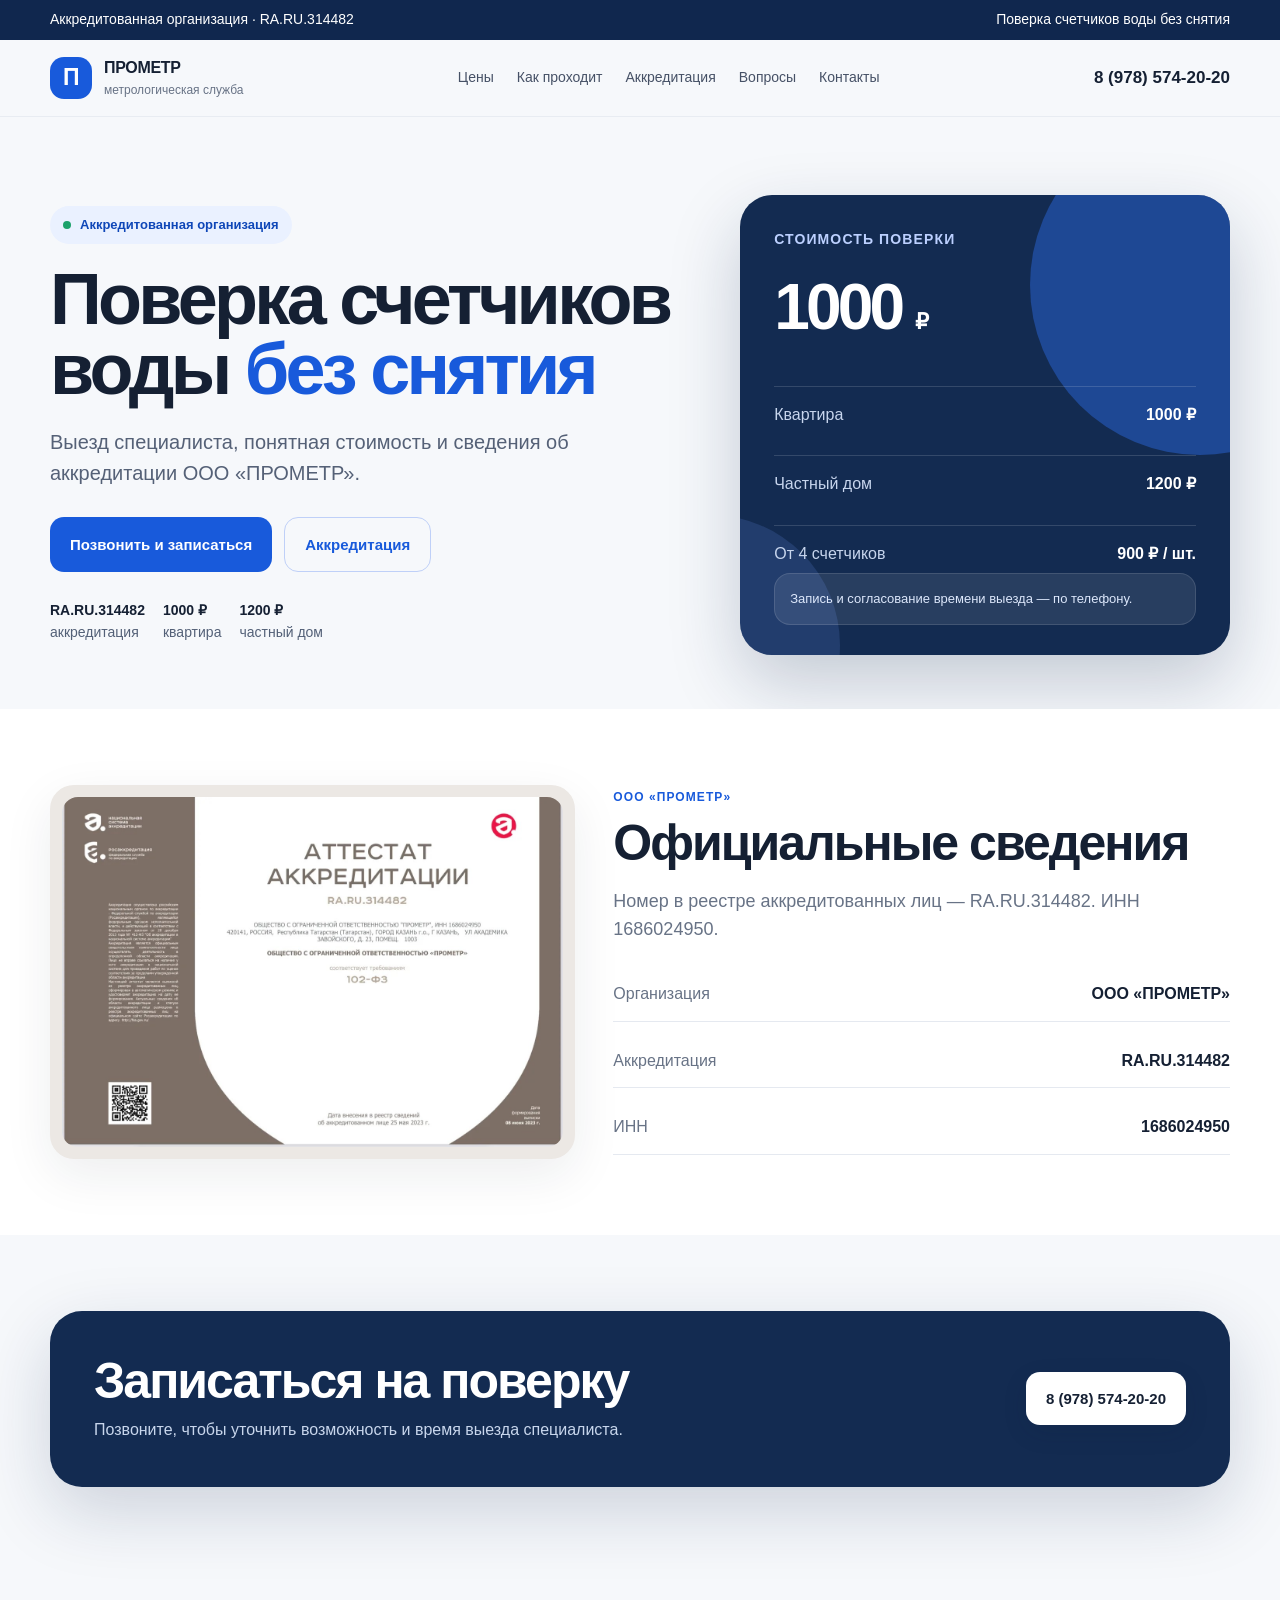
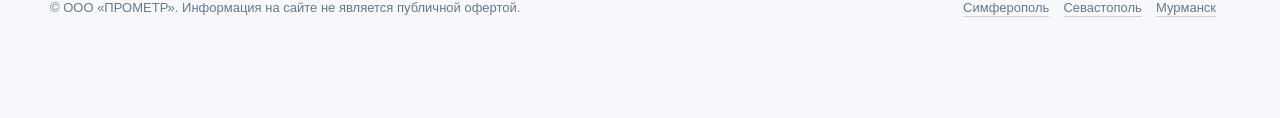
==== index.html @ 664e69ab "Publish Prometr site" ====
<!doctype html><html lang="ru"><head><meta charset="utf-8"><meta name="viewport" content="width=device-width,initial-scale=1"><title>Поверка счетчиков воды без снятия — ООО «ПРОМЕТР»</title><meta name="description" content="Поверка счетчиков воды без снятия. ООО «ПРОМЕТР», аккредитация RA.RU.314482. Стоимость от 1000 ₽."><meta name="robots" content="index,follow"><link rel="stylesheet" href="/assets/style.css"></head><body><div class="top"><div class="wrap"><span>Аккредитованная организация · RA.RU.314482</span><span>Поверка счетчиков воды без снятия</span></div></div>
<header class="header"><div class="wrap header-in"><a class="brand" href="/"><span class="logo">П</span><span>ПРОМЕТР<small>метрологическая служба</small></span></a><nav class="nav"><a href="#prices">Цены</a><a href="#how">Как проходит</a><a href="#accreditation">Аккредитация</a><a href="#faq">Вопросы</a><a href="#contacts">Контакты</a></nav><a class="phone" href="tel:+79785742020">8 (978) 574-20-20</a></div></header><main><section class="hero"><div class="wrap hero-grid"><div><div class="badge"><span class="dot"></span>Аккредитованная организация</div><h1>Поверка счетчиков воды <span>без снятия</span></h1><p class="lead">Выезд специалиста, понятная стоимость и сведения об аккредитации ООО «ПРОМЕТР».</p><div class="actions"><a class="btn" href="tel:+79785742020">Позвонить и записаться</a><a class="btn ghost" href="#accreditation">Аккредитация</a></div><div class="trustline"><span><b>RA.RU.314482</b><br>аккредитация</span><span><b>1000 ₽</b><br>квартира</span><span><b>1200 ₽</b><br>частный дом</span></div></div><aside class="hero-card"><div class="price-kicker">Стоимость поверки</div><div class="bigprice">1000 <small>₽</small></div><div class="price-list"><div class="price-row"><span>Квартира</span><b>1000 ₽</b></div><div class="price-row"><span>Частный дом</span><b>1200 ₽</b></div><div class="price-row"><span>От 4 счетчиков</span><b>900 ₽ / шт.</b></div></div><div class="hero-note">Запись и согласование времени выезда — по телефону.</div></aside></div></section><section class="section white" id="accreditation"><div class="wrap accr"><div class="doc"><img src="/assets/accreditation.jpg" alt="Аттестат аккредитации ООО ПРОМЕТР RA.RU.314482"></div><div><div class="eyebrow">ООО «ПРОМЕТР»</div><h2>Официальные сведения</h2><p class="sub">Номер в реестре аккредитованных лиц — RA.RU.314482. ИНН 1686024950.</p><div class="legal"><div><span>Организация</span><b>ООО «ПРОМЕТР»</b></div><div><span>Аккредитация</span><b>RA.RU.314482</b></div><div><span>ИНН</span><b>1686024950</b></div></div></div></div></section><section class="section"><div class="wrap"><div class="cta"><div><h2>Записаться на поверку</h2><p>Позвоните, чтобы уточнить возможность и время выезда специалиста.</p></div><a class="btn white" href="tel:+79785742020">8 (978) 574-20-20</a></div></div></section></main><footer class="footer"><div class="wrap footer-grid"><div>© ООО «ПРОМЕТР». Информация на сайте не является публичной офертой.</div><div class="cities"><a href="/simferopol/">Симферополь</a><a href="/sevastopol/">Севастополь</a><a href="/murmansk/">Мурманск</a></div></div></footer><div class="mobile-call"><a class="btn" href="tel:+79785742020">Позвонить · 8 (978) 574-20-20</a></div><script src="/assets/main.js"></script></body></html>
---- assets/style.css ----
@font-face{font-family:system-ui;src:local("Arial")}
:root{--bg:#f6f8fb;--card:#fff;--text:#152033;--muted:#687386;--line:#e5e9f0;--blue:#185adb;--blue2:#0f47b8;--soft:#eaf1ff;--green:#137a53;--shadow:0 16px 50px rgba(21,32,51,.08);--radius:26px;--max:1180px}
*{box-sizing:border-box}html{scroll-behavior:smooth}body{margin:0;background:var(--bg);color:var(--text);font-family:Arial,"Helvetica Neue",sans-serif;line-height:1.55;-webkit-font-smoothing:antialiased}a{color:inherit;text-decoration:none}.wrap{width:min(calc(100% - 36px),var(--max));margin:auto}.top{background:#10274e;color:#fff;font-size:14px}.top .wrap{display:flex;justify-content:space-between;gap:20px;padding:9px 0}.header{position:sticky;top:0;z-index:30;background:rgba(246,248,251,.93);backdrop-filter:blur(16px);border-bottom:1px solid rgba(229,233,240,.8)}.header-in{display:flex;align-items:center;justify-content:space-between;gap:24px;min-height:76px}.brand{display:flex;align-items:center;gap:12px;font-weight:800;letter-spacing:-.02em}.logo{width:42px;height:42px;border-radius:14px;background:var(--blue);display:grid;place-items:center;color:#fff;font-size:23px;font-weight:900}.brand small{display:block;color:var(--muted);font-weight:500;font-size:12px;letter-spacing:0}.nav{display:flex;align-items:center;gap:23px;font-size:14px;color:#465166}.nav a:hover{color:var(--blue)}.phone{font-weight:800;font-size:17px;white-space:nowrap}.btn{display:inline-flex;align-items:center;justify-content:center;gap:9px;border:0;border-radius:14px;padding:15px 20px;background:var(--blue);color:#fff;font-weight:800;font-size:15px;cursor:pointer;transition:.2s}.btn:hover{background:var(--blue2);transform:translateY(-1px)}.btn.white{background:#fff;color:var(--text);box-shadow:0 8px 24px rgba(17,33,61,.12)}.btn.ghost{background:transparent;color:var(--blue);border:1px solid #bfd0f8}.hero{padding:78px 0 54px;overflow:hidden}.hero-grid{display:grid;grid-template-columns:1.13fr .87fr;gap:54px;align-items:center}.badge{display:inline-flex;gap:9px;align-items:center;background:var(--soft);color:var(--blue2);font-weight:800;padding:9px 13px;border-radius:999px;font-size:13px}.dot{width:8px;height:8px;border-radius:50%;background:#1ca26b}.hero h1{font-size:clamp(42px,6vw,72px);line-height:.98;letter-spacing:-.052em;margin:20px 0 22px;max-width:820px}.hero h1 span{color:var(--blue)}.lead{font-size:20px;color:#556177;max-width:700px;margin:0 0 28px}.actions{display:flex;gap:12px;flex-wrap:wrap}.trustline{display:flex;gap:18px;flex-wrap:wrap;margin-top:28px;color:#536077;font-size:14px}.trustline b{color:var(--text)}.hero-card{position:relative;background:#132b51;border-radius:32px;padding:34px;color:#fff;min-height:460px;box-shadow:0 28px 70px rgba(16,39,78,.22);overflow:hidden}.hero-card:before{content:"";position:absolute;width:340px;height:340px;border-radius:50%;background:#2e6ae5;right:-140px;top:-80px;opacity:.45}.hero-card:after{content:"";position:absolute;width:260px;height:260px;border-radius:50%;background:#6e9cff;left:-160px;bottom:-120px;opacity:.16}.price-kicker{position:relative;z-index:1;color:#bcd0ff;font-size:14px;font-weight:800;text-transform:uppercase;letter-spacing:.08em}.bigprice{position:relative;z-index:1;font-size:64px;font-weight:900;letter-spacing:-.06em;margin:8px 0 0}.bigprice small{font-size:22px;letter-spacing:0}.price-list{position:relative;z-index:1;margin-top:28px;display:grid;gap:12px}.price-row{display:flex;justify-content:space-between;gap:15px;padding:16px 0;border-top:1px solid rgba(255,255,255,.14)}.price-row span{color:#c7d5ed}.price-row b{white-space:nowrap}.hero-note{position:absolute;z-index:1;left:34px;right:34px;bottom:30px;background:rgba(255,255,255,.09);border:1px solid rgba(255,255,255,.12);padding:15px;border-radius:16px;font-size:13px;color:#dce7fb}.section{padding:76px 0}.section.white{background:#fff}.eyebrow{color:var(--blue);font-weight:900;text-transform:uppercase;letter-spacing:.09em;font-size:12px}.section h2{font-size:clamp(32px,4vw,50px);line-height:1.06;letter-spacing:-.04em;margin:10px 0 16px}.sub{color:var(--muted);font-size:18px;max-width:760px}.cards{display:grid;grid-template-columns:repeat(3,1fr);gap:18px;margin-top:34px}.card{background:var(--card);border:1px solid var(--line);border-radius:var(--radius);padding:26px;box-shadow:0 8px 30px rgba(20,32,51,.04)}.white .card{background:var(--bg)}.ico{width:46px;height:46px;border-radius:15px;background:var(--soft);display:grid;place-items:center;color:var(--blue);font-size:20px;font-weight:900}.card h3{margin:20px 0 8px;font-size:20px;letter-spacing:-.02em}.card p{margin:0;color:var(--muted)}.steps{counter-reset:s;display:grid;grid-template-columns:repeat(3,1fr);gap:18px;margin-top:34px}.step{background:#fff;border-radius:var(--radius);padding:28px;border:1px solid var(--line)}.step:before{counter-increment:s;content:counter(s);display:grid;place-items:center;width:38px;height:38px;border-radius:12px;background:var(--blue);color:#fff;font-weight:900}.step h3{margin:18px 0 8px}.step p{margin:0;color:var(--muted)}.accr{display:grid;grid-template-columns:.92fr 1.08fr;gap:38px;align-items:center}.doc{background:#ece8e4;border-radius:24px;padding:12px;box-shadow:var(--shadow)}.doc img{display:block;width:100%;border-radius:16px}.legal{display:grid;gap:13px;margin-top:24px}.legal div{padding:14px 0;border-bottom:1px solid var(--line);display:flex;justify-content:space-between;gap:20px}.legal span{color:var(--muted)}.legal b{text-align:right}.faq{display:grid;gap:12px;margin-top:32px}.faq details{background:#fff;border:1px solid var(--line);border-radius:18px;padding:0 20px}.faq summary{cursor:pointer;font-weight:800;padding:20px 0;list-style:none}.faq summary::-webkit-details-marker{display:none}.faq p{color:var(--muted);margin:0 0 20px}.seo{columns:2;column-gap:38px;color:#5b6779;font-size:15px}.cta{background:#132b51;color:#fff;border-radius:32px;padding:44px;display:grid;grid-template-columns:1fr auto;align-items:center;gap:30px;box-shadow:0 24px 70px rgba(16,39,78,.18)}.cta h2{margin:0 0 10px}.cta p{margin:0;color:#c8d6ec}.contacts{display:grid;grid-template-columns:1fr 1fr;gap:22px;margin-top:30px}.contact-card{background:#fff;border:1px solid var(--line);border-radius:22px;padding:25px}.contact-card a{display:block;font-size:21px;font-weight:900;margin:8px 0}.contact-card span{color:var(--muted);font-size:13px}.footer{padding:35px 0 100px;color:#6c7788;font-size:13px}.footer-grid{display:flex;justify-content:space-between;gap:25px;flex-wrap:wrap}.cities a{margin-right:14px;text-decoration:underline;text-decoration-color:#ccd4e0;text-underline-offset:4px}.mobile-call{display:none;position:fixed;z-index:50;left:14px;right:14px;bottom:14px}.mobile-call .btn{width:100%;box-shadow:0 18px 50px rgba(24,90,219,.35)}
@media(max-width:900px){.nav{display:none}.hero{padding-top:44px}.hero-grid,.accr{grid-template-columns:1fr}.hero-card{min-height:400px}.cards,.steps{grid-template-columns:1fr}.cta{grid-template-columns:1fr}.seo{columns:1}.contacts{grid-template-columns:1fr}.top .wrap{justify-content:center}.top .wrap span:last-child{display:none}.mobile-call{display:block}.footer{padding-bottom:120px}}
@media(max-width:560px){.wrap{width:min(calc(100% - 24px),var(--max))}.header-in{min-height:68px}.phone{font-size:14px}.brand small{display:none}.hero h1{font-size:43px}.lead{font-size:17px}.hero-card{padding:26px;min-height:390px}.bigprice{font-size:54px}.hero-note{left:26px;right:26px}.section{padding:58px 0}.cta{padding:30px}.legal div{display:block}.legal b{display:block;text-align:left;margin-top:5px}.top{font-size:12px}}
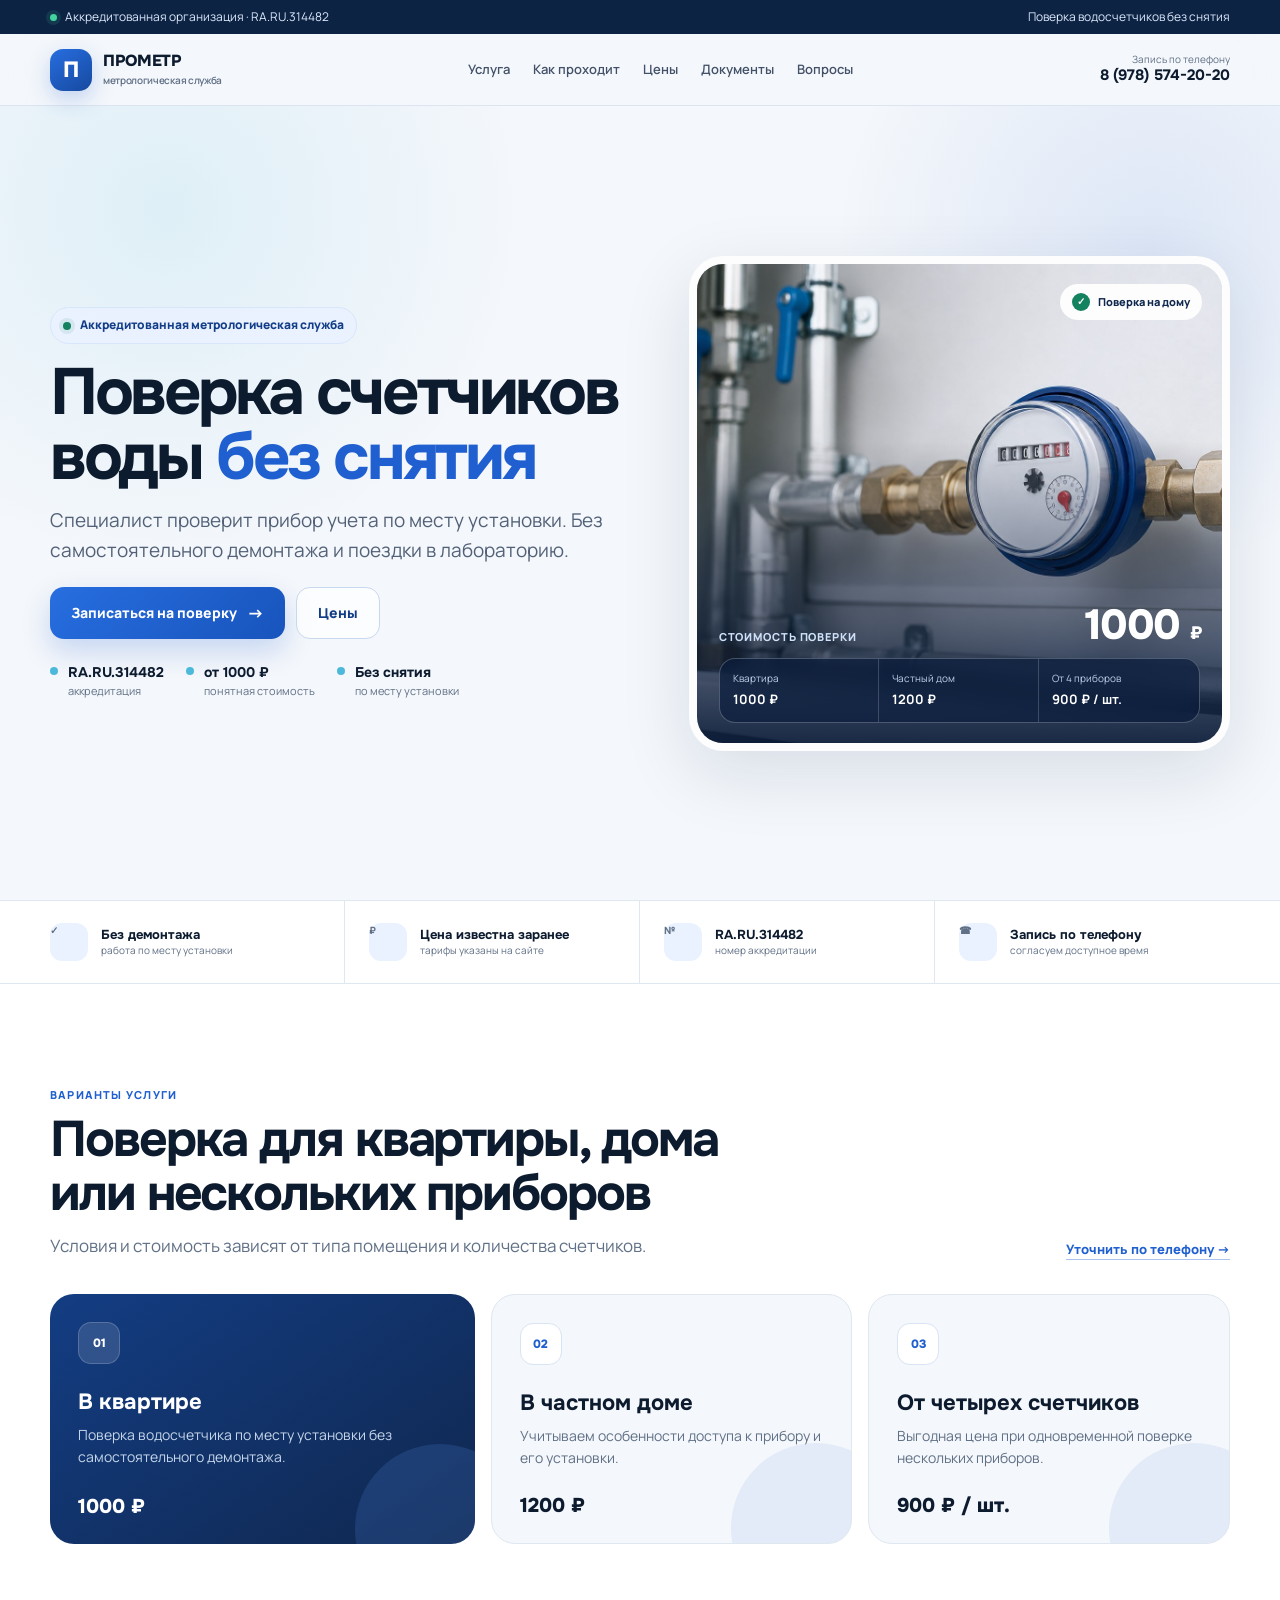
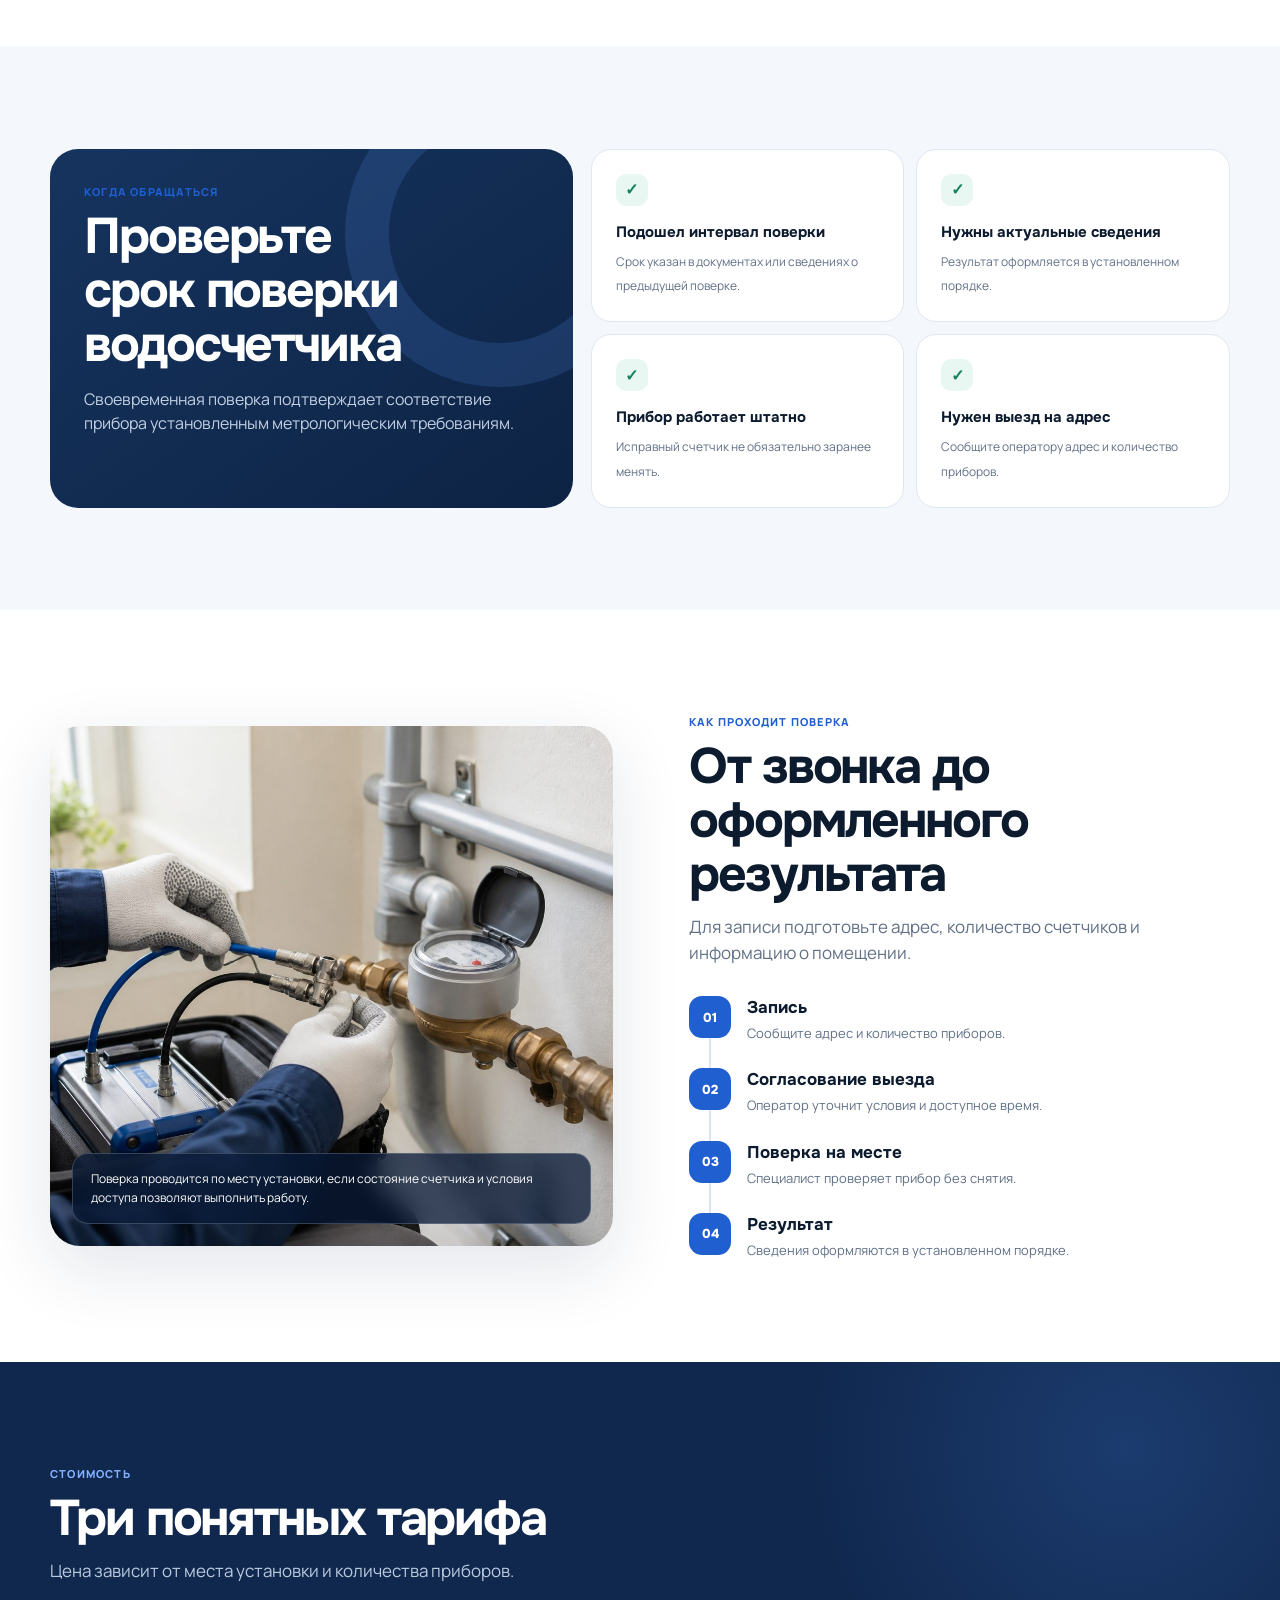
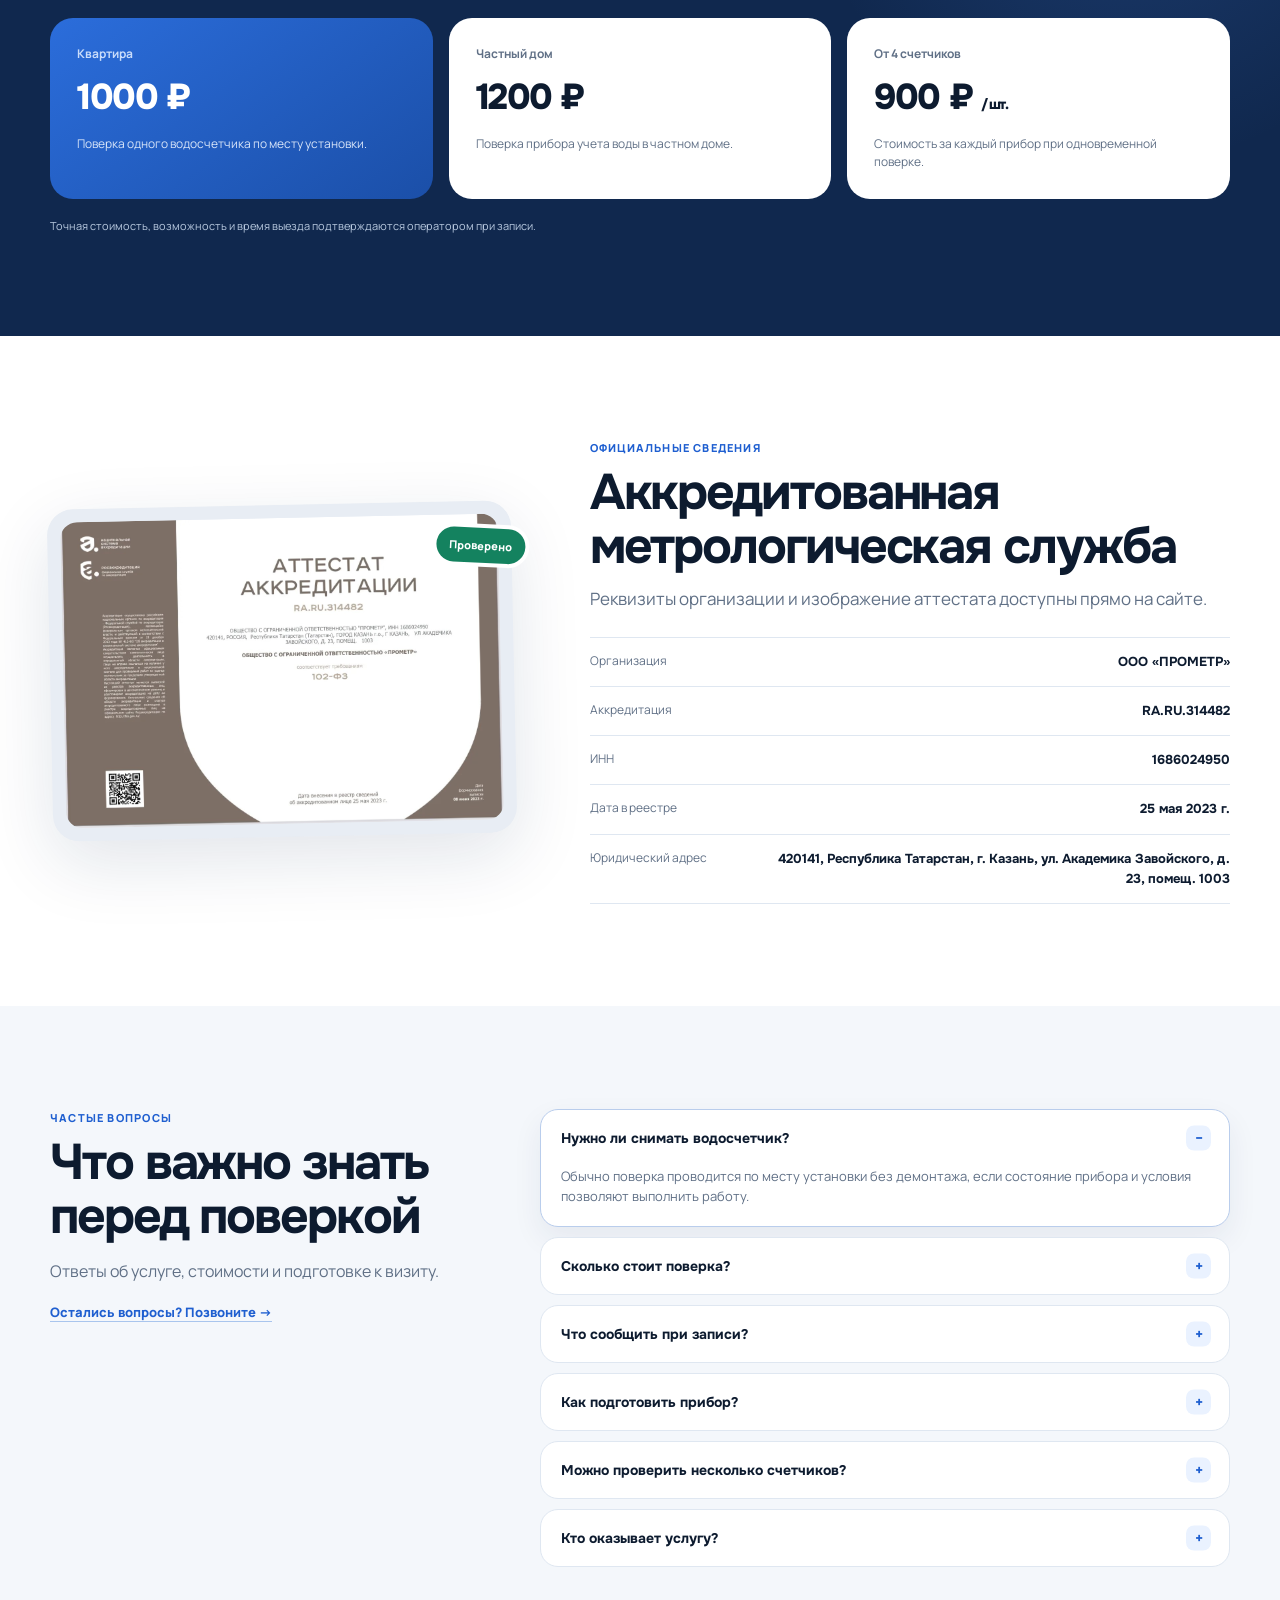
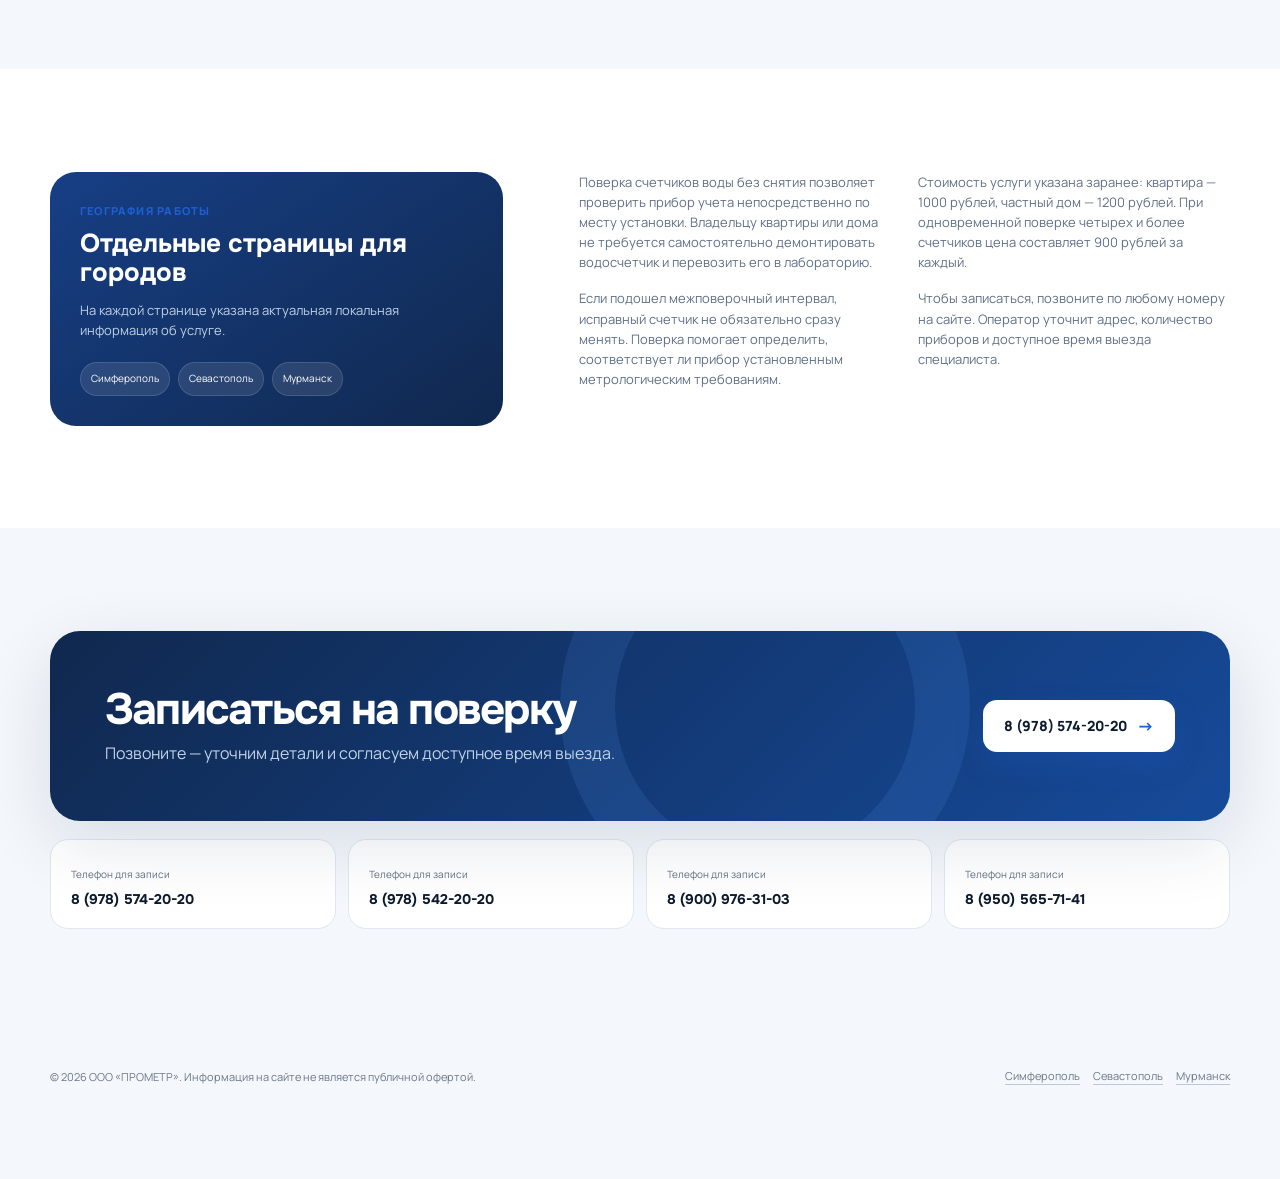
==== commit 7e0cbe14: "Redesign SEO pages and mobile experience" ====
--- a/index.html
+++ b/index.html
@@ -1,2 +1,39 @@
-<!doctype html><html lang="ru"><head><meta charset="utf-8"><meta name="viewport" content="width=device-width,initial-scale=1"><title>Поверка счетчиков воды без снятия — ООО «ПРОМЕТР»</title><meta name="description" content="Поверка счетчиков воды без снятия. ООО «ПРОМЕТР», аккредитация RA.RU.314482. Стоимость от 1000 ₽."><meta name="robots" content="index,follow"><link rel="stylesheet" href="/assets/style.css"></head><body><div class="top"><div class="wrap"><span>Аккредитованная организация · RA.RU.314482</span><span>Поверка счетчиков воды без снятия</span></div></div>
-<header class="header"><div class="wrap header-in"><a class="brand" href="/"><span class="logo">П</span><span>ПРОМЕТР<small>метрологическая служба</small></span></a><nav class="nav"><a href="#prices">Цены</a><a href="#how">Как проходит</a><a href="#accreditation">Аккредитация</a><a href="#faq">Вопросы</a><a href="#contacts">Контакты</a></nav><a class="phone" href="tel:+79785742020">8 (978) 574-20-20</a></div></header><main><section class="hero"><div class="wrap hero-grid"><div><div class="badge"><span class="dot"></span>Аккредитованная организация</div><h1>Поверка счетчиков воды <span>без снятия</span></h1><p class="lead">Выезд специалиста, понятная стоимость и сведения об аккредитации ООО «ПРОМЕТР».</p><div class="actions"><a class="btn" href="tel:+79785742020">Позвонить и записаться</a><a class="btn ghost" href="#accreditation">Аккредитация</a></div><div class="trustline"><span><b>RA.RU.314482</b><br>аккредитация</span><span><b>1000 ₽</b><br>квартира</span><span><b>1200 ₽</b><br>частный дом</span></div></div><aside class="hero-card"><div class="price-kicker">Стоимость поверки</div><div class="bigprice">1000 <small>₽</small></div><div class="price-list"><div class="price-row"><span>Квартира</span><b>1000 ₽</b></div><div class="price-row"><span>Частный дом</span><b>1200 ₽</b></div><div class="price-row"><span>От 4 счетчиков</span><b>900 ₽ / шт.</b></div></div><div class="hero-note">Запись и согласование времени выезда — по телефону.</div></aside></div></section><section class="section white" id="accreditation"><div class="wrap accr"><div class="doc"><img src="/assets/accreditation.jpg" alt="Аттестат аккредитации ООО ПРОМЕТР RA.RU.314482"></div><div><div class="eyebrow">ООО «ПРОМЕТР»</div><h2>Официальные сведения</h2><p class="sub">Номер в реестре аккредитованных лиц — RA.RU.314482. ИНН 1686024950.</p><div class="legal"><div><span>Организация</span><b>ООО «ПРОМЕТР»</b></div><div><span>Аккредитация</span><b>RA.RU.314482</b></div><div><span>ИНН</span><b>1686024950</b></div></div></div></div></section><section class="section"><div class="wrap"><div class="cta"><div><h2>Записаться на поверку</h2><p>Позвоните, чтобы уточнить возможность и время выезда специалиста.</p></div><a class="btn white" href="tel:+79785742020">8 (978) 574-20-20</a></div></div></section></main><footer class="footer"><div class="wrap footer-grid"><div>© ООО «ПРОМЕТР». Информация на сайте не является публичной офертой.</div><div class="cities"><a href="/simferopol/">Симферополь</a><a href="/sevastopol/">Севастополь</a><a href="/murmansk/">Мурманск</a></div></div></footer><div class="mobile-call"><a class="btn" href="tel:+79785742020">Позвонить · 8 (978) 574-20-20</a></div><script src="/assets/main.js"></script></body></html>+<!doctype html>
+<html lang="ru">
+<head>
+  <meta charset="utf-8">
+  <meta name="viewport" content="width=device-width,initial-scale=1,viewport-fit=cover">
+  <title>Поверка счетчиков воды без снятия — ООО «ПРОМЕТР»</title>
+  <meta name="description" content="Поверка счетчиков воды без снятия с выездом специалиста. Квартира — 1000 ₽, частный дом — 1200 ₽, от 4 счетчиков — 900 ₽/шт. ООО «ПРОМЕТР», RA.RU.314482.">
+  <meta name="robots" content="index,follow"><meta name="theme-color" content="#10284e"><link rel="icon" href="assets/favicon.svg" type="image/svg+xml">
+  <meta property="og:title" content="Поверка счетчиков воды без снятия — ООО «ПРОМЕТР»"><meta property="og:description" content="Выезд специалиста и понятная стоимость от 1000 ₽."><meta property="og:type" content="website">
+  <link rel="preload" href="assets/water-meter-hero.jpg" as="image"><link rel="stylesheet" href="assets/style-v2.css">
+  <script type="application/ld+json">{"@context":"https://schema.org","@graph":[{"@type":"Organization","name":"ООО ПРОМЕТР","taxID":"1686024950","telephone":"+7 978 574-20-20"},{"@type":"Service","name":"Поверка счетчиков воды без снятия","provider":{"@type":"Organization","name":"ООО ПРОМЕТР"},"offers":[{"@type":"Offer","price":"1000","priceCurrency":"RUB","description":"Поверка счетчика в квартире"},{"@type":"Offer","price":"1200","priceCurrency":"RUB","description":"Поверка счетчика в частном доме"}]},{"@type":"FAQPage","mainEntity":[{"@type":"Question","name":"Нужно ли снимать счетчик?","acceptedAnswer":{"@type":"Answer","text":"Поверка обычно проводится по месту установки без демонтажа прибора, если состояние счетчика и условия позволяют выполнить работу."}},{"@type":"Question","name":"Сколько стоит поверка?","acceptedAnswer":{"@type":"Answer","text":"В квартире — 1000 рублей, в частном доме — 1200 рублей, от четырех счетчиков — 900 рублей за каждый."}}]}]}</script>
+</head>
+<body>
+  <div class="top"><div class="wrap"><span class="top-status">Аккредитованная организация · RA.RU.314482</span><span>Поверка водосчетчиков без снятия</span></div></div>
+  <header class="header"><div class="wrap header-in"><a class="brand" href="./" aria-label="ПРОМЕТР — на главную"><span class="logo">П</span><span class="brand-name">ПРОМЕТР<small>метрологическая служба</small></span></a><nav class="nav" aria-label="Основная навигация"><a href="#services">Услуга</a><a href="#how">Как проходит</a><a href="#prices">Цены</a><a href="#accreditation">Документы</a><a href="#faq">Вопросы</a></nav><div class="header-contact"><a class="header-phone" href="tel:+79785742020"><span>Запись по телефону</span><b>8 (978) 574-20-20</b></a><button class="menu-btn" type="button" aria-label="Открыть меню" aria-expanded="false"><i></i></button></div></div></header>
+  <main>
+    <section class="hero"><div class="wrap hero-grid"><div class="hero-copy"><div class="badge"><span class="dot"></span>Аккредитованная метрологическая служба</div><h1>Поверка счетчиков воды <span>без снятия</span></h1><p class="lead">Специалист проверит прибор учета по месту установки. Без самостоятельного демонтажа и поездки в лабораторию.</p><div class="actions"><a class="btn" href="tel:+79785742020">Записаться на поверку</a><a class="btn ghost" href="#prices">Цены</a></div><div class="hero-facts"><div class="hero-fact"><b>RA.RU.314482</b>аккредитация</div><div class="hero-fact"><b>от 1000 ₽</b>понятная стоимость</div><div class="hero-fact"><b>Без снятия</b>по месту установки</div></div></div><div class="hero-visual"><div class="visual-card"><img src="assets/water-meter-hero.jpg" width="1536" height="1024" alt="Водосчетчик, установленный в квартире" fetchpriority="high"><div class="visual-chip">Поверка на дому</div><div class="price-panel"><div class="price-head"><span>Стоимость поверки</span><strong>1000 <small>₽</small></strong></div><div class="price-grid"><div class="price-item"><span>Квартира</span><b>1000 ₽</b></div><div class="price-item"><span>Частный дом</span><b>1200 ₽</b></div><div class="price-item"><span>От 4 приборов</span><b>900 ₽ / шт.</b></div></div></div></div></div></div></section>
+
+    <section class="trust-strip"><div class="wrap trust-grid"><div class="trust-item"><span class="trust-icon">✓</span><div><b>Без демонтажа</b><span>работа по месту установки</span></div></div><div class="trust-item"><span class="trust-icon">₽</span><div><b>Цена известна заранее</b><span>тарифы указаны на сайте</span></div></div><div class="trust-item"><span class="trust-icon">№</span><div><b>RA.RU.314482</b><span>номер аккредитации</span></div></div><div class="trust-item"><span class="trust-icon">☎</span><div><b>Запись по телефону</b><span>согласуем доступное время</span></div></div></div></section>
+
+    <section class="section white" id="services"><div class="wrap"><div class="section-head"><div class="section-copy"><div class="eyebrow">Варианты услуги</div><h2>Поверка для квартиры, дома или нескольких приборов</h2><p class="sub">Условия и стоимость зависят от типа помещения и количества счетчиков.</p></div><a class="text-link" href="tel:+79785742020">Уточнить по телефону →</a></div><div class="service-grid"><article class="service-card primary"><span class="card-num">01</span><h3>В квартире</h3><p>Поверка водосчетчика по месту установки без самостоятельного демонтажа.</p><div class="service-price">1000 ₽</div></article><article class="service-card"><span class="card-num">02</span><h3>В частном доме</h3><p>Учитываем особенности доступа к прибору и его установки.</p><div class="service-price">1200 ₽</div></article><article class="service-card"><span class="card-num">03</span><h3>От четырех счетчиков</h3><p>Выгодная цена при одновременной поверке нескольких приборов.</p><div class="service-price">900 ₽ / шт.</div></article></div></div></section>
+
+    <section class="section"><div class="wrap need-grid"><div class="need-intro"><div class="eyebrow">Когда обращаться</div><h2>Проверьте срок поверки водосчетчика</h2><p>Своевременная поверка подтверждает соответствие прибора установленным метрологическим требованиям.</p></div><div class="check-list"><div class="check-item"><i>✓</i><b>Подошел интервал поверки</b><span>Срок указан в документах или сведениях о предыдущей поверке.</span></div><div class="check-item"><i>✓</i><b>Нужны актуальные сведения</b><span>Результат оформляется в установленном порядке.</span></div><div class="check-item"><i>✓</i><b>Прибор работает штатно</b><span>Исправный счетчик не обязательно заранее менять.</span></div><div class="check-item"><i>✓</i><b>Нужен выезд на адрес</b><span>Сообщите оператору адрес и количество приборов.</span></div></div></div></section>
+
+    <section class="section white" id="how"><div class="wrap process-grid"><div class="process-photo"><img src="assets/meter-verification.jpg" width="1536" height="1024" alt="Специалист проводит поверку водосчетчика" loading="lazy"><div class="photo-caption">Поверка проводится по месту установки, если состояние счетчика и условия доступа позволяют выполнить работу.</div></div><div><div class="eyebrow">Как проходит поверка</div><h2>От звонка до оформленного результата</h2><p class="sub">Для записи подготовьте адрес, количество счетчиков и информацию о помещении.</p><div class="timeline"><div class="timeline-item"><span class="timeline-num">01</span><div><h3>Запись</h3><p>Сообщите адрес и количество приборов.</p></div></div><div class="timeline-item"><span class="timeline-num">02</span><div><h3>Согласование выезда</h3><p>Оператор уточнит условия и доступное время.</p></div></div><div class="timeline-item"><span class="timeline-num">03</span><div><h3>Поверка на месте</h3><p>Специалист проверяет прибор без снятия.</p></div></div><div class="timeline-item"><span class="timeline-num">04</span><div><h3>Результат</h3><p>Сведения оформляются в установленном порядке.</p></div></div></div></div></div></section>
+
+    <section class="section night price-section" id="prices"><div class="wrap"><div class="eyebrow">Стоимость</div><h2>Три понятных тарифа</h2><p class="sub">Цена зависит от места установки и количества приборов.</p><div class="tariffs"><article class="tariff featured"><div class="tariff-label">Квартира</div><div class="tariff-price">1000 ₽</div><p>Поверка одного водосчетчика по месту установки.</p></article><article class="tariff"><div class="tariff-label">Частный дом</div><div class="tariff-price">1200 ₽</div><p>Поверка прибора учета воды в частном доме.</p></article><article class="tariff"><div class="tariff-label">От 4 счетчиков</div><div class="tariff-price">900 ₽ <small>/ шт.</small></div><p>Стоимость за каждый прибор при одновременной поверке.</p></article></div><p class="price-note">Точная стоимость, возможность и время выезда подтверждаются оператором при записи.</p></div></section>
+
+    <section class="section white" id="accreditation"><div class="wrap accr-grid"><div class="doc-shell"><img src="assets/accreditation.jpg" alt="Аттестат аккредитации ООО ПРОМЕТР RA.RU.314482" loading="lazy"></div><div><div class="eyebrow">Официальные сведения</div><h2>Аккредитованная метрологическая служба</h2><p class="sub">Реквизиты организации и изображение аттестата доступны прямо на сайте.</p><div class="legal"><div class="legal-row"><span>Организация</span><b>ООО «ПРОМЕТР»</b></div><div class="legal-row"><span>Аккредитация</span><b>RA.RU.314482</b></div><div class="legal-row"><span>ИНН</span><b>1686024950</b></div><div class="legal-row"><span>Дата в реестре</span><b>25 мая 2023 г.</b></div><div class="legal-row"><span>Юридический адрес</span><b>420141, Республика Татарстан, г. Казань, ул. Академика Завойского, д. 23, помещ. 1003</b></div></div></div></div></section>
+
+    <section class="section" id="faq"><div class="wrap faq-layout"><div class="faq-note"><div class="eyebrow">Частые вопросы</div><h2>Что важно знать перед поверкой</h2><p>Ответы об услуге, стоимости и подготовке к визиту.</p><a class="text-link" href="tel:+79785742020">Остались вопросы? Позвоните →</a></div><div class="faq"><details open><summary>Нужно ли снимать водосчетчик?</summary><p>Обычно поверка проводится по месту установки без демонтажа, если состояние прибора и условия позволяют выполнить работу.</p></details><details><summary>Сколько стоит поверка?</summary><p>Квартира — 1000 ₽, частный дом — 1200 ₽, от четырех счетчиков — 900 ₽ за каждый.</p></details><details><summary>Что сообщить при записи?</summary><p>Адрес, тип помещения, количество счетчиков и удобный период для визита.</p></details><details><summary>Как подготовить прибор?</summary><p>Обеспечьте свободный доступ к счетчику и соединениям.</p></details><details><summary>Можно проверить несколько счетчиков?</summary><p>Да. Для четырех и более приборов действует специальная стоимость.</p></details><details><summary>Кто оказывает услугу?</summary><p>ООО «ПРОМЕТР», ИНН 1686024950, номер аккредитации RA.RU.314482.</p></details></div></div></section>
+
+    <section class="section white"><div class="wrap local-grid"><div class="local-panel"><div class="eyebrow">География работы</div><h3>Отдельные страницы для городов</h3><p>На каждой странице указана актуальная локальная информация об услуге.</p><div class="local-tags"><span>Симферополь</span><span>Севастополь</span><span>Мурманск</span></div></div><div class="seo-copy"><p>Поверка счетчиков воды без снятия позволяет проверить прибор учета непосредственно по месту установки. Владельцу квартиры или дома не требуется самостоятельно демонтировать водосчетчик и перевозить его в лабораторию.</p><p>Если подошел межповерочный интервал, исправный счетчик не обязательно сразу менять. Поверка помогает определить, соответствует ли прибор установленным метрологическим требованиям.</p><p>Стоимость услуги указана заранее: квартира — 1000 рублей, частный дом — 1200 рублей. При одновременной поверке четырех и более счетчиков цена составляет 900 рублей за каждый.</p><p>Чтобы записаться, позвоните по любому номеру на сайте. Оператор уточнит адрес, количество приборов и доступное время выезда специалиста.</p></div></div></section>
+
+    <section class="section" id="contacts"><div class="wrap"><div class="cta"><div><h2>Записаться на поверку</h2><p>Позвоните — уточним детали и согласуем доступное время выезда.</p></div><a class="btn white" href="tel:+79785742020">8 (978) 574-20-20</a></div><div class="contact-grid"><div class="contact-card"><span>Телефон для записи</span><a href="tel:+79785742020">8 (978) 574-20-20</a></div><div class="contact-card"><span>Телефон для записи</span><a href="tel:+79785422020">8 (978) 542-20-20</a></div><div class="contact-card"><span>Телефон для записи</span><a href="tel:+79009763103">8 (900) 976-31-03</a></div><div class="contact-card"><span>Телефон для записи</span><a href="tel:+79505657141">8 (950) 565-71-41</a></div></div></div></section>
+  </main>
+  <footer class="footer"><div class="wrap footer-grid"><div>© <span data-year></span> ООО «ПРОМЕТР». Информация на сайте не является публичной офертой.</div><div class="cities"><a href="simferopol/">Симферополь</a><a href="sevastopol/">Севастополь</a><a href="murmansk/">Мурманск</a></div></div></footer><div class="mobile-call"><a class="btn" href="tel:+79785742020">Позвонить · 8 (978) 574-20-20</a></div><script src="assets/main-v2.js"></script>
+</body>
+</html>
--- a/assets/style-v2.css
+++ b/assets/style-v2.css
@@ -0,0 +1,28 @@
+@import url('https://fonts.googleapis.com/css2?family=Manrope:wght@400;500;600;700;800&family=Onest:wght@500;600;700;800&display=swap');
+
+:root{--ink:#0d1b2f;--muted:#607086;--blue:#1f5fd0;--blue2:#123d87;--soft:#eaf2ff;--green:#14825f;--paper:#f4f7fb;--white:#fff;--line:#dfe7f1;--night:#10284e;--shadow:0 22px 70px rgba(20,44,82,.12);--max:1180px;--top:34px;--head:72px}
+*{box-sizing:border-box}html{scroll-behavior:smooth;scroll-padding-top:90px;overflow-x:hidden}body{margin:0;overflow-x:hidden;color:var(--ink);background:var(--paper);font-family:"Manrope",Arial,sans-serif;line-height:1.55;-webkit-font-smoothing:antialiased}body.nav-open{overflow:hidden}a{color:inherit;text-decoration:none}img{display:block;max-width:100%}button{font:inherit}.wrap{width:min(calc(100% - 40px),var(--max));margin:auto}.sr-only{position:absolute;width:1px;height:1px;overflow:hidden;clip:rect(0,0,0,0)}
+.top{height:var(--top);color:#dce8fb;background:#0d2344;font-size:12px}.top .wrap{height:100%;display:flex;align-items:center;justify-content:space-between}.top-status{display:flex;align-items:center;gap:8px}.top-status:before{content:"";width:7px;height:7px;border-radius:50%;background:#42d69e;box-shadow:0 0 0 4px rgba(66,214,158,.12)}
+.header{position:sticky;top:0;z-index:50;height:var(--head);background:rgba(244,247,251,.92);border-bottom:1px solid rgba(214,224,237,.8);backdrop-filter:blur(18px);transition:.2s}.header.is-scrolled{background:rgba(255,255,255,.97);box-shadow:0 12px 32px rgba(17,38,72,.08)}.header-in{height:100%;display:flex;align-items:center;justify-content:space-between;gap:24px}.brand{display:flex;align-items:center;gap:11px}.logo{width:42px;height:42px;display:grid;place-items:center;color:#fff;background:linear-gradient(145deg,#276ee0,#16499f);border-radius:13px;box-shadow:0 8px 22px rgba(31,95,208,.25);font:800 22px "Onest"}.brand-name{font:800 16px/1.08 "Onest";letter-spacing:-.02em}.brand-name small{display:block;margin-top:3px;color:var(--muted);font:600 10px "Manrope"}.nav{display:flex;align-items:center;gap:23px;color:#425168;font-size:13px;font-weight:600}.nav a{padding:10px 0}.nav a:hover{color:var(--blue)}.header-contact{display:flex;align-items:center;gap:12px}.header-phone{display:flex;flex-direction:column;align-items:flex-end;line-height:1.18}.header-phone span{color:var(--muted);font-size:10px}.header-phone b{font:700 15px "Onest"}.menu-btn{display:none;width:42px;height:42px;border:1px solid var(--line);border-radius:12px;background:#fff}.menu-btn i,.menu-btn i:before,.menu-btn i:after{display:block;width:18px;height:2px;margin:auto;background:var(--ink);border-radius:4px;transition:.2s}.menu-btn i{position:relative}.menu-btn i:before,.menu-btn i:after{content:"";position:absolute;left:0}.menu-btn i:before{top:-6px}.menu-btn i:after{top:6px}.nav-open .menu-btn i{background:transparent}.nav-open .menu-btn i:before{top:0;transform:rotate(45deg)}.nav-open .menu-btn i:after{top:0;transform:rotate(-45deg)}
+.btn{min-height:50px;display:inline-flex;align-items:center;justify-content:center;gap:10px;padding:13px 21px;color:#fff;background:linear-gradient(135deg,#276ee0,#1854bc);border:0;border-radius:14px;box-shadow:0 12px 28px rgba(31,95,208,.22);font-size:14px;font-weight:800;transition:.2s}.btn:after{content:"→";font-size:17px}.btn:hover{transform:translateY(-2px);box-shadow:0 16px 34px rgba(31,95,208,.3)}.btn.ghost{color:var(--blue2);background:rgba(255,255,255,.72);border:1px solid #c8d8ef;box-shadow:none}.btn.ghost:after{display:none}.btn.white{color:var(--ink);background:#fff}.btn.white:after{color:var(--blue)}
+.hero{min-height:calc(100svh - var(--top) - var(--head));display:flex;align-items:center;padding:clamp(24px,4vh,44px) 0;overflow:clip;background:radial-gradient(circle at 13% 13%,rgba(77,185,218,.13),transparent 27%),radial-gradient(circle at 90% 18%,rgba(31,95,208,.11),transparent 24%)}.hero-grid{display:grid;grid-template-columns:minmax(0,1.03fr) minmax(420px,.97fr);align-items:center;gap:clamp(32px,5vw,68px)}.badge{display:inline-flex;align-items:center;gap:9px;padding:8px 12px;color:var(--blue2);background:rgba(234,242,255,.94);border:1px solid #d8e6fb;border-radius:999px;font-size:12px;font-weight:800}.dot{width:8px;height:8px;border-radius:50%;background:var(--green);box-shadow:0 0 0 4px rgba(20,130,95,.1)}.hero h1{max-width:720px;margin:17px 0 16px;font:700 clamp(42px,5.1vw,66px)/.99 "Onest";letter-spacing:-.052em;text-wrap:balance}.hero h1 span{color:var(--blue)}.lead{max-width:670px;margin:0 0 22px;color:#526177;font-size:clamp(16px,1.55vw,19px)}.actions{display:flex;flex-wrap:wrap;gap:11px}.hero-facts{display:flex;flex-wrap:wrap;gap:22px;margin-top:24px}.hero-fact{position:relative;padding-left:18px;color:var(--muted);font-size:11px;line-height:1.3}.hero-fact:before{content:"";position:absolute;left:0;top:4px;width:8px;height:8px;border-radius:50%;background:#4db9da}.hero-fact b{display:block;margin-bottom:3px;color:var(--ink);font:700 14px "Onest"}
+.hero-visual{min-width:0}.visual-card{position:relative;height:clamp(390px,55vh,500px);min-height:390px;overflow:hidden;border:8px solid rgba(255,255,255,.94);border-radius:34px;background:#dbe6f2;box-shadow:var(--shadow)}.visual-card>img{width:100%;height:100%;object-fit:cover;object-position:58% center}.visual-card:after{content:"";position:absolute;inset:0;background:linear-gradient(to top,rgba(7,24,53,.92),rgba(7,24,53,.46) 35%,transparent 63%)}.visual-chip{position:absolute;z-index:3;top:20px;right:20px;display:flex;align-items:center;gap:8px;padding:9px 12px;color:var(--night);background:rgba(255,255,255,.91);border-radius:999px;font-size:11px;font-weight:800;backdrop-filter:blur(10px)}.visual-chip:before{content:"✓";display:grid;place-items:center;width:18px;height:18px;color:#fff;background:var(--green);border-radius:50%;font-size:10px}.price-panel{position:absolute;z-index:2;left:22px;right:22px;bottom:20px;color:#fff}.price-head{display:flex;align-items:end;justify-content:space-between;gap:16px;margin-bottom:13px}.price-head span{color:#cfe0f8;font-size:11px;font-weight:800;letter-spacing:.08em;text-transform:uppercase}.price-head strong{font:800 42px/.9 "Onest";letter-spacing:-.04em;white-space:nowrap}.price-head small{font-size:18px}.price-grid{display:grid;grid-template-columns:repeat(3,1fr);overflow:hidden;border:1px solid rgba(255,255,255,.24);border-radius:16px;background:rgba(7,26,58,.64);backdrop-filter:blur(13px)}.price-item{min-width:0;padding:12px 13px;border-right:1px solid rgba(255,255,255,.18)}.price-item:last-child{border:0}.price-item span{display:block;overflow:hidden;color:#bcd0e9;font-size:10px;white-space:nowrap;text-overflow:ellipsis}.price-item b{display:block;margin-top:3px;font-size:13px;white-space:nowrap}
+.trust-strip{background:#fff;border-block:1px solid var(--line)}.trust-grid{display:grid;grid-template-columns:repeat(4,1fr)}.trust-item{display:flex;align-items:center;gap:13px;padding:22px 24px;border-right:1px solid var(--line)}.trust-item:first-child{padding-left:0}.trust-item:last-child{border:0;padding-right:0}.trust-icon{width:38px;height:38px;flex:none;display:grid;place-items:center;color:var(--blue);background:var(--soft);border-radius:12px;font-weight:900}.trust-item b{display:block;font:700 13px "Onest"}.trust-item span{display:block;color:var(--muted);font-size:10px}
+.section{padding:clamp(66px,8vw,104px) 0}.section.white{background:#fff}.section.night{color:#fff;background:var(--night)}.section-head{display:flex;align-items:end;justify-content:space-between;gap:30px;margin-bottom:34px}.section-copy{max-width:730px}.eyebrow{color:var(--blue);font-size:11px;font-weight:800;letter-spacing:.11em;text-transform:uppercase}.night .eyebrow{color:#82b2ff}.section h2{max-width:780px;margin:9px 0 13px;font:700 clamp(31px,4vw,50px)/1.08 "Onest";letter-spacing:-.042em;text-wrap:balance}.sub{max-width:730px;margin:0;color:var(--muted);font-size:17px}.night .sub{color:#b9cae0}.text-link{color:var(--blue);border-bottom:1px solid #a9c5ed;font-size:13px;font-weight:800;white-space:nowrap}
+.service-grid{display:grid;grid-template-columns:1.08fr .92fr .92fr;gap:16px}.service-card{min-height:250px;position:relative;overflow:hidden;padding:28px;background:var(--paper);border:1px solid var(--line);border-radius:24px}.service-card.primary{color:#fff;background:linear-gradient(145deg,#133d83,#10274e);border:0}.service-card:after{content:"";position:absolute;right:-50px;bottom:-70px;width:170px;height:170px;border-radius:50%;background:rgba(31,95,208,.08)}.service-card.primary:after{background:rgba(92,155,255,.16)}.card-num{display:grid;place-items:center;width:42px;height:42px;color:var(--blue);background:#fff;border:1px solid #d8e4f3;border-radius:13px;font:800 12px "Onest"}.primary .card-num{color:#fff;background:rgba(255,255,255,.13);border-color:rgba(255,255,255,.18)}.service-card h3{position:relative;z-index:1;margin:26px 0 9px;font:700 22px/1.15 "Onest"}.service-card p{position:relative;z-index:1;margin:0;color:var(--muted);font-size:14px}.service-card.primary p{color:#c6d6ea}.service-price{position:absolute;z-index:1;left:28px;bottom:25px;font:800 20px "Onest"}
+.need-grid{display:grid;grid-template-columns:.9fr 1.1fr;gap:18px}.need-intro{position:relative;overflow:hidden;padding:34px;color:#fff;background:linear-gradient(145deg,#16345f,#0d2344);border-radius:28px}.need-intro:after{content:"";position:absolute;right:-80px;top:-70px;width:220px;height:220px;border:44px solid rgba(93,151,244,.16);border-radius:50%}.need-intro h2,.need-intro p{position:relative;z-index:1}.need-intro p{color:#c1d0e3}.check-list{display:grid;grid-template-columns:1fr 1fr;gap:12px}.check-item{padding:24px;background:#fff;border:1px solid var(--line);border-radius:20px}.check-item i{display:grid;place-items:center;width:32px;height:32px;margin-bottom:16px;color:var(--green);background:#e8f7f1;border-radius:10px;font-style:normal;font-weight:900}.check-item b{display:block;margin-bottom:6px;font:700 15px "Onest"}.check-item span{color:var(--muted);font-size:12px}
+.process-grid{display:grid;grid-template-columns:1.02fr .98fr;align-items:center;gap:clamp(34px,6vw,76px)}.process-photo{position:relative;overflow:hidden;min-height:520px;border-radius:30px;box-shadow:var(--shadow)}.process-photo img{position:absolute;inset:0;width:100%;height:100%;object-fit:cover;object-position:60% center}.photo-caption{position:absolute;left:22px;right:22px;bottom:22px;padding:16px 18px;color:#fff;background:rgba(7,25,54,.74);border:1px solid rgba(255,255,255,.18);border-radius:16px;backdrop-filter:blur(12px);font-size:12px}.timeline{margin-top:30px}.timeline-item{display:grid;grid-template-columns:42px 1fr;gap:16px;padding:0 0 25px}.timeline-item:last-child{padding:0}.timeline-num{position:relative;z-index:1;width:42px;height:42px;display:grid;place-items:center;color:#fff;background:var(--blue);border-radius:13px;font:800 13px "Onest"}.timeline-num:after{content:"";position:absolute;z-index:-1;left:20px;top:42px;width:2px;height:calc(100% + 25px);background:#dce6f3}.timeline-item:last-child .timeline-num:after{display:none}.timeline-item h3{margin:1px 0 5px;font:700 17px "Onest"}.timeline-item p{margin:0;color:var(--muted);font-size:13px}
+.price-section{position:relative;overflow:hidden}.price-section:before{content:"";position:absolute;inset:0;background:radial-gradient(circle at 88% 15%,rgba(65,121,214,.24),transparent 26%)}.tariffs{position:relative;display:grid;grid-template-columns:repeat(3,1fr);gap:16px;margin-top:34px}.tariff{padding:27px;color:var(--ink);background:#fff;border-radius:23px}.tariff.featured{color:#fff;background:linear-gradient(145deg,#2b6ddb,#1b4fa8)}.tariff-label{color:var(--muted);font-size:12px;font-weight:700}.featured .tariff-label{color:#c9dcfa}.tariff-price{margin:10px 0 15px;font:800 36px "Onest";letter-spacing:-.04em}.tariff-price small{font-size:14px}.tariff p{margin:0;color:var(--muted);font-size:12px}.featured p{color:#d7e4f8}.price-note{position:relative;margin:18px 0 0;color:#b9cae0;font-size:11px}
+.accr-grid{display:grid;grid-template-columns:.84fr 1.16fr;align-items:center;gap:clamp(36px,6vw,76px)}.doc-shell{position:relative;padding:13px;background:#e8edf4;border-radius:26px;box-shadow:var(--shadow);transform:rotate(-1.2deg)}.doc-shell:before{content:"Проверено";position:absolute;z-index:2;top:23px;right:-18px;padding:9px 13px;color:#fff;background:var(--green);border:4px solid #fff;border-radius:999px;font-size:11px;font-weight:800;transform:rotate(4deg)}.doc-shell img{width:100%;border-radius:17px}.legal{display:grid;margin-top:25px;border-top:1px solid var(--line)}.legal-row{display:grid;grid-template-columns:150px 1fr;gap:22px;padding:14px 0;border-bottom:1px solid var(--line)}.legal-row span{color:var(--muted);font-size:12px}.legal-row b{font-size:13px;text-align:right;overflow-wrap:anywhere}
+.faq-layout{display:grid;grid-template-columns:.75fr 1.25fr;gap:clamp(34px,6vw,80px)}.faq-note{align-self:start;position:sticky;top:104px}.faq-note p{color:var(--muted)}.faq{display:grid;gap:10px}.faq details{overflow:hidden;background:#fff;border:1px solid var(--line);border-radius:18px}.faq details[open]{border-color:#b9cdec;box-shadow:0 12px 30px rgba(22,49,90,.07)}.faq summary{position:relative;padding:19px 52px 19px 20px;list-style:none;cursor:pointer;font:700 14px "Onest"}.faq summary::-webkit-details-marker{display:none}.faq summary:after{content:"+";position:absolute;top:50%;right:18px;width:25px;height:25px;display:grid;place-items:center;color:var(--blue);background:var(--soft);border-radius:8px;transform:translateY(-50%)}.faq details[open] summary:after{content:"−"}.faq details p{margin:0;padding:0 20px 20px;color:var(--muted);font-size:13px}
+.local-grid{display:grid;grid-template-columns:.82fr 1.18fr;gap:clamp(36px,6vw,76px)}.local-panel{align-self:start;padding:30px;color:#fff;background:linear-gradient(145deg,#173f85,#10284e);border-radius:26px}.local-panel h3{margin:10px 0 12px;font:700 26px/1.14 "Onest"}.local-panel p{margin:0;color:#bfd0e5;font-size:13px}.local-tags{display:flex;flex-wrap:wrap;gap:8px;margin-top:22px}.local-tags span{padding:8px 10px;background:rgba(255,255,255,.1);border:1px solid rgba(255,255,255,.13);border-radius:999px;font-size:10px}.seo-copy{columns:2;column-gap:28px;color:var(--muted);font-size:13px}.seo-copy p{margin:0 0 16px;break-inside:avoid}
+.cta{position:relative;overflow:hidden;display:grid;grid-template-columns:1fr auto;align-items:center;gap:34px;padding:clamp(32px,5vw,55px);color:#fff;background:linear-gradient(135deg,#10284e,#164a9a);border-radius:30px;box-shadow:var(--shadow)}.cta:after{content:"";position:absolute;right:22%;top:-130px;width:300px;height:300px;border:55px solid rgba(89,151,248,.13);border-radius:50%}.cta>*{position:relative;z-index:1}.cta h2{margin:0 0 9px;font:700 clamp(28px,4vw,44px)/1.06 "Onest";letter-spacing:-.04em}.cta p{margin:0;color:#c2d3e8}.contact-grid{display:grid;grid-template-columns:repeat(4,1fr);gap:12px;margin-top:18px}.contact-card{padding:20px;background:#fff;border:1px solid var(--line);border-radius:18px}.contact-card span{color:var(--muted);font-size:10px}.contact-card a{display:block;margin-top:5px;font:700 14px "Onest"}
+.footer{padding:36px 0 94px;color:#6b788b;font-size:11px}.footer-grid{display:flex;align-items:center;justify-content:space-between;flex-wrap:wrap;gap:22px}.cities{display:flex;flex-wrap:wrap;gap:13px}.cities a{border-bottom:1px solid #bdc8d6}.mobile-call{display:none;position:fixed;z-index:60;left:12px;right:12px;bottom:max(12px,env(safe-area-inset-bottom))}.mobile-call .btn{width:100%;min-height:52px}
+@media(max-width:1040px){.nav{gap:14px}.header-phone span{display:none}.hero-grid{grid-template-columns:1fr 430px;gap:30px}.hero h1{font-size:clamp(40px,5vw,54px)}.contact-grid{grid-template-columns:1fr 1fr}}
+@media(max-width:860px){:root{--head:66px}.nav{position:fixed;inset:var(--head) 0 auto;display:grid;gap:0;padding:15px 20px 22px;background:rgba(255,255,255,.98);border-bottom:1px solid var(--line);box-shadow:0 20px 38px rgba(19,43,79,.13);opacity:0;visibility:hidden;transform:translateY(-10px);transition:.2s}.nav a{padding:13px 0;border-bottom:1px solid var(--line)}.nav-open .nav{opacity:1;visibility:visible;transform:none}.menu-btn{display:block}.hero{min-height:auto;padding:36px 0 44px}.hero-grid{grid-template-columns:1fr}.hero-copy,.hero-visual{max-width:720px}.visual-card{height:420px}.trust-grid{grid-template-columns:1fr 1fr}.trust-item:nth-child(2){border-right:0}.trust-item:nth-child(-n+2){border-bottom:1px solid var(--line)}.trust-item:nth-child(3){padding-left:0}.service-grid{grid-template-columns:1fr 1fr}.service-card.primary{grid-row:span 2;min-height:516px}.need-grid,.process-grid,.accr-grid,.faq-layout,.local-grid{grid-template-columns:1fr}.process-photo{min-height:440px}.tariffs{grid-template-columns:1fr}.faq-note{position:static}.cta{grid-template-columns:1fr}.cta .btn{justify-self:start}}
+@media(max-width:620px){:root{--top:0px;--head:62px}.wrap{width:min(calc(100% - 24px),var(--max))}.top{display:none}.brand-name small,.header-phone{display:none}.logo{width:38px;height:38px}.menu-btn{width:40px;height:40px}.hero{min-height:calc(100svh - var(--head));padding:17px 0 20px;align-items:flex-start}.hero-grid{gap:14px}.badge{padding:6px 9px;font-size:10px}.hero h1{margin:10px 0;font-size:clamp(32px,10.4vw,41px);line-height:1.01}.lead{display:-webkit-box;overflow:hidden;margin-bottom:13px;font-size:14px;line-height:1.42;-webkit-box-orient:vertical;-webkit-line-clamp:2}.actions{display:grid;grid-template-columns:1.25fr .75fr;gap:8px}.btn{min-height:44px;padding:10px 12px;border-radius:12px;font-size:12px}.hero-facts{display:none}.visual-card{height:clamp(190px,31vh,245px);min-height:190px;border-width:5px;border-radius:23px}.visual-card>img{object-position:62% center}.visual-chip{top:11px;right:11px;padding:6px 8px;font-size:9px}.visual-chip:before{width:15px;height:15px}.price-panel{left:11px;right:11px;bottom:10px}.price-head{margin-bottom:7px}.price-head span{font-size:8px}.price-head strong{font-size:28px}.price-head small{font-size:12px}.price-grid{border-radius:11px}.price-item{padding:7px 8px}.price-item span{font-size:7px}.price-item b{font-size:10px}.trust-strip{display:none}.section{padding:58px 0}.section-head{display:block;margin-bottom:24px}.section h2{font-size:30px}.sub{font-size:14px}.text-link{display:inline-block;margin-top:14px}.service-grid{grid-template-columns:1fr}.service-card,.service-card.primary{min-height:210px;grid-row:auto;padding:23px}.service-price{left:23px;bottom:21px}.need-intro{padding:25px}.check-list{grid-template-columns:1fr}.check-item{padding:20px}.process-photo{min-height:330px}.photo-caption{left:13px;right:13px;bottom:13px}.tariff{padding:23px}.doc-shell{margin:0 8px}.legal-row{grid-template-columns:1fr;gap:4px}.legal-row b{text-align:left}.faq-layout{gap:24px}.local-panel{padding:25px}.seo-copy{columns:1}.cta{padding:27px 23px;border-radius:23px}.cta .btn{width:100%}.contact-grid{grid-template-columns:1fr 1fr;gap:8px}.contact-card{padding:15px 12px}.contact-card a{font-size:11px}.mobile-call{display:block}.footer{padding-bottom:94px}}
+@media(max-width:380px),(max-width:620px) and (max-height:700px){.hero{padding-top:12px}.badge{display:none}.hero h1{margin-top:0;font-size:32px}.lead{font-size:12px}.visual-card{height:190px}}
+@media(prefers-reduced-motion:reduce){html{scroll-behavior:auto}*,*:before,*:after{transition-duration:.01ms!important}}
+
+/* Stable local fallbacks when external webfonts are unavailable. */
+.logo,.brand-name,.header-phone b,.hero h1,.hero-fact b,.price-head strong,.card-num,.service-card h3,.service-price,.check-item b,.timeline-num,.timeline-item h3,.tariff-price,.legal-row b,.faq summary,.local-panel h3,.cta h2,.contact-card a,.section h2,.trust-item b{font-family:"Onest","Manrope",Arial,sans-serif}
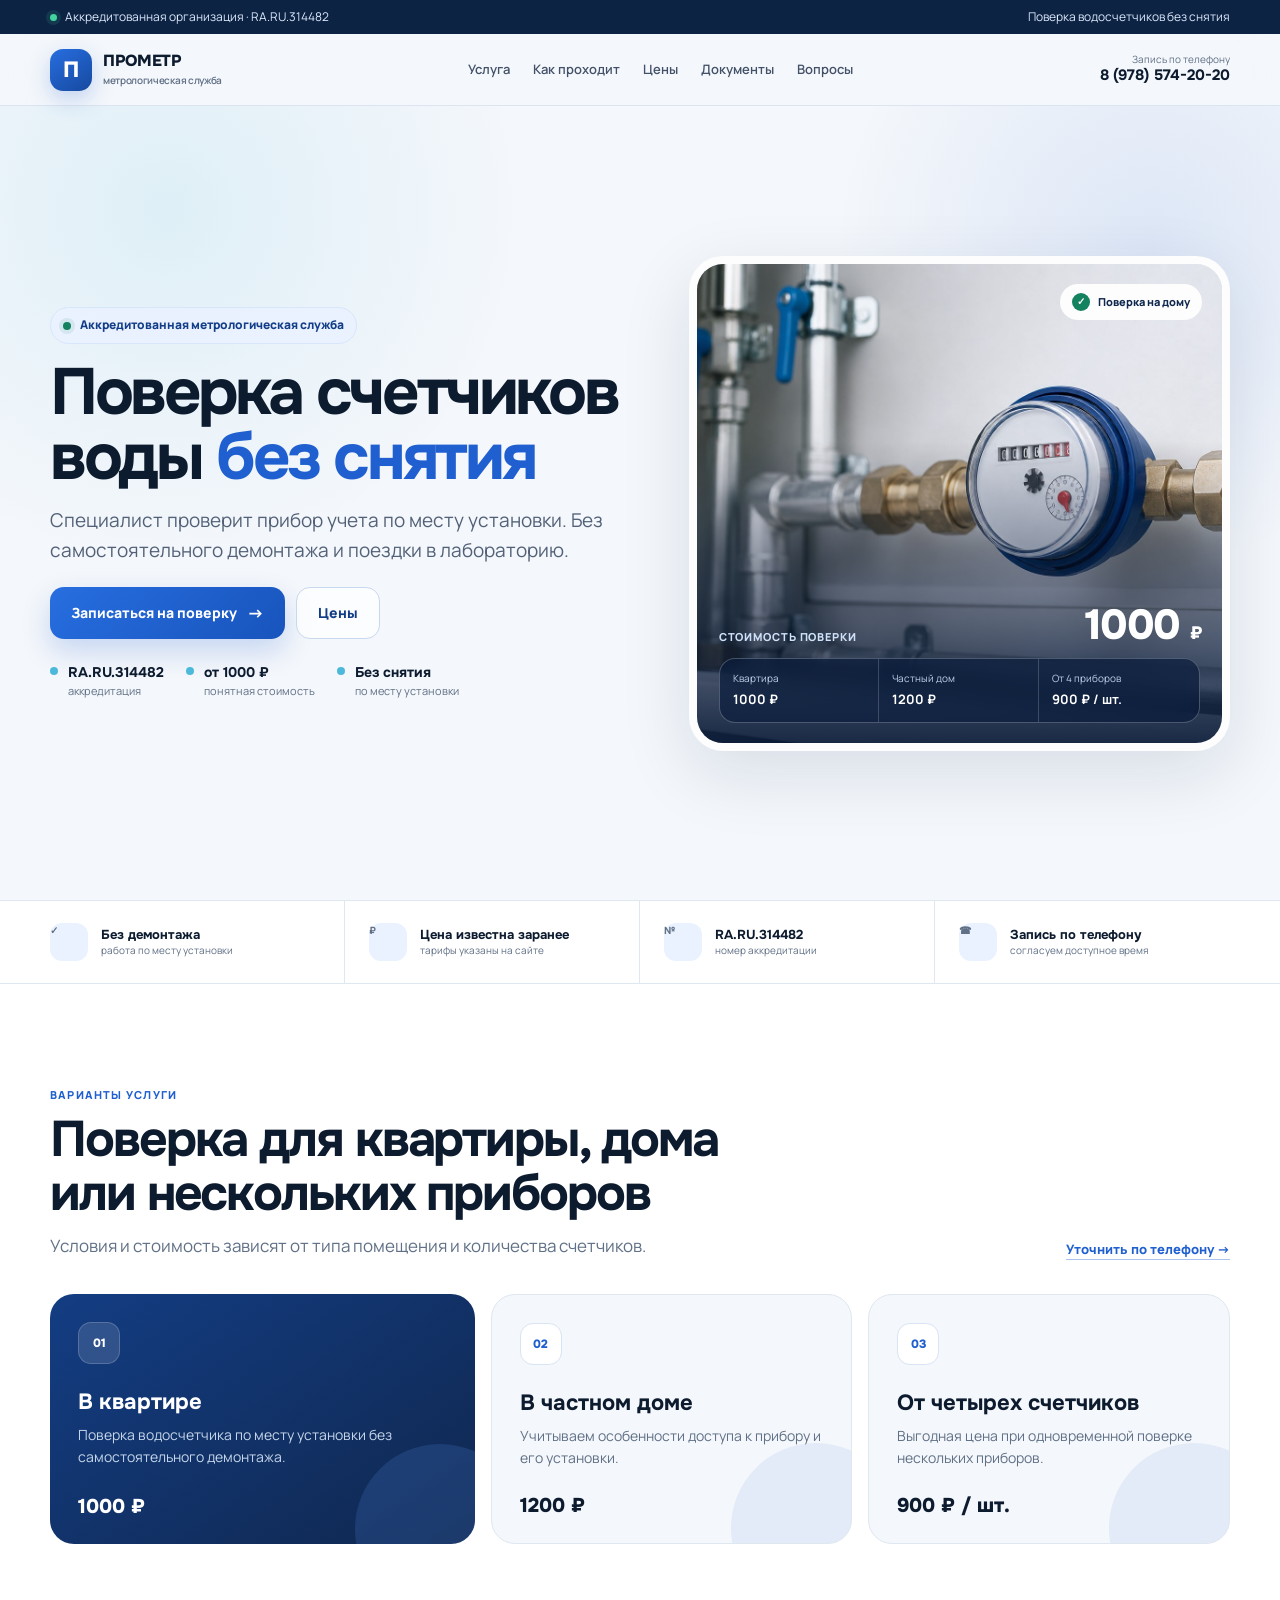
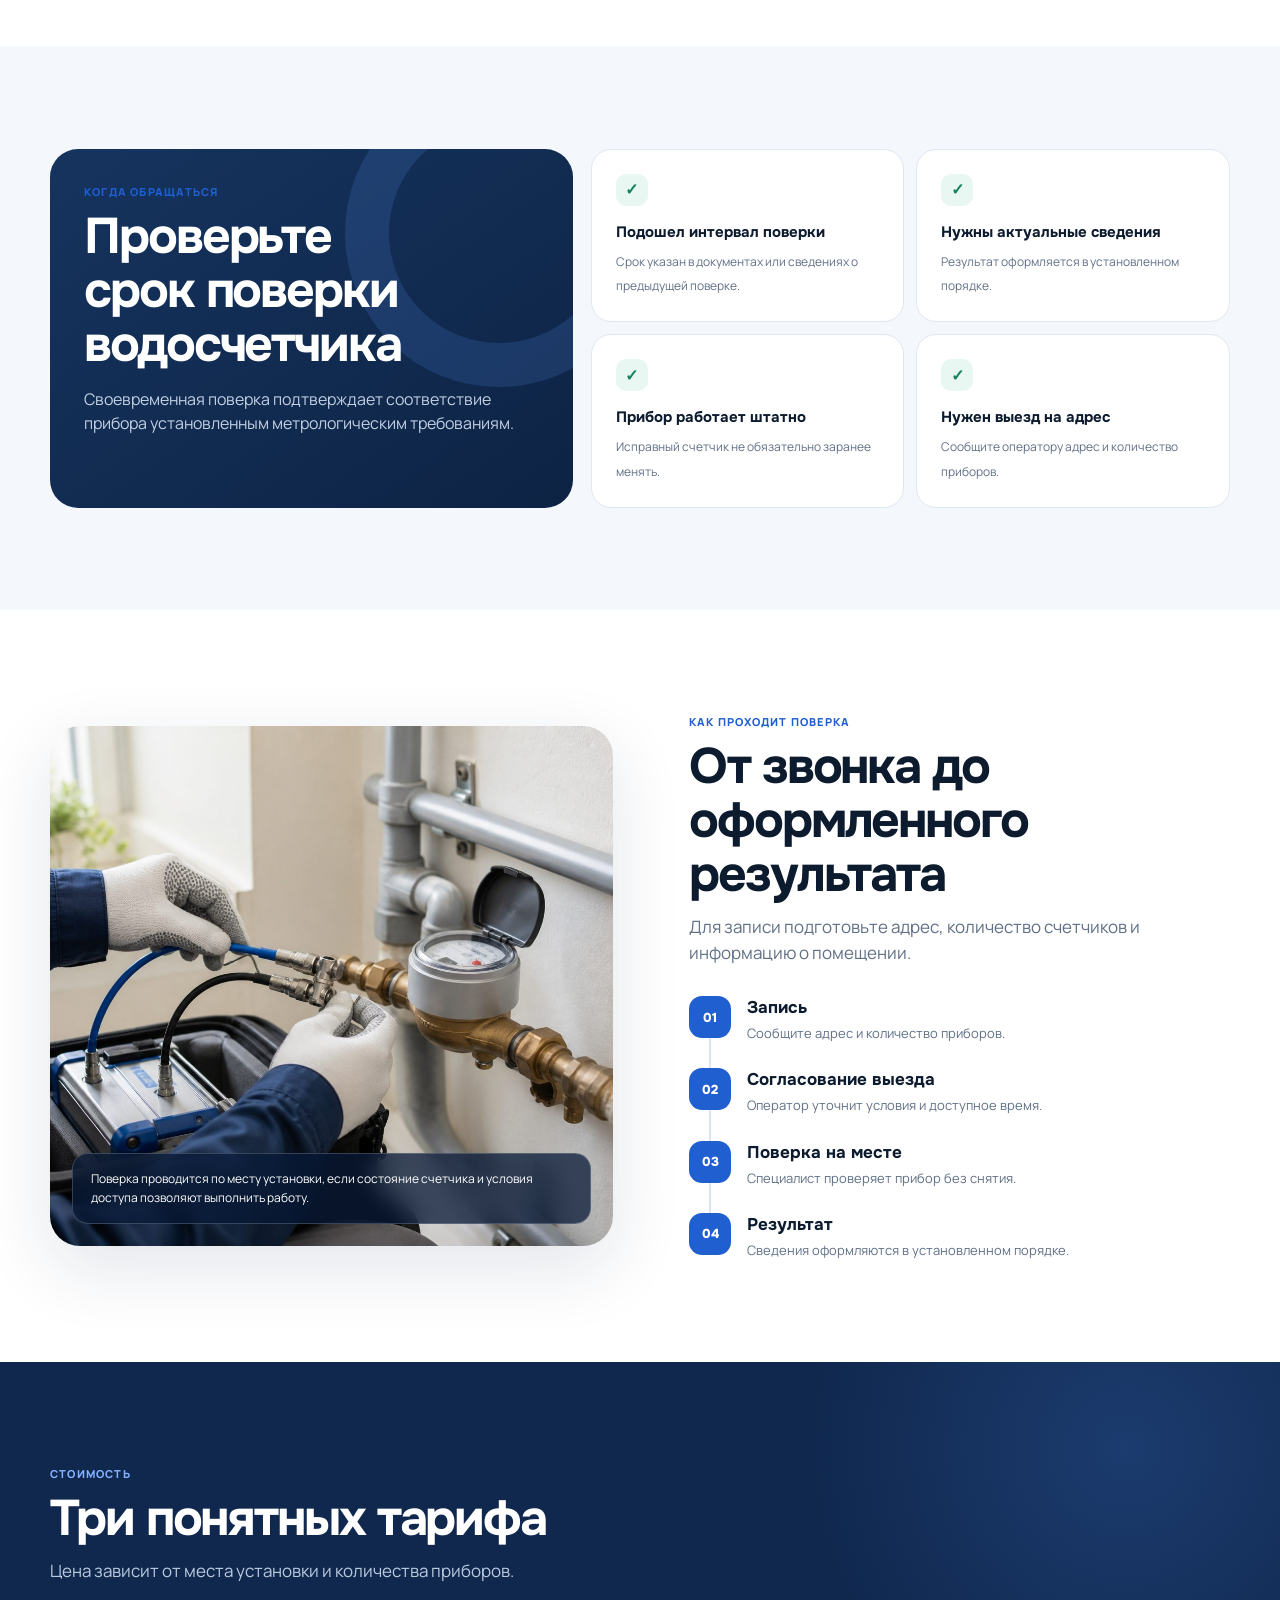
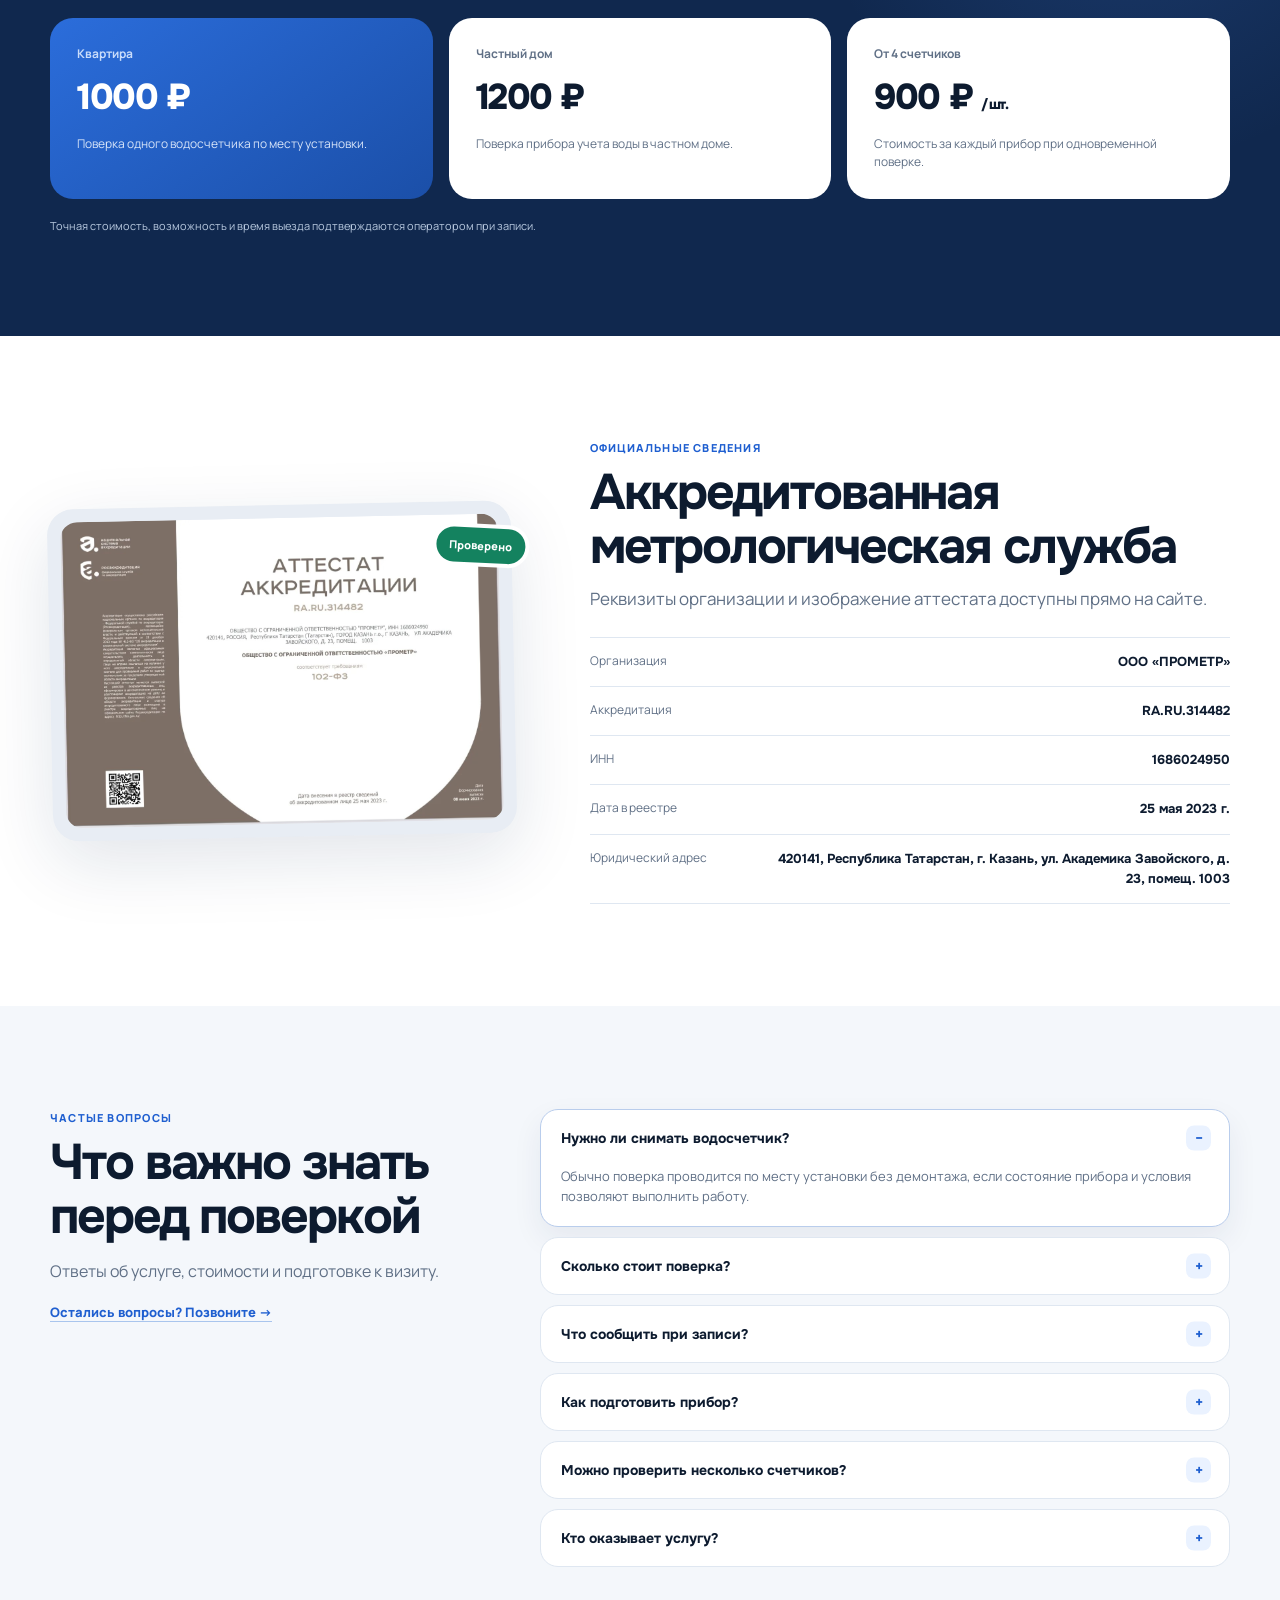
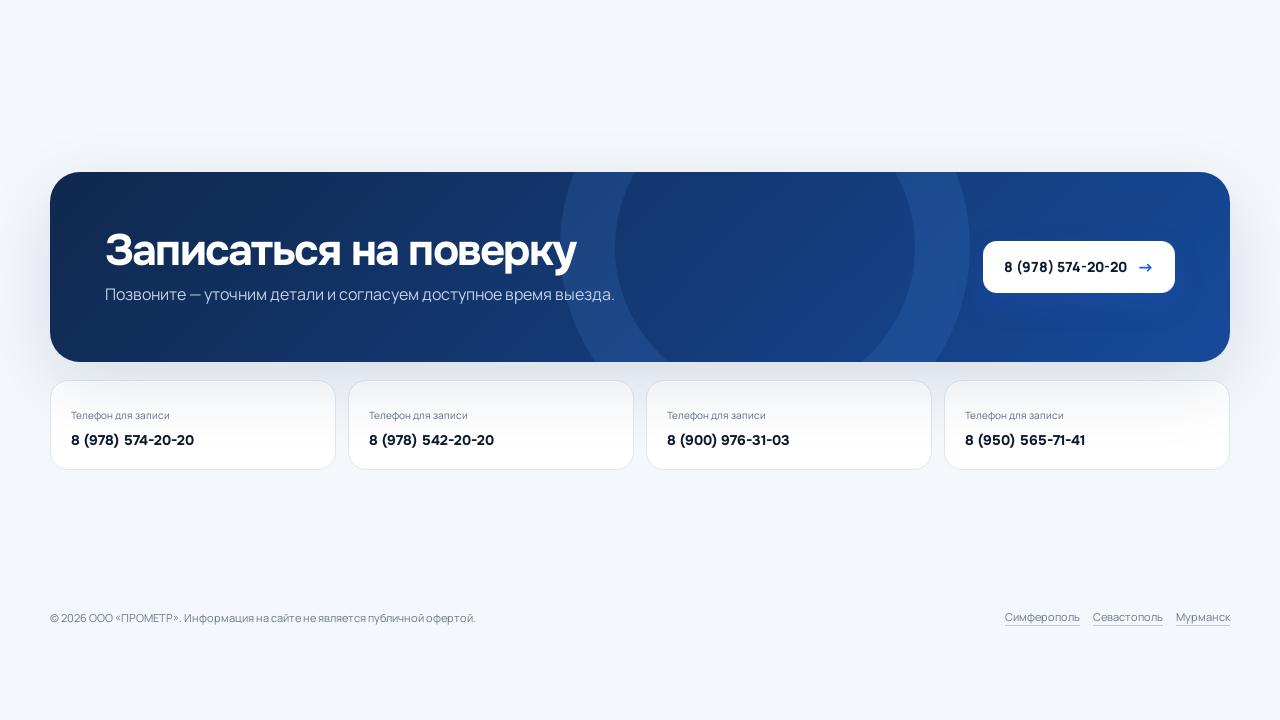
==== commit 3cdb5d00: "Fix mobile pricing layout" ====
--- a/index.html
+++ b/index.html
@@ -7,7 +7,7 @@
   <meta name="description" content="Поверка счетчиков воды без снятия с выездом специалиста. Квартира — 1000 ₽, частный дом — 1200 ₽, от 4 счетчиков — 900 ₽/шт. ООО «ПРОМЕТР», RA.RU.314482.">
   <meta name="robots" content="index,follow"><meta name="theme-color" content="#10284e"><link rel="icon" href="assets/favicon.svg" type="image/svg+xml">
   <meta property="og:title" content="Поверка счетчиков воды без снятия — ООО «ПРОМЕТР»"><meta property="og:description" content="Выезд специалиста и понятная стоимость от 1000 ₽."><meta property="og:type" content="website">
-  <link rel="preload" href="assets/water-meter-hero.jpg" as="image"><link rel="stylesheet" href="assets/style-v2.css">
+  <link rel="preload" href="assets/water-meter-hero.jpg" as="image"><link rel="stylesheet" href="assets/style-v2.css?v=2">
   <script type="application/ld+json">{"@context":"https://schema.org","@graph":[{"@type":"Organization","name":"ООО ПРОМЕТР","taxID":"1686024950","telephone":"+7 978 574-20-20"},{"@type":"Service","name":"Поверка счетчиков воды без снятия","provider":{"@type":"Organization","name":"ООО ПРОМЕТР"},"offers":[{"@type":"Offer","price":"1000","priceCurrency":"RUB","description":"Поверка счетчика в квартире"},{"@type":"Offer","price":"1200","priceCurrency":"RUB","description":"Поверка счетчика в частном доме"}]},{"@type":"FAQPage","mainEntity":[{"@type":"Question","name":"Нужно ли снимать счетчик?","acceptedAnswer":{"@type":"Answer","text":"Поверка обычно проводится по месту установки без демонтажа прибора, если состояние счетчика и условия позволяют выполнить работу."}},{"@type":"Question","name":"Сколько стоит поверка?","acceptedAnswer":{"@type":"Answer","text":"В квартире — 1000 рублей, в частном доме — 1200 рублей, от четырех счетчиков — 900 рублей за каждый."}}]}]}</script>
 </head>
 <body>
@@ -30,10 +30,8 @@
 
     <section class="section" id="faq"><div class="wrap faq-layout"><div class="faq-note"><div class="eyebrow">Частые вопросы</div><h2>Что важно знать перед поверкой</h2><p>Ответы об услуге, стоимости и подготовке к визиту.</p><a class="text-link" href="tel:+79785742020">Остались вопросы? Позвоните →</a></div><div class="faq"><details open><summary>Нужно ли снимать водосчетчик?</summary><p>Обычно поверка проводится по месту установки без демонтажа, если состояние прибора и условия позволяют выполнить работу.</p></details><details><summary>Сколько стоит поверка?</summary><p>Квартира — 1000 ₽, частный дом — 1200 ₽, от четырех счетчиков — 900 ₽ за каждый.</p></details><details><summary>Что сообщить при записи?</summary><p>Адрес, тип помещения, количество счетчиков и удобный период для визита.</p></details><details><summary>Как подготовить прибор?</summary><p>Обеспечьте свободный доступ к счетчику и соединениям.</p></details><details><summary>Можно проверить несколько счетчиков?</summary><p>Да. Для четырех и более приборов действует специальная стоимость.</p></details><details><summary>Кто оказывает услугу?</summary><p>ООО «ПРОМЕТР», ИНН 1686024950, номер аккредитации RA.RU.314482.</p></details></div></div></section>
 
-    <section class="section white"><div class="wrap local-grid"><div class="local-panel"><div class="eyebrow">География работы</div><h3>Отдельные страницы для городов</h3><p>На каждой странице указана актуальная локальная информация об услуге.</p><div class="local-tags"><span>Симферополь</span><span>Севастополь</span><span>Мурманск</span></div></div><div class="seo-copy"><p>Поверка счетчиков воды без снятия позволяет проверить прибор учета непосредственно по месту установки. Владельцу квартиры или дома не требуется самостоятельно демонтировать водосчетчик и перевозить его в лабораторию.</p><p>Если подошел межповерочный интервал, исправный счетчик не обязательно сразу менять. Поверка помогает определить, соответствует ли прибор установленным метрологическим требованиям.</p><p>Стоимость услуги указана заранее: квартира — 1000 рублей, частный дом — 1200 рублей. При одновременной поверке четырех и более счетчиков цена составляет 900 рублей за каждый.</p><p>Чтобы записаться, позвоните по любому номеру на сайте. Оператор уточнит адрес, количество приборов и доступное время выезда специалиста.</p></div></div></section>
-
     <section class="section" id="contacts"><div class="wrap"><div class="cta"><div><h2>Записаться на поверку</h2><p>Позвоните — уточним детали и согласуем доступное время выезда.</p></div><a class="btn white" href="tel:+79785742020">8 (978) 574-20-20</a></div><div class="contact-grid"><div class="contact-card"><span>Телефон для записи</span><a href="tel:+79785742020">8 (978) 574-20-20</a></div><div class="contact-card"><span>Телефон для записи</span><a href="tel:+79785422020">8 (978) 542-20-20</a></div><div class="contact-card"><span>Телефон для записи</span><a href="tel:+79009763103">8 (900) 976-31-03</a></div><div class="contact-card"><span>Телефон для записи</span><a href="tel:+79505657141">8 (950) 565-71-41</a></div></div></div></section>
   </main>
-  <footer class="footer"><div class="wrap footer-grid"><div>© <span data-year></span> ООО «ПРОМЕТР». Информация на сайте не является публичной офертой.</div><div class="cities"><a href="simferopol/">Симферополь</a><a href="sevastopol/">Севастополь</a><a href="murmansk/">Мурманск</a></div></div></footer><div class="mobile-call"><a class="btn" href="tel:+79785742020">Позвонить · 8 (978) 574-20-20</a></div><script src="assets/main-v2.js"></script>
+  <footer class="footer"><div class="wrap footer-grid"><div>© <span data-year></span> ООО «ПРОМЕТР». Информация на сайте не является публичной офертой.</div><div class="cities"><a href="simferopol/">Симферополь</a><a href="sevastopol/">Севастополь</a><a href="murmansk/">Мурманск</a></div></div></footer><div class="mobile-call"><a class="btn" href="tel:+79785742020">Позвонить · 8 (978) 574-20-20</a></div><script src="assets/main-v2.js?v=2"></script>
 </body>
 </html>
--- a/assets/style-v2.css
+++ b/assets/style-v2.css
@@ -17,11 +17,11 @@
 .faq-layout{display:grid;grid-template-columns:.75fr 1.25fr;gap:clamp(34px,6vw,80px)}.faq-note{align-self:start;position:sticky;top:104px}.faq-note p{color:var(--muted)}.faq{display:grid;gap:10px}.faq details{overflow:hidden;background:#fff;border:1px solid var(--line);border-radius:18px}.faq details[open]{border-color:#b9cdec;box-shadow:0 12px 30px rgba(22,49,90,.07)}.faq summary{position:relative;padding:19px 52px 19px 20px;list-style:none;cursor:pointer;font:700 14px "Onest"}.faq summary::-webkit-details-marker{display:none}.faq summary:after{content:"+";position:absolute;top:50%;right:18px;width:25px;height:25px;display:grid;place-items:center;color:var(--blue);background:var(--soft);border-radius:8px;transform:translateY(-50%)}.faq details[open] summary:after{content:"−"}.faq details p{margin:0;padding:0 20px 20px;color:var(--muted);font-size:13px}
 .local-grid{display:grid;grid-template-columns:.82fr 1.18fr;gap:clamp(36px,6vw,76px)}.local-panel{align-self:start;padding:30px;color:#fff;background:linear-gradient(145deg,#173f85,#10284e);border-radius:26px}.local-panel h3{margin:10px 0 12px;font:700 26px/1.14 "Onest"}.local-panel p{margin:0;color:#bfd0e5;font-size:13px}.local-tags{display:flex;flex-wrap:wrap;gap:8px;margin-top:22px}.local-tags span{padding:8px 10px;background:rgba(255,255,255,.1);border:1px solid rgba(255,255,255,.13);border-radius:999px;font-size:10px}.seo-copy{columns:2;column-gap:28px;color:var(--muted);font-size:13px}.seo-copy p{margin:0 0 16px;break-inside:avoid}
 .cta{position:relative;overflow:hidden;display:grid;grid-template-columns:1fr auto;align-items:center;gap:34px;padding:clamp(32px,5vw,55px);color:#fff;background:linear-gradient(135deg,#10284e,#164a9a);border-radius:30px;box-shadow:var(--shadow)}.cta:after{content:"";position:absolute;right:22%;top:-130px;width:300px;height:300px;border:55px solid rgba(89,151,248,.13);border-radius:50%}.cta>*{position:relative;z-index:1}.cta h2{margin:0 0 9px;font:700 clamp(28px,4vw,44px)/1.06 "Onest";letter-spacing:-.04em}.cta p{margin:0;color:#c2d3e8}.contact-grid{display:grid;grid-template-columns:repeat(4,1fr);gap:12px;margin-top:18px}.contact-card{padding:20px;background:#fff;border:1px solid var(--line);border-radius:18px}.contact-card span{color:var(--muted);font-size:10px}.contact-card a{display:block;margin-top:5px;font:700 14px "Onest"}
-.footer{padding:36px 0 94px;color:#6b788b;font-size:11px}.footer-grid{display:flex;align-items:center;justify-content:space-between;flex-wrap:wrap;gap:22px}.cities{display:flex;flex-wrap:wrap;gap:13px}.cities a{border-bottom:1px solid #bdc8d6}.mobile-call{display:none;position:fixed;z-index:60;left:12px;right:12px;bottom:max(12px,env(safe-area-inset-bottom))}.mobile-call .btn{width:100%;min-height:52px}
+.footer{padding:36px 0 94px;color:#6b788b;font-size:11px}.footer-grid{display:flex;align-items:center;justify-content:space-between;flex-wrap:wrap;gap:22px}.cities{display:flex;flex-wrap:wrap;gap:13px}.cities a{border-bottom:1px solid #bdc8d6}.mobile-call{display:none;position:fixed;z-index:60;left:12px;right:12px;bottom:max(12px,env(safe-area-inset-bottom));opacity:0;pointer-events:none;transform:translateY(18px);transition:opacity .2s ease,transform .2s ease}.show-mobile-call .mobile-call{opacity:1;pointer-events:auto;transform:none}.mobile-call .btn{width:100%;min-height:52px}
 @media(max-width:1040px){.nav{gap:14px}.header-phone span{display:none}.hero-grid{grid-template-columns:1fr 430px;gap:30px}.hero h1{font-size:clamp(40px,5vw,54px)}.contact-grid{grid-template-columns:1fr 1fr}}
 @media(max-width:860px){:root{--head:66px}.nav{position:fixed;inset:var(--head) 0 auto;display:grid;gap:0;padding:15px 20px 22px;background:rgba(255,255,255,.98);border-bottom:1px solid var(--line);box-shadow:0 20px 38px rgba(19,43,79,.13);opacity:0;visibility:hidden;transform:translateY(-10px);transition:.2s}.nav a{padding:13px 0;border-bottom:1px solid var(--line)}.nav-open .nav{opacity:1;visibility:visible;transform:none}.menu-btn{display:block}.hero{min-height:auto;padding:36px 0 44px}.hero-grid{grid-template-columns:1fr}.hero-copy,.hero-visual{max-width:720px}.visual-card{height:420px}.trust-grid{grid-template-columns:1fr 1fr}.trust-item:nth-child(2){border-right:0}.trust-item:nth-child(-n+2){border-bottom:1px solid var(--line)}.trust-item:nth-child(3){padding-left:0}.service-grid{grid-template-columns:1fr 1fr}.service-card.primary{grid-row:span 2;min-height:516px}.need-grid,.process-grid,.accr-grid,.faq-layout,.local-grid{grid-template-columns:1fr}.process-photo{min-height:440px}.tariffs{grid-template-columns:1fr}.faq-note{position:static}.cta{grid-template-columns:1fr}.cta .btn{justify-self:start}}
-@media(max-width:620px){:root{--top:0px;--head:62px}.wrap{width:min(calc(100% - 24px),var(--max))}.top{display:none}.brand-name small,.header-phone{display:none}.logo{width:38px;height:38px}.menu-btn{width:40px;height:40px}.hero{min-height:calc(100svh - var(--head));padding:17px 0 20px;align-items:flex-start}.hero-grid{gap:14px}.badge{padding:6px 9px;font-size:10px}.hero h1{margin:10px 0;font-size:clamp(32px,10.4vw,41px);line-height:1.01}.lead{display:-webkit-box;overflow:hidden;margin-bottom:13px;font-size:14px;line-height:1.42;-webkit-box-orient:vertical;-webkit-line-clamp:2}.actions{display:grid;grid-template-columns:1.25fr .75fr;gap:8px}.btn{min-height:44px;padding:10px 12px;border-radius:12px;font-size:12px}.hero-facts{display:none}.visual-card{height:clamp(190px,31vh,245px);min-height:190px;border-width:5px;border-radius:23px}.visual-card>img{object-position:62% center}.visual-chip{top:11px;right:11px;padding:6px 8px;font-size:9px}.visual-chip:before{width:15px;height:15px}.price-panel{left:11px;right:11px;bottom:10px}.price-head{margin-bottom:7px}.price-head span{font-size:8px}.price-head strong{font-size:28px}.price-head small{font-size:12px}.price-grid{border-radius:11px}.price-item{padding:7px 8px}.price-item span{font-size:7px}.price-item b{font-size:10px}.trust-strip{display:none}.section{padding:58px 0}.section-head{display:block;margin-bottom:24px}.section h2{font-size:30px}.sub{font-size:14px}.text-link{display:inline-block;margin-top:14px}.service-grid{grid-template-columns:1fr}.service-card,.service-card.primary{min-height:210px;grid-row:auto;padding:23px}.service-price{left:23px;bottom:21px}.need-intro{padding:25px}.check-list{grid-template-columns:1fr}.check-item{padding:20px}.process-photo{min-height:330px}.photo-caption{left:13px;right:13px;bottom:13px}.tariff{padding:23px}.doc-shell{margin:0 8px}.legal-row{grid-template-columns:1fr;gap:4px}.legal-row b{text-align:left}.faq-layout{gap:24px}.local-panel{padding:25px}.seo-copy{columns:1}.cta{padding:27px 23px;border-radius:23px}.cta .btn{width:100%}.contact-grid{grid-template-columns:1fr 1fr;gap:8px}.contact-card{padding:15px 12px}.contact-card a{font-size:11px}.mobile-call{display:block}.footer{padding-bottom:94px}}
-@media(max-width:380px),(max-width:620px) and (max-height:700px){.hero{padding-top:12px}.badge{display:none}.hero h1{margin-top:0;font-size:32px}.lead{font-size:12px}.visual-card{height:190px}}
+@media(max-width:620px){:root{--top:0px;--head:62px}.wrap{width:min(calc(100% - 24px),var(--max))}.top{display:none}.brand-name small,.header-phone{display:none}.logo{width:38px;height:38px}.menu-btn{width:40px;height:40px}.hero{min-height:calc(100svh - var(--head));padding:17px 0 20px;align-items:flex-start}.hero-grid{gap:14px}.badge{padding:6px 9px;font-size:10px}.hero h1{margin:10px 0;font-size:clamp(32px,10.4vw,41px);line-height:1.01}.lead{display:-webkit-box;overflow:hidden;margin-bottom:13px;font-size:14px;line-height:1.42;-webkit-box-orient:vertical;-webkit-line-clamp:2}.actions{display:grid;grid-template-columns:1.25fr .75fr;gap:8px}.btn{min-height:44px;padding:10px 12px;border-radius:12px;font-size:12px}.hero-facts{display:none}.visual-card{height:clamp(230px,34vh,275px);min-height:230px;border-width:5px;border-radius:23px}.visual-card>img{object-position:62% center}.visual-chip{top:11px;right:11px;padding:6px 8px;font-size:9px}.visual-chip:before{width:15px;height:15px}.price-panel{left:11px;right:11px;bottom:10px}.price-head{align-items:center;margin-bottom:6px}.price-head span{font-size:8px}.price-head strong{font-size:25px}.price-head small{font-size:11px}.price-grid{grid-template-columns:1fr;border-radius:11px}.price-item{display:flex;align-items:center;justify-content:space-between;gap:12px;padding:5px 9px;border-right:0;border-bottom:1px solid rgba(255,255,255,.16)}.price-item:last-child{border-bottom:0}.price-item span{flex:1;overflow:visible;font-size:8px;line-height:1.2;white-space:nowrap;text-overflow:clip}.price-item b{flex:none;margin-top:0;font-size:10px;line-height:1.2;text-align:right;white-space:nowrap}.trust-strip{display:none}.section{padding:58px 0}.section-head{display:block;margin-bottom:24px}.section h2{font-size:30px}.sub{font-size:14px}.text-link{display:inline-block;margin-top:14px}.service-grid{grid-template-columns:1fr}.service-card,.service-card.primary{min-height:210px;grid-row:auto;padding:23px}.service-price{left:23px;bottom:21px}.need-intro{padding:25px}.check-list{grid-template-columns:1fr}.check-item{padding:20px}.process-photo{min-height:330px}.photo-caption{left:13px;right:13px;bottom:13px}.tariff{padding:23px}.doc-shell{margin:0 8px}.legal-row{grid-template-columns:1fr;gap:4px}.legal-row b{text-align:left}.faq-layout{gap:24px}.local-panel{padding:25px}.seo-copy{columns:1}.cta{padding:27px 23px;border-radius:23px}.cta .btn{width:100%}.contact-grid{grid-template-columns:1fr 1fr;gap:8px}.contact-card{padding:15px 12px}.contact-card a{font-size:11px}.mobile-call{display:block}.footer{padding-bottom:94px}}
+@media(max-width:380px),(max-width:620px) and (max-height:700px){.hero{padding-top:12px}.badge{display:none}.hero h1{margin-top:0;font-size:32px}.lead{font-size:12px}.visual-card{height:230px}}
 @media(prefers-reduced-motion:reduce){html{scroll-behavior:auto}*,*:before,*:after{transition-duration:.01ms!important}}
 
 /* Stable local fallbacks when external webfonts are unavailable. */
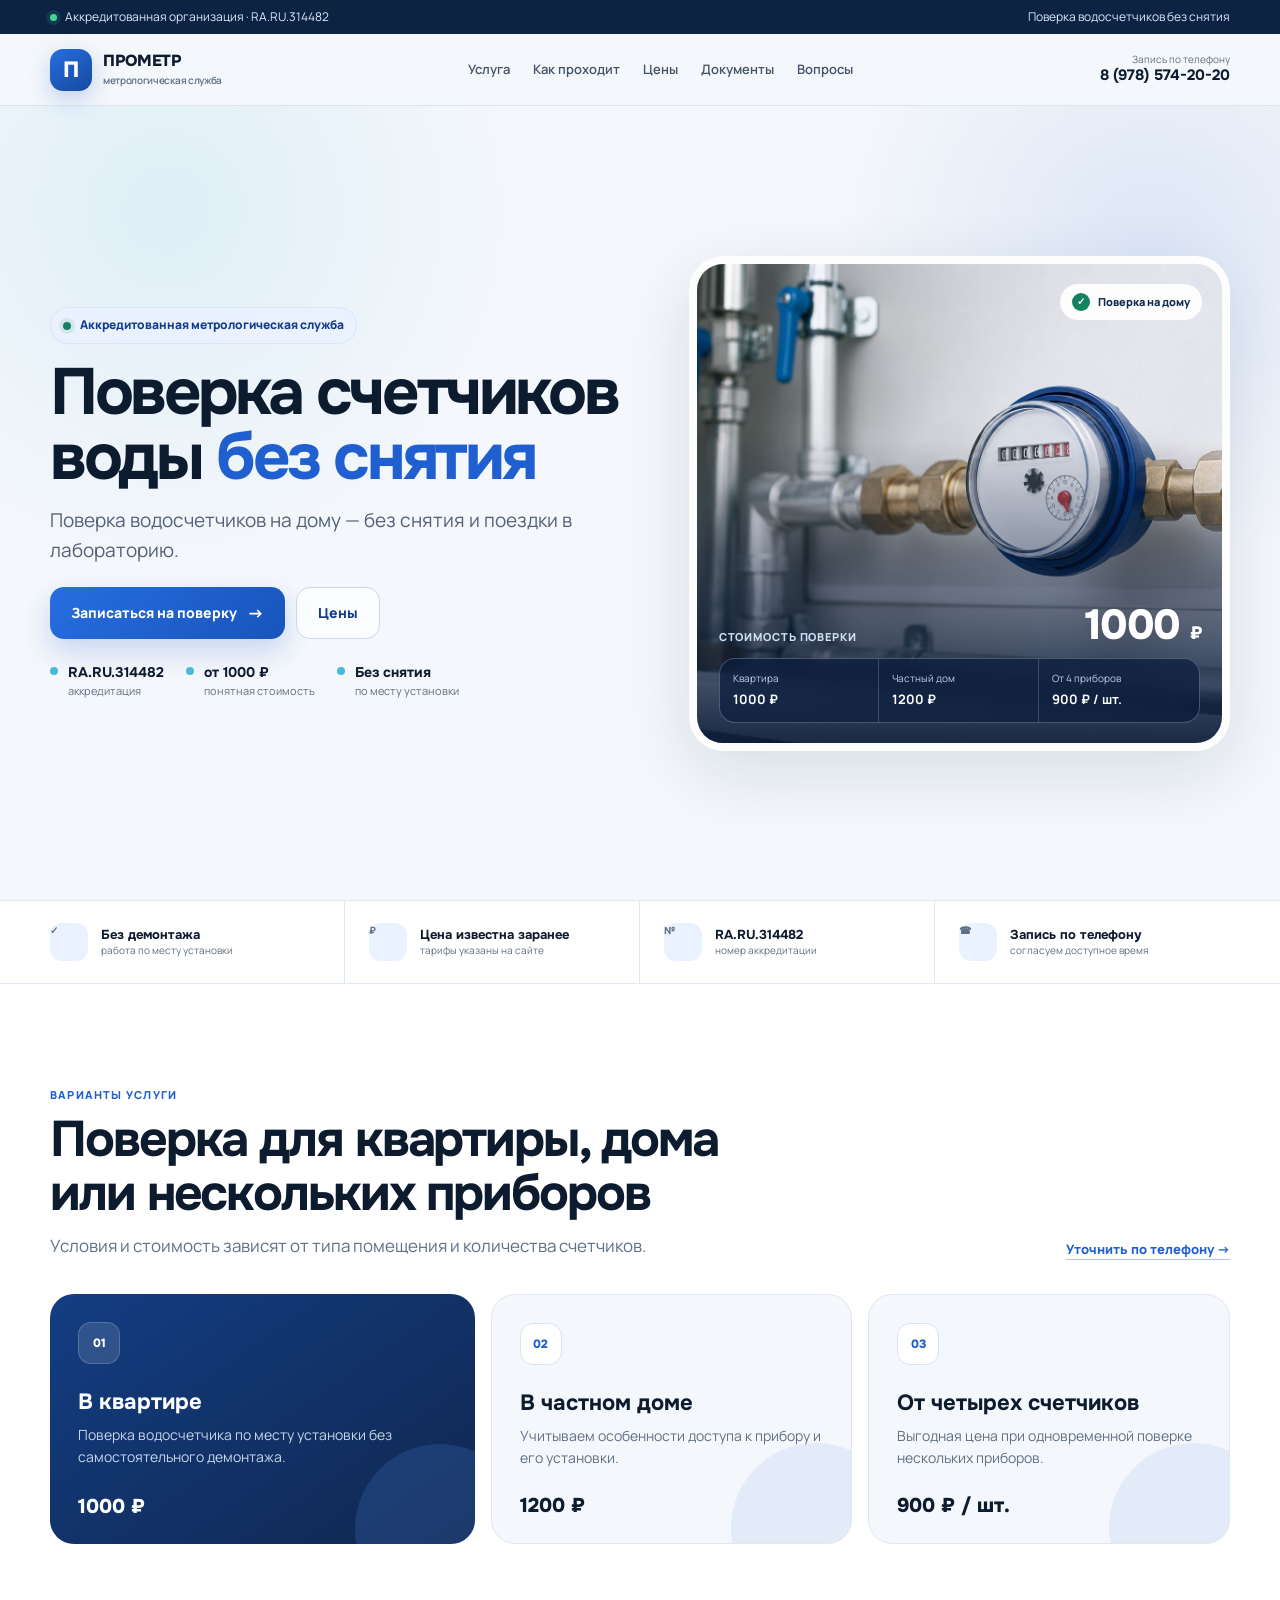
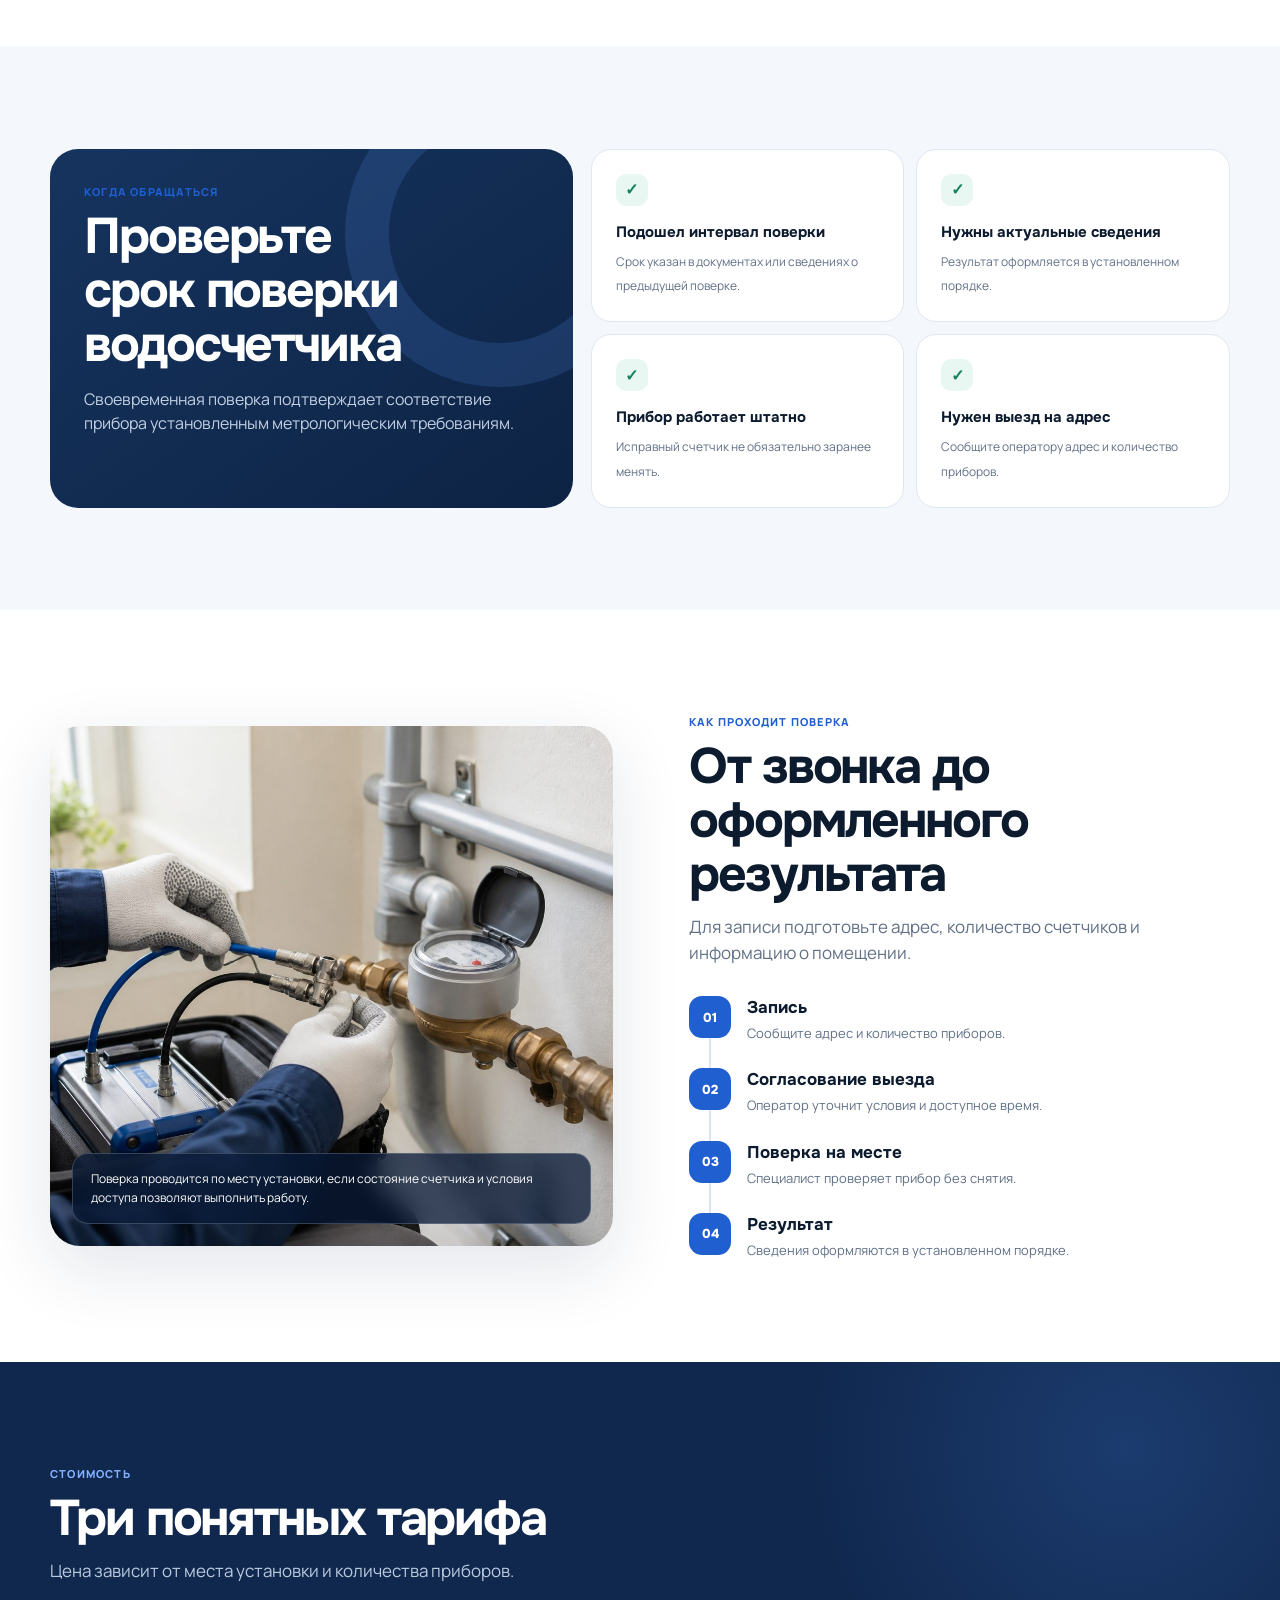
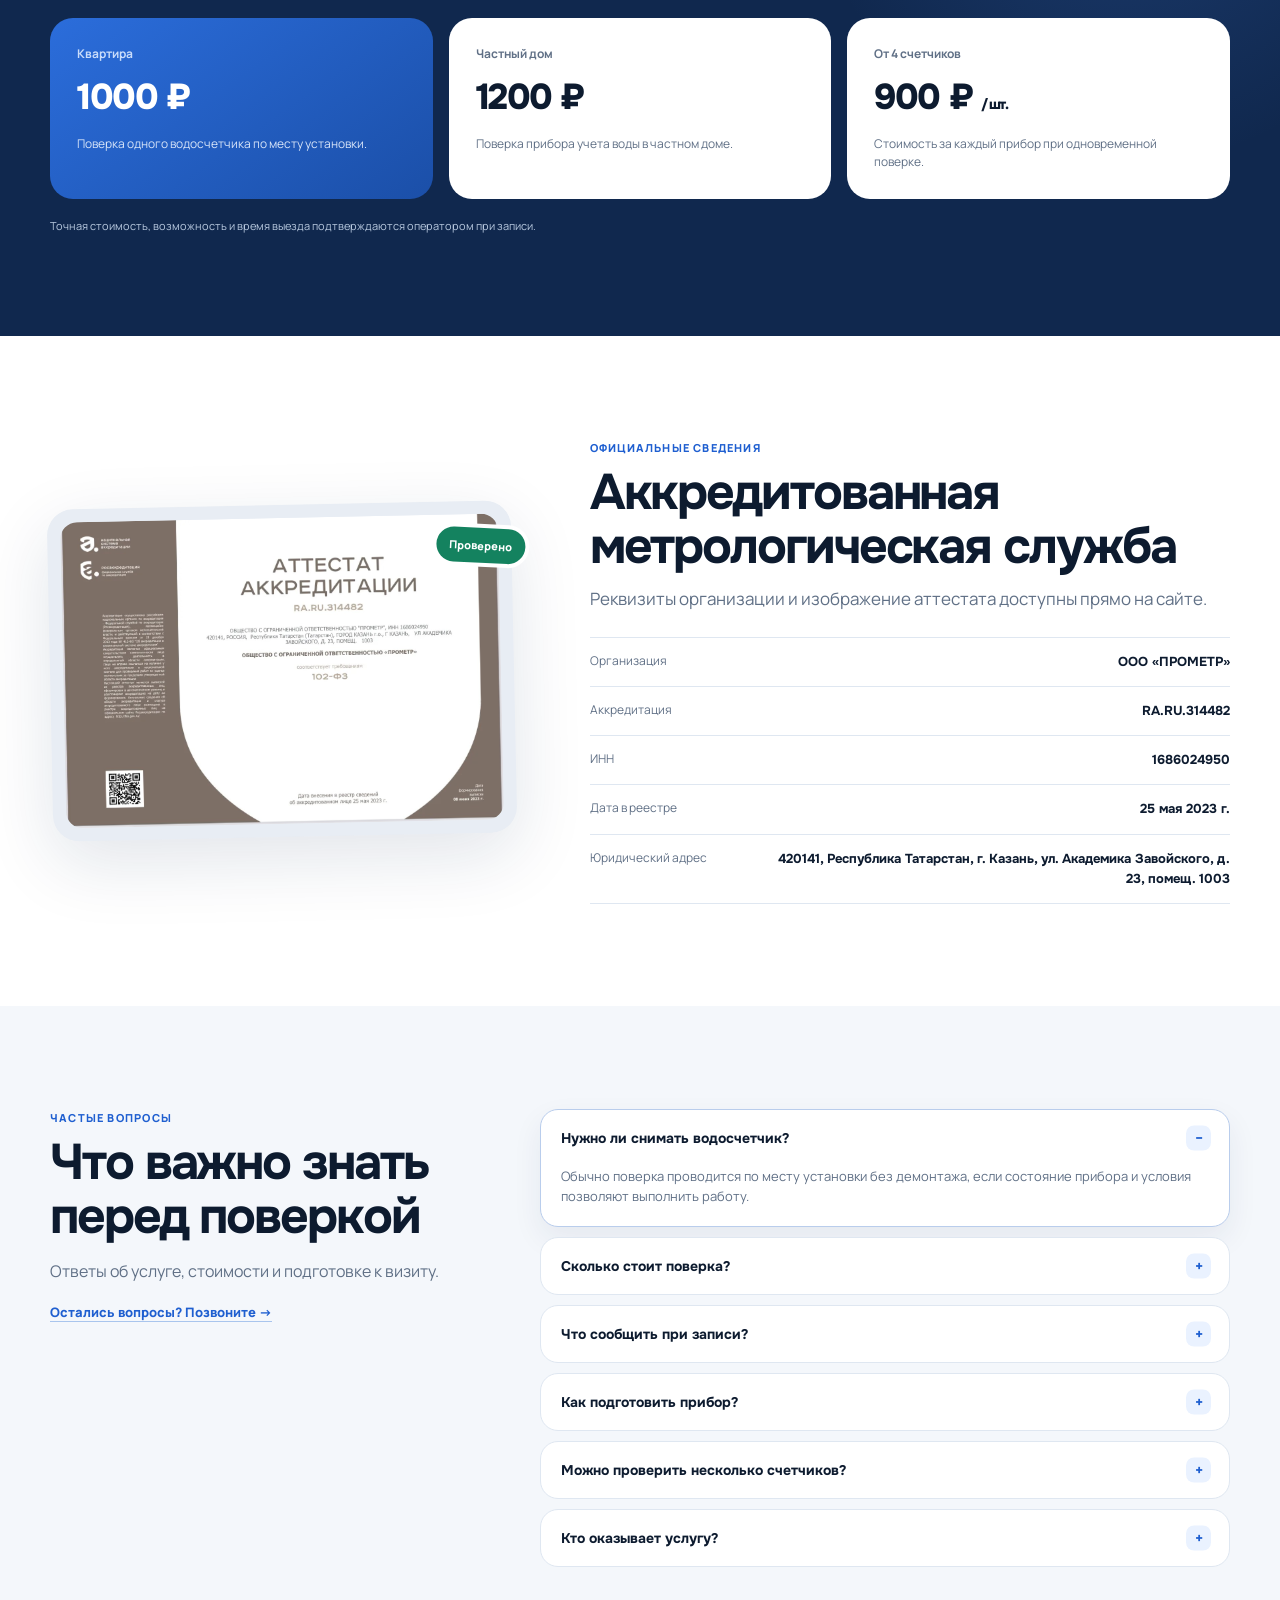
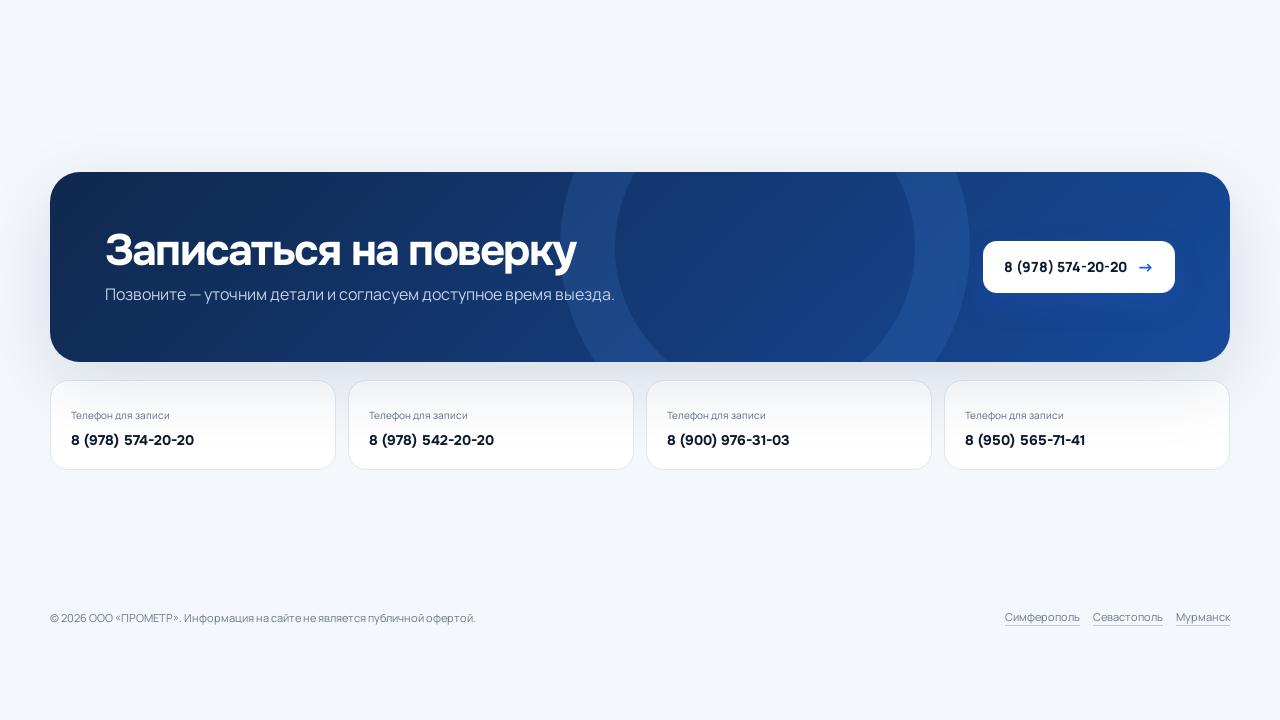
==== commit c78956e8: "Polish mobile hero and card spacing" ====
--- a/index.html
+++ b/index.html
@@ -7,14 +7,14 @@
   <meta name="description" content="Поверка счетчиков воды без снятия с выездом специалиста. Квартира — 1000 ₽, частный дом — 1200 ₽, от 4 счетчиков — 900 ₽/шт. ООО «ПРОМЕТР», RA.RU.314482.">
   <meta name="robots" content="index,follow"><meta name="theme-color" content="#10284e"><link rel="icon" href="assets/favicon.svg" type="image/svg+xml">
   <meta property="og:title" content="Поверка счетчиков воды без снятия — ООО «ПРОМЕТР»"><meta property="og:description" content="Выезд специалиста и понятная стоимость от 1000 ₽."><meta property="og:type" content="website">
-  <link rel="preload" href="assets/water-meter-hero.jpg" as="image"><link rel="stylesheet" href="assets/style-v2.css?v=2">
+  <link rel="preload" href="assets/water-meter-hero.jpg" as="image"><link rel="stylesheet" href="assets/style-v2.css?v=4">
   <script type="application/ld+json">{"@context":"https://schema.org","@graph":[{"@type":"Organization","name":"ООО ПРОМЕТР","taxID":"1686024950","telephone":"+7 978 574-20-20"},{"@type":"Service","name":"Поверка счетчиков воды без снятия","provider":{"@type":"Organization","name":"ООО ПРОМЕТР"},"offers":[{"@type":"Offer","price":"1000","priceCurrency":"RUB","description":"Поверка счетчика в квартире"},{"@type":"Offer","price":"1200","priceCurrency":"RUB","description":"Поверка счетчика в частном доме"}]},{"@type":"FAQPage","mainEntity":[{"@type":"Question","name":"Нужно ли снимать счетчик?","acceptedAnswer":{"@type":"Answer","text":"Поверка обычно проводится по месту установки без демонтажа прибора, если состояние счетчика и условия позволяют выполнить работу."}},{"@type":"Question","name":"Сколько стоит поверка?","acceptedAnswer":{"@type":"Answer","text":"В квартире — 1000 рублей, в частном доме — 1200 рублей, от четырех счетчиков — 900 рублей за каждый."}}]}]}</script>
 </head>
 <body>
   <div class="top"><div class="wrap"><span class="top-status">Аккредитованная организация · RA.RU.314482</span><span>Поверка водосчетчиков без снятия</span></div></div>
   <header class="header"><div class="wrap header-in"><a class="brand" href="./" aria-label="ПРОМЕТР — на главную"><span class="logo">П</span><span class="brand-name">ПРОМЕТР<small>метрологическая служба</small></span></a><nav class="nav" aria-label="Основная навигация"><a href="#services">Услуга</a><a href="#how">Как проходит</a><a href="#prices">Цены</a><a href="#accreditation">Документы</a><a href="#faq">Вопросы</a></nav><div class="header-contact"><a class="header-phone" href="tel:+79785742020"><span>Запись по телефону</span><b>8 (978) 574-20-20</b></a><button class="menu-btn" type="button" aria-label="Открыть меню" aria-expanded="false"><i></i></button></div></div></header>
   <main>
-    <section class="hero"><div class="wrap hero-grid"><div class="hero-copy"><div class="badge"><span class="dot"></span>Аккредитованная метрологическая служба</div><h1>Поверка счетчиков воды <span>без снятия</span></h1><p class="lead">Специалист проверит прибор учета по месту установки. Без самостоятельного демонтажа и поездки в лабораторию.</p><div class="actions"><a class="btn" href="tel:+79785742020">Записаться на поверку</a><a class="btn ghost" href="#prices">Цены</a></div><div class="hero-facts"><div class="hero-fact"><b>RA.RU.314482</b>аккредитация</div><div class="hero-fact"><b>от 1000 ₽</b>понятная стоимость</div><div class="hero-fact"><b>Без снятия</b>по месту установки</div></div></div><div class="hero-visual"><div class="visual-card"><img src="assets/water-meter-hero.jpg" width="1536" height="1024" alt="Водосчетчик, установленный в квартире" fetchpriority="high"><div class="visual-chip">Поверка на дому</div><div class="price-panel"><div class="price-head"><span>Стоимость поверки</span><strong>1000 <small>₽</small></strong></div><div class="price-grid"><div class="price-item"><span>Квартира</span><b>1000 ₽</b></div><div class="price-item"><span>Частный дом</span><b>1200 ₽</b></div><div class="price-item"><span>От 4 приборов</span><b>900 ₽ / шт.</b></div></div></div></div></div></div></section>
+    <section class="hero"><div class="wrap hero-grid"><div class="hero-copy"><div class="badge"><span class="dot"></span>Аккредитованная метрологическая служба</div><h1>Поверка счетчиков воды <span>без снятия</span></h1><p class="lead">Поверка водосчетчиков на дому — без снятия и поездки в лабораторию.</p><div class="actions"><a class="btn" href="tel:+79785742020">Записаться на поверку</a><a class="btn ghost" href="#prices">Цены</a></div><div class="hero-facts"><div class="hero-fact"><b>RA.RU.314482</b>аккредитация</div><div class="hero-fact"><b>от 1000 ₽</b>понятная стоимость</div><div class="hero-fact"><b>Без снятия</b>по месту установки</div></div></div><div class="hero-visual"><div class="visual-card"><img src="assets/water-meter-hero.jpg" width="1536" height="1024" alt="Водосчетчик, установленный в квартире" fetchpriority="high"><div class="visual-chip">Поверка на дому</div><div class="price-panel"><div class="price-head"><span>Стоимость поверки</span><strong>1000 <small>₽</small></strong></div><div class="price-grid"><div class="price-item"><span>Квартира</span><b>1000 ₽</b></div><div class="price-item"><span>Частный дом</span><b>1200 ₽</b></div><div class="price-item"><span>От 4 приборов</span><b>900 ₽ / шт.</b></div></div></div></div></div></div></section>
 
     <section class="trust-strip"><div class="wrap trust-grid"><div class="trust-item"><span class="trust-icon">✓</span><div><b>Без демонтажа</b><span>работа по месту установки</span></div></div><div class="trust-item"><span class="trust-icon">₽</span><div><b>Цена известна заранее</b><span>тарифы указаны на сайте</span></div></div><div class="trust-item"><span class="trust-icon">№</span><div><b>RA.RU.314482</b><span>номер аккредитации</span></div></div><div class="trust-item"><span class="trust-icon">☎</span><div><b>Запись по телефону</b><span>согласуем доступное время</span></div></div></div></section>
 
--- a/assets/style-v2.css
+++ b/assets/style-v2.css
@@ -20,9 +20,26 @@
 .footer{padding:36px 0 94px;color:#6b788b;font-size:11px}.footer-grid{display:flex;align-items:center;justify-content:space-between;flex-wrap:wrap;gap:22px}.cities{display:flex;flex-wrap:wrap;gap:13px}.cities a{border-bottom:1px solid #bdc8d6}.mobile-call{display:none;position:fixed;z-index:60;left:12px;right:12px;bottom:max(12px,env(safe-area-inset-bottom));opacity:0;pointer-events:none;transform:translateY(18px);transition:opacity .2s ease,transform .2s ease}.show-mobile-call .mobile-call{opacity:1;pointer-events:auto;transform:none}.mobile-call .btn{width:100%;min-height:52px}
 @media(max-width:1040px){.nav{gap:14px}.header-phone span{display:none}.hero-grid{grid-template-columns:1fr 430px;gap:30px}.hero h1{font-size:clamp(40px,5vw,54px)}.contact-grid{grid-template-columns:1fr 1fr}}
 @media(max-width:860px){:root{--head:66px}.nav{position:fixed;inset:var(--head) 0 auto;display:grid;gap:0;padding:15px 20px 22px;background:rgba(255,255,255,.98);border-bottom:1px solid var(--line);box-shadow:0 20px 38px rgba(19,43,79,.13);opacity:0;visibility:hidden;transform:translateY(-10px);transition:.2s}.nav a{padding:13px 0;border-bottom:1px solid var(--line)}.nav-open .nav{opacity:1;visibility:visible;transform:none}.menu-btn{display:block}.hero{min-height:auto;padding:36px 0 44px}.hero-grid{grid-template-columns:1fr}.hero-copy,.hero-visual{max-width:720px}.visual-card{height:420px}.trust-grid{grid-template-columns:1fr 1fr}.trust-item:nth-child(2){border-right:0}.trust-item:nth-child(-n+2){border-bottom:1px solid var(--line)}.trust-item:nth-child(3){padding-left:0}.service-grid{grid-template-columns:1fr 1fr}.service-card.primary{grid-row:span 2;min-height:516px}.need-grid,.process-grid,.accr-grid,.faq-layout,.local-grid{grid-template-columns:1fr}.process-photo{min-height:440px}.tariffs{grid-template-columns:1fr}.faq-note{position:static}.cta{grid-template-columns:1fr}.cta .btn{justify-self:start}}
-@media(max-width:620px){:root{--top:0px;--head:62px}.wrap{width:min(calc(100% - 24px),var(--max))}.top{display:none}.brand-name small,.header-phone{display:none}.logo{width:38px;height:38px}.menu-btn{width:40px;height:40px}.hero{min-height:calc(100svh - var(--head));padding:17px 0 20px;align-items:flex-start}.hero-grid{gap:14px}.badge{padding:6px 9px;font-size:10px}.hero h1{margin:10px 0;font-size:clamp(32px,10.4vw,41px);line-height:1.01}.lead{display:-webkit-box;overflow:hidden;margin-bottom:13px;font-size:14px;line-height:1.42;-webkit-box-orient:vertical;-webkit-line-clamp:2}.actions{display:grid;grid-template-columns:1.25fr .75fr;gap:8px}.btn{min-height:44px;padding:10px 12px;border-radius:12px;font-size:12px}.hero-facts{display:none}.visual-card{height:clamp(230px,34vh,275px);min-height:230px;border-width:5px;border-radius:23px}.visual-card>img{object-position:62% center}.visual-chip{top:11px;right:11px;padding:6px 8px;font-size:9px}.visual-chip:before{width:15px;height:15px}.price-panel{left:11px;right:11px;bottom:10px}.price-head{align-items:center;margin-bottom:6px}.price-head span{font-size:8px}.price-head strong{font-size:25px}.price-head small{font-size:11px}.price-grid{grid-template-columns:1fr;border-radius:11px}.price-item{display:flex;align-items:center;justify-content:space-between;gap:12px;padding:5px 9px;border-right:0;border-bottom:1px solid rgba(255,255,255,.16)}.price-item:last-child{border-bottom:0}.price-item span{flex:1;overflow:visible;font-size:8px;line-height:1.2;white-space:nowrap;text-overflow:clip}.price-item b{flex:none;margin-top:0;font-size:10px;line-height:1.2;text-align:right;white-space:nowrap}.trust-strip{display:none}.section{padding:58px 0}.section-head{display:block;margin-bottom:24px}.section h2{font-size:30px}.sub{font-size:14px}.text-link{display:inline-block;margin-top:14px}.service-grid{grid-template-columns:1fr}.service-card,.service-card.primary{min-height:210px;grid-row:auto;padding:23px}.service-price{left:23px;bottom:21px}.need-intro{padding:25px}.check-list{grid-template-columns:1fr}.check-item{padding:20px}.process-photo{min-height:330px}.photo-caption{left:13px;right:13px;bottom:13px}.tariff{padding:23px}.doc-shell{margin:0 8px}.legal-row{grid-template-columns:1fr;gap:4px}.legal-row b{text-align:left}.faq-layout{gap:24px}.local-panel{padding:25px}.seo-copy{columns:1}.cta{padding:27px 23px;border-radius:23px}.cta .btn{width:100%}.contact-grid{grid-template-columns:1fr 1fr;gap:8px}.contact-card{padding:15px 12px}.contact-card a{font-size:11px}.mobile-call{display:block}.footer{padding-bottom:94px}}
+@media(max-width:620px){:root{--top:0px;--head:62px}.wrap{width:min(calc(100% - 24px),var(--max))}.top{display:none}.brand-name small,.header-phone{display:none}.logo{width:38px;height:38px}.menu-btn{width:40px;height:40px}.hero{min-height:calc(100svh - var(--head));padding:17px 0 20px;align-items:flex-start}.hero-grid{gap:14px}.badge{padding:6px 9px;font-size:10px}.hero h1{margin:10px 0;font-size:clamp(32px,10.4vw,41px);line-height:1.01}.lead{display:-webkit-box;overflow:hidden;margin-bottom:13px;font-size:14px;line-height:1.42;-webkit-box-orient:vertical;-webkit-line-clamp:2}.actions{display:grid;grid-template-columns:1.25fr .75fr;gap:8px}.btn{min-height:44px;padding:10px 12px;border-radius:12px;font-size:12px}.hero-facts{display:none}.visual-card{height:clamp(230px,34vh,275px);min-height:230px;border-width:5px;border-radius:23px}.visual-card>img{object-position:62% center}.visual-chip{top:11px;right:11px;padding:6px 8px;font-size:9px}.visual-chip:before{width:15px;height:15px}.price-panel{left:11px;right:11px;bottom:10px}.price-head{align-items:center;margin-bottom:6px}.price-head span{font-size:8px}.price-head strong{font-size:25px}.price-head small{font-size:11px}.price-grid{grid-template-columns:1fr;border-radius:11px}.price-item{display:flex;align-items:center;justify-content:space-between;gap:12px;padding:5px 9px;border-right:0;border-bottom:1px solid rgba(255,255,255,.16)}.price-item:last-child{border-bottom:0}.price-item span{flex:1;overflow:visible;font-size:8px;line-height:1.2;white-space:nowrap;text-overflow:clip}.price-item b{flex:none;margin-top:0;font-size:10px;line-height:1.2;text-align:right;white-space:nowrap}.trust-strip{display:none}.section{padding:58px 0}.section-head{display:block;margin-bottom:24px}.section h2{font-size:30px}.sub{font-size:14px}.text-link{display:inline-block;margin-top:14px}.service-grid{grid-template-columns:1fr}.service-card,.service-card.primary{min-height:230px;grid-row:auto;padding:23px 23px 66px}.service-price{left:23px;bottom:22px}.need-intro{padding:25px}.check-list{grid-template-columns:1fr}.check-item{padding:20px}.process-photo{min-height:330px}.photo-caption{left:13px;right:13px;bottom:13px}.tariff{padding:23px}.doc-shell{margin:0 8px}.legal-row{grid-template-columns:1fr;gap:4px}.legal-row b{text-align:left}.faq-layout{gap:24px}.local-panel{padding:25px}.seo-copy{columns:1}.cta{padding:27px 23px;border-radius:23px}.cta .btn{width:100%}.contact-grid{grid-template-columns:1fr 1fr;gap:8px}.contact-card{padding:15px 12px}.contact-card a{font-size:11px}.mobile-call{display:block}.footer{padding-bottom:94px}}
 @media(max-width:380px),(max-width:620px) and (max-height:700px){.hero{padding-top:12px}.badge{display:none}.hero h1{margin-top:0;font-size:32px}.lead{font-size:12px}.visual-card{height:230px}}
 @media(prefers-reduced-motion:reduce){html{scroll-behavior:auto}*,*:before,*:after{transition-duration:.01ms!important}}
 
 /* Stable local fallbacks when external webfonts are unavailable. */
 .logo,.brand-name,.header-phone b,.hero h1,.hero-fact b,.price-head strong,.card-num,.service-card h3,.service-price,.check-item b,.timeline-num,.timeline-item h3,.tariff-price,.legal-row b,.faq summary,.local-panel h3,.cta h2,.contact-card a,.section h2,.trust-item b{font-family:"Onest","Manrope",Arial,sans-serif}
+
+@media(max-width:620px){
+  .hero>.wrap{margin-block:0}
+  .hero .badge{display:none}
+  .hero h1{margin-top:0}
+  .lead{display:block;overflow:visible;font-size:14px;line-height:1.4;-webkit-line-clamp:unset}
+  .visual-card{height:clamp(255px,38vh,310px);min-height:255px}
+  .visual-chip{font-size:10px;padding:7px 9px}
+  .price-head{margin-bottom:8px}
+  .price-head span{font-size:9px}
+  .price-head strong{font-size:29px}
+  .price-head small{font-size:13px}
+  .price-item{padding:7px 10px}
+  .price-item span{font-size:9px}
+  .price-item b{font-size:11px}
+}
+@media(max-width:380px),(max-width:620px) and (max-height:700px){.visual-card{height:255px;min-height:255px}}
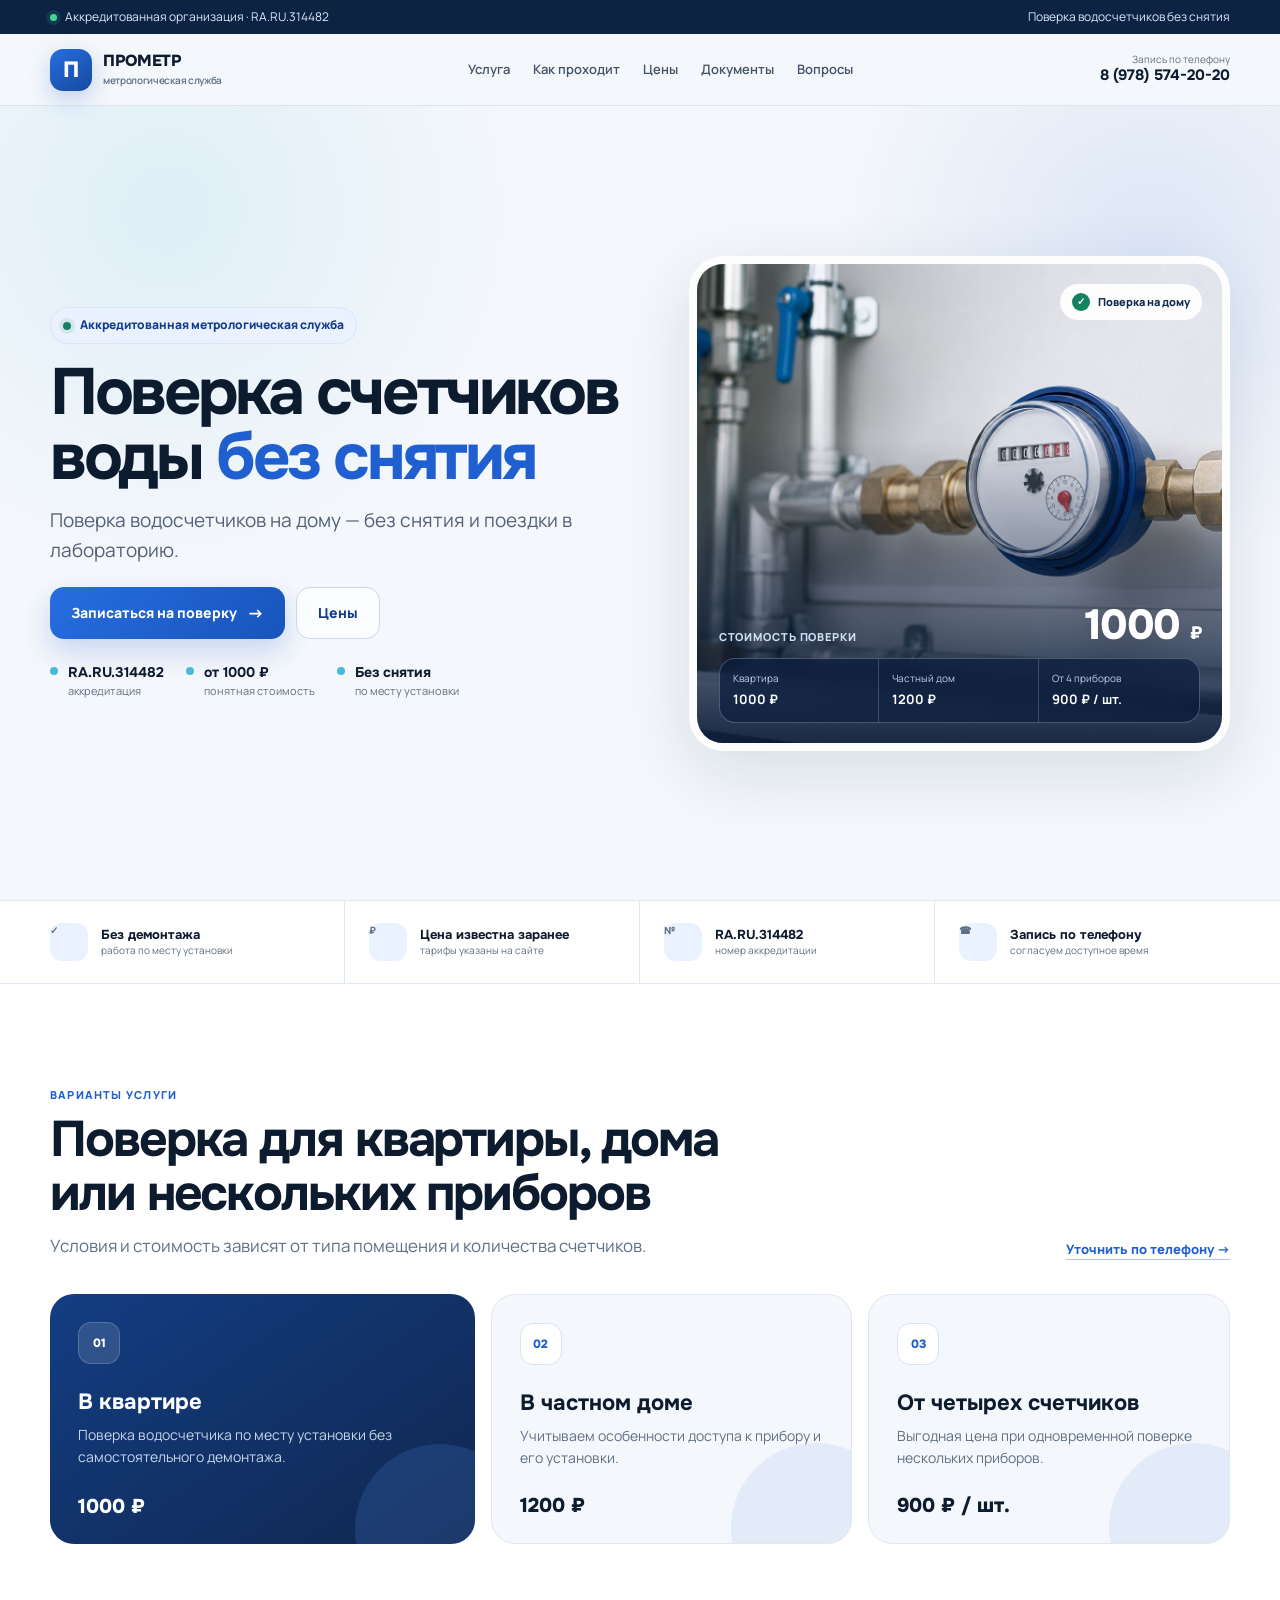
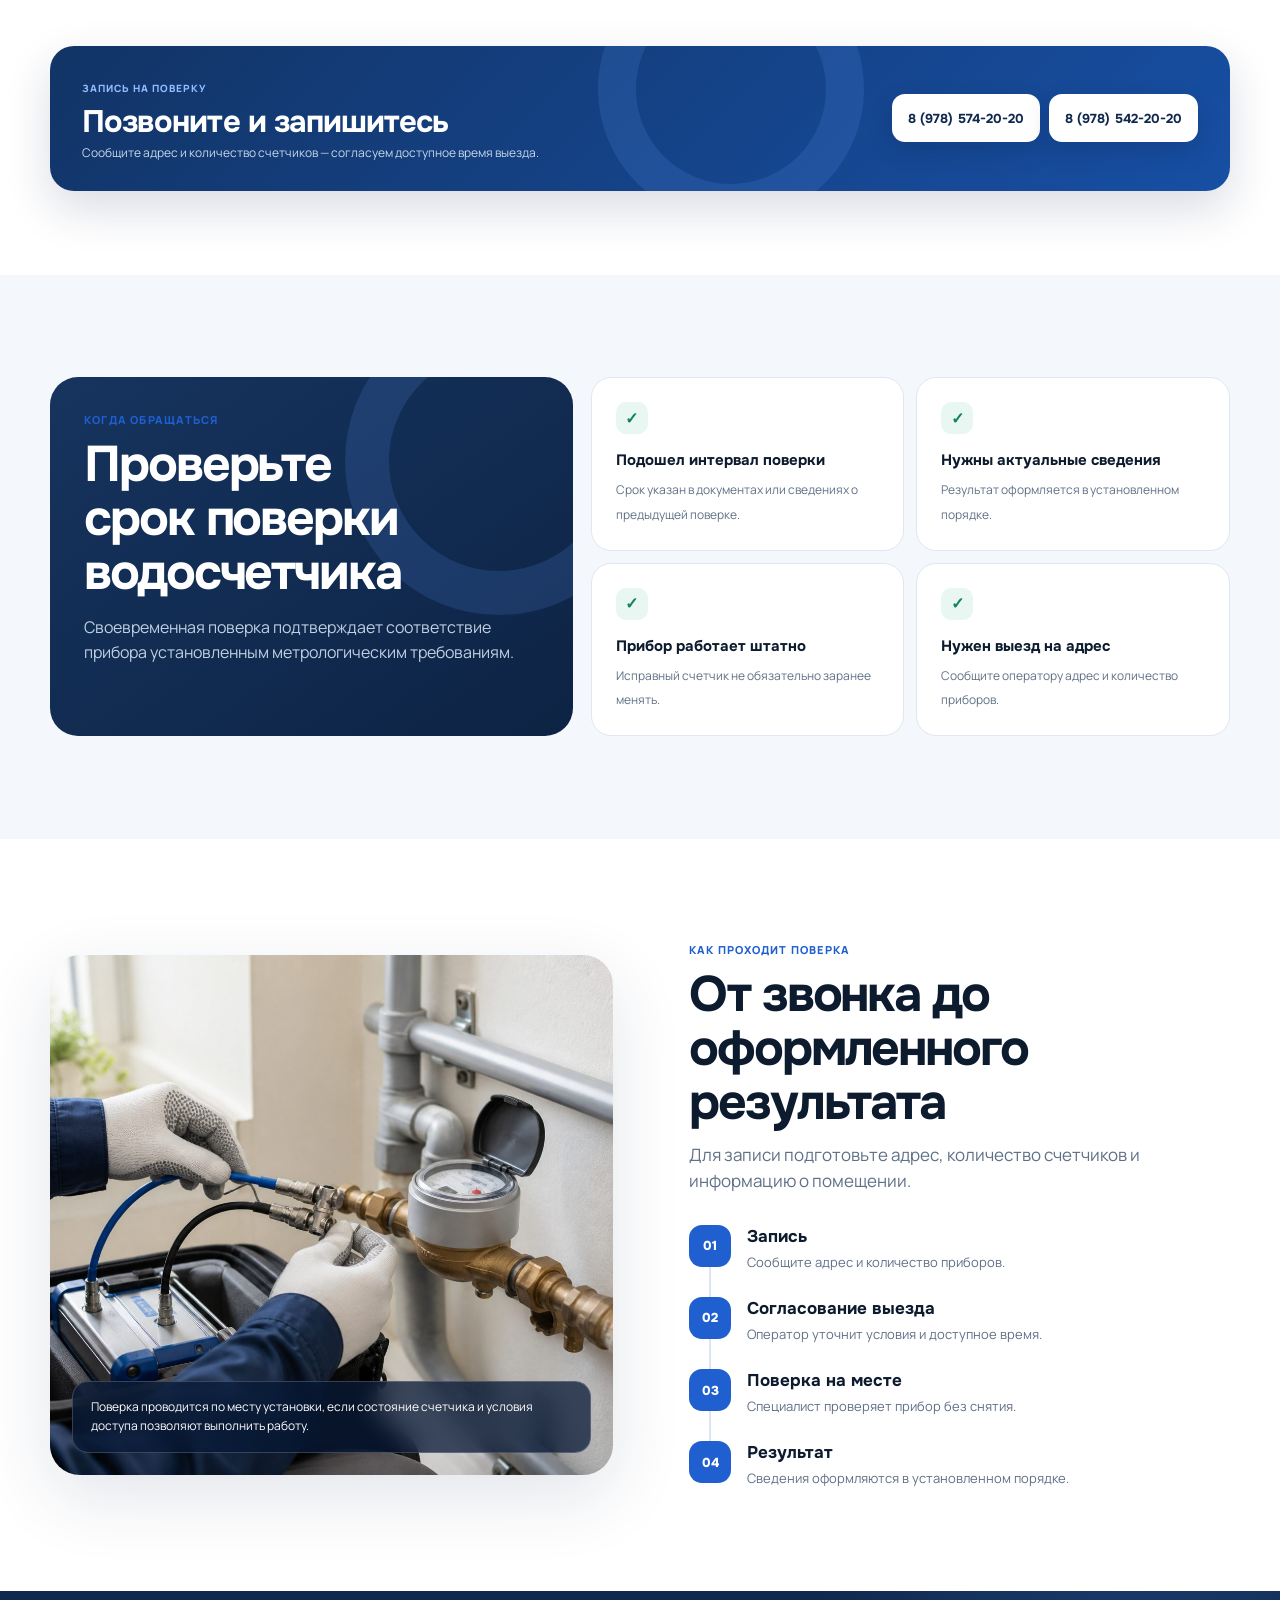
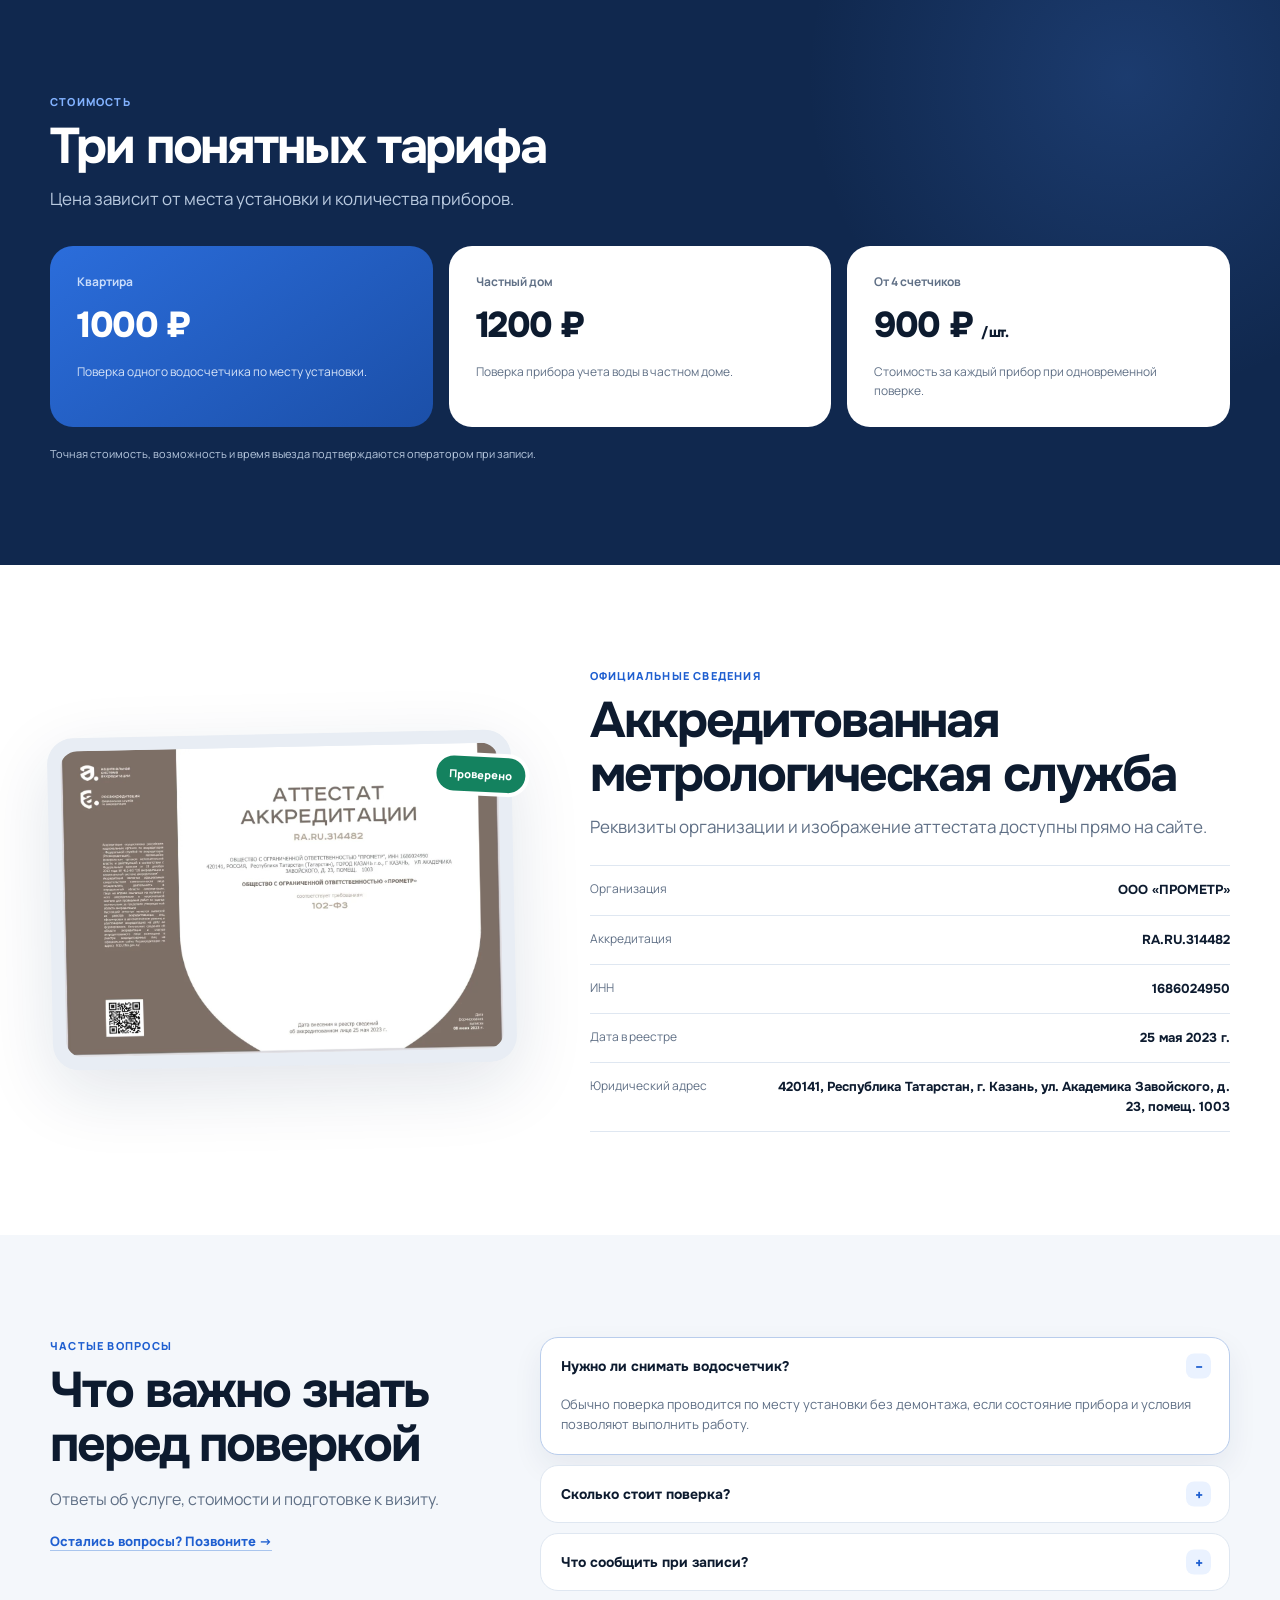
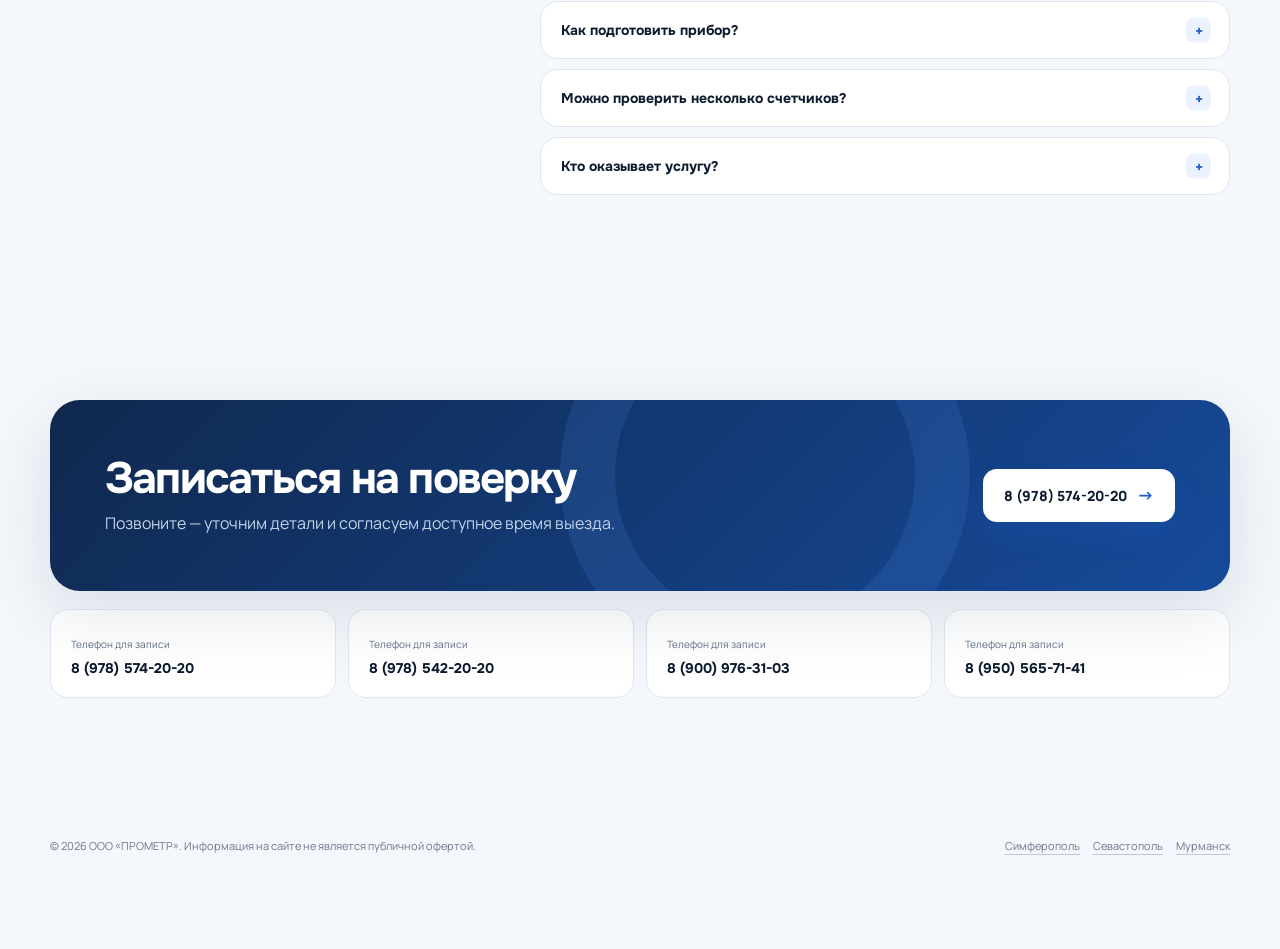
==== commit ab499eb3: "Add quick phone booking block" ====
--- a/index.html
+++ b/index.html
@@ -7,7 +7,7 @@
   <meta name="description" content="Поверка счетчиков воды без снятия с выездом специалиста. Квартира — 1000 ₽, частный дом — 1200 ₽, от 4 счетчиков — 900 ₽/шт. ООО «ПРОМЕТР», RA.RU.314482.">
   <meta name="robots" content="index,follow"><meta name="theme-color" content="#10284e"><link rel="icon" href="assets/favicon.svg" type="image/svg+xml">
   <meta property="og:title" content="Поверка счетчиков воды без снятия — ООО «ПРОМЕТР»"><meta property="og:description" content="Выезд специалиста и понятная стоимость от 1000 ₽."><meta property="og:type" content="website">
-  <link rel="preload" href="assets/water-meter-hero.jpg" as="image"><link rel="stylesheet" href="assets/style-v2.css?v=4">
+  <link rel="preload" href="assets/water-meter-hero.jpg" as="image"><link rel="stylesheet" href="assets/style-v2.css?v=5">
   <script type="application/ld+json">{"@context":"https://schema.org","@graph":[{"@type":"Organization","name":"ООО ПРОМЕТР","taxID":"1686024950","telephone":"+7 978 574-20-20"},{"@type":"Service","name":"Поверка счетчиков воды без снятия","provider":{"@type":"Organization","name":"ООО ПРОМЕТР"},"offers":[{"@type":"Offer","price":"1000","priceCurrency":"RUB","description":"Поверка счетчика в квартире"},{"@type":"Offer","price":"1200","priceCurrency":"RUB","description":"Поверка счетчика в частном доме"}]},{"@type":"FAQPage","mainEntity":[{"@type":"Question","name":"Нужно ли снимать счетчик?","acceptedAnswer":{"@type":"Answer","text":"Поверка обычно проводится по месту установки без демонтажа прибора, если состояние счетчика и условия позволяют выполнить работу."}},{"@type":"Question","name":"Сколько стоит поверка?","acceptedAnswer":{"@type":"Answer","text":"В квартире — 1000 рублей, в частном доме — 1200 рублей, от четырех счетчиков — 900 рублей за каждый."}}]}]}</script>
 </head>
 <body>
@@ -19,6 +19,8 @@
     <section class="trust-strip"><div class="wrap trust-grid"><div class="trust-item"><span class="trust-icon">✓</span><div><b>Без демонтажа</b><span>работа по месту установки</span></div></div><div class="trust-item"><span class="trust-icon">₽</span><div><b>Цена известна заранее</b><span>тарифы указаны на сайте</span></div></div><div class="trust-item"><span class="trust-icon">№</span><div><b>RA.RU.314482</b><span>номер аккредитации</span></div></div><div class="trust-item"><span class="trust-icon">☎</span><div><b>Запись по телефону</b><span>согласуем доступное время</span></div></div></div></section>
 
     <section class="section white" id="services"><div class="wrap"><div class="section-head"><div class="section-copy"><div class="eyebrow">Варианты услуги</div><h2>Поверка для квартиры, дома или нескольких приборов</h2><p class="sub">Условия и стоимость зависят от типа помещения и количества счетчиков.</p></div><a class="text-link" href="tel:+79785742020">Уточнить по телефону →</a></div><div class="service-grid"><article class="service-card primary"><span class="card-num">01</span><h3>В квартире</h3><p>Поверка водосчетчика по месту установки без самостоятельного демонтажа.</p><div class="service-price">1000 ₽</div></article><article class="service-card"><span class="card-num">02</span><h3>В частном доме</h3><p>Учитываем особенности доступа к прибору и его установки.</p><div class="service-price">1200 ₽</div></article><article class="service-card"><span class="card-num">03</span><h3>От четырех счетчиков</h3><p>Выгодная цена при одновременной поверке нескольких приборов.</p><div class="service-price">900 ₽ / шт.</div></article></div></div></section>
+
+    <section class="quick-section"><div class="wrap"><div class="quick-call"><div class="quick-copy"><span>Запись на поверку</span><h3>Позвоните и запишитесь</h3><p>Сообщите адрес и количество счетчиков — согласуем доступное время выезда.</p></div><div class="quick-phones"><a class="quick-phone" href="tel:+79785742020">8 (978) 574-20-20</a><a class="quick-phone" href="tel:+79785422020">8 (978) 542-20-20</a></div></div></div></section>
 
     <section class="section"><div class="wrap need-grid"><div class="need-intro"><div class="eyebrow">Когда обращаться</div><h2>Проверьте срок поверки водосчетчика</h2><p>Своевременная поверка подтверждает соответствие прибора установленным метрологическим требованиям.</p></div><div class="check-list"><div class="check-item"><i>✓</i><b>Подошел интервал поверки</b><span>Срок указан в документах или сведениях о предыдущей поверке.</span></div><div class="check-item"><i>✓</i><b>Нужны актуальные сведения</b><span>Результат оформляется в установленном порядке.</span></div><div class="check-item"><i>✓</i><b>Прибор работает штатно</b><span>Исправный счетчик не обязательно заранее менять.</span></div><div class="check-item"><i>✓</i><b>Нужен выезд на адрес</b><span>Сообщите оператору адрес и количество приборов.</span></div></div></div></section>
 
--- a/assets/style-v2.css
+++ b/assets/style-v2.css
@@ -27,6 +27,13 @@
 /* Stable local fallbacks when external webfonts are unavailable. */
 .logo,.brand-name,.header-phone b,.hero h1,.hero-fact b,.price-head strong,.card-num,.service-card h3,.service-price,.check-item b,.timeline-num,.timeline-item h3,.tariff-price,.legal-row b,.faq summary,.local-panel h3,.cta h2,.contact-card a,.section h2,.trust-item b{font-family:"Onest","Manrope",Arial,sans-serif}
 
+.quick-section{padding:0 0 clamp(52px,7vw,84px);background:#fff}
+.quick-call{position:relative;overflow:hidden;display:grid;grid-template-columns:1fr auto;align-items:center;gap:28px;padding:28px 32px;color:#fff;background:linear-gradient(135deg,#123466,#174fa4);border-radius:24px;box-shadow:0 18px 46px rgba(16,40,78,.16)}
+.quick-call:after{content:"";position:absolute;right:31%;top:-90px;width:190px;height:190px;border:38px solid rgba(105,164,255,.14);border-radius:50%}
+.quick-copy,.quick-phones{position:relative;z-index:1}.quick-copy span{color:#91bdff;font-size:10px;font-weight:800;letter-spacing:.1em;text-transform:uppercase}.quick-copy h3{margin:6px 0 5px;font:700 clamp(22px,3vw,31px)/1.1 "Onest","Manrope",Arial,sans-serif;letter-spacing:-.03em}.quick-copy p{margin:0;color:#c7d7eb;font-size:12px}.quick-phones{display:flex;gap:9px}.quick-phone{min-height:48px;display:flex;align-items:center;justify-content:center;padding:12px 16px;color:var(--night);background:#fff;border-radius:13px;font:700 13px "Onest","Manrope",Arial,sans-serif;white-space:nowrap;box-shadow:0 9px 24px rgba(4,19,42,.16)}
+@media(max-width:760px){.quick-call{grid-template-columns:1fr;padding:24px;gap:19px}.quick-phones{display:grid;grid-template-columns:1fr 1fr}.quick-phone{padding-inline:8px;font-size:11px}}
+@media(max-width:360px){.quick-phones{grid-template-columns:1fr}.quick-phone{font-size:12px}}
+
 @media(max-width:620px){
   .hero>.wrap{margin-block:0}
   .hero .badge{display:none}
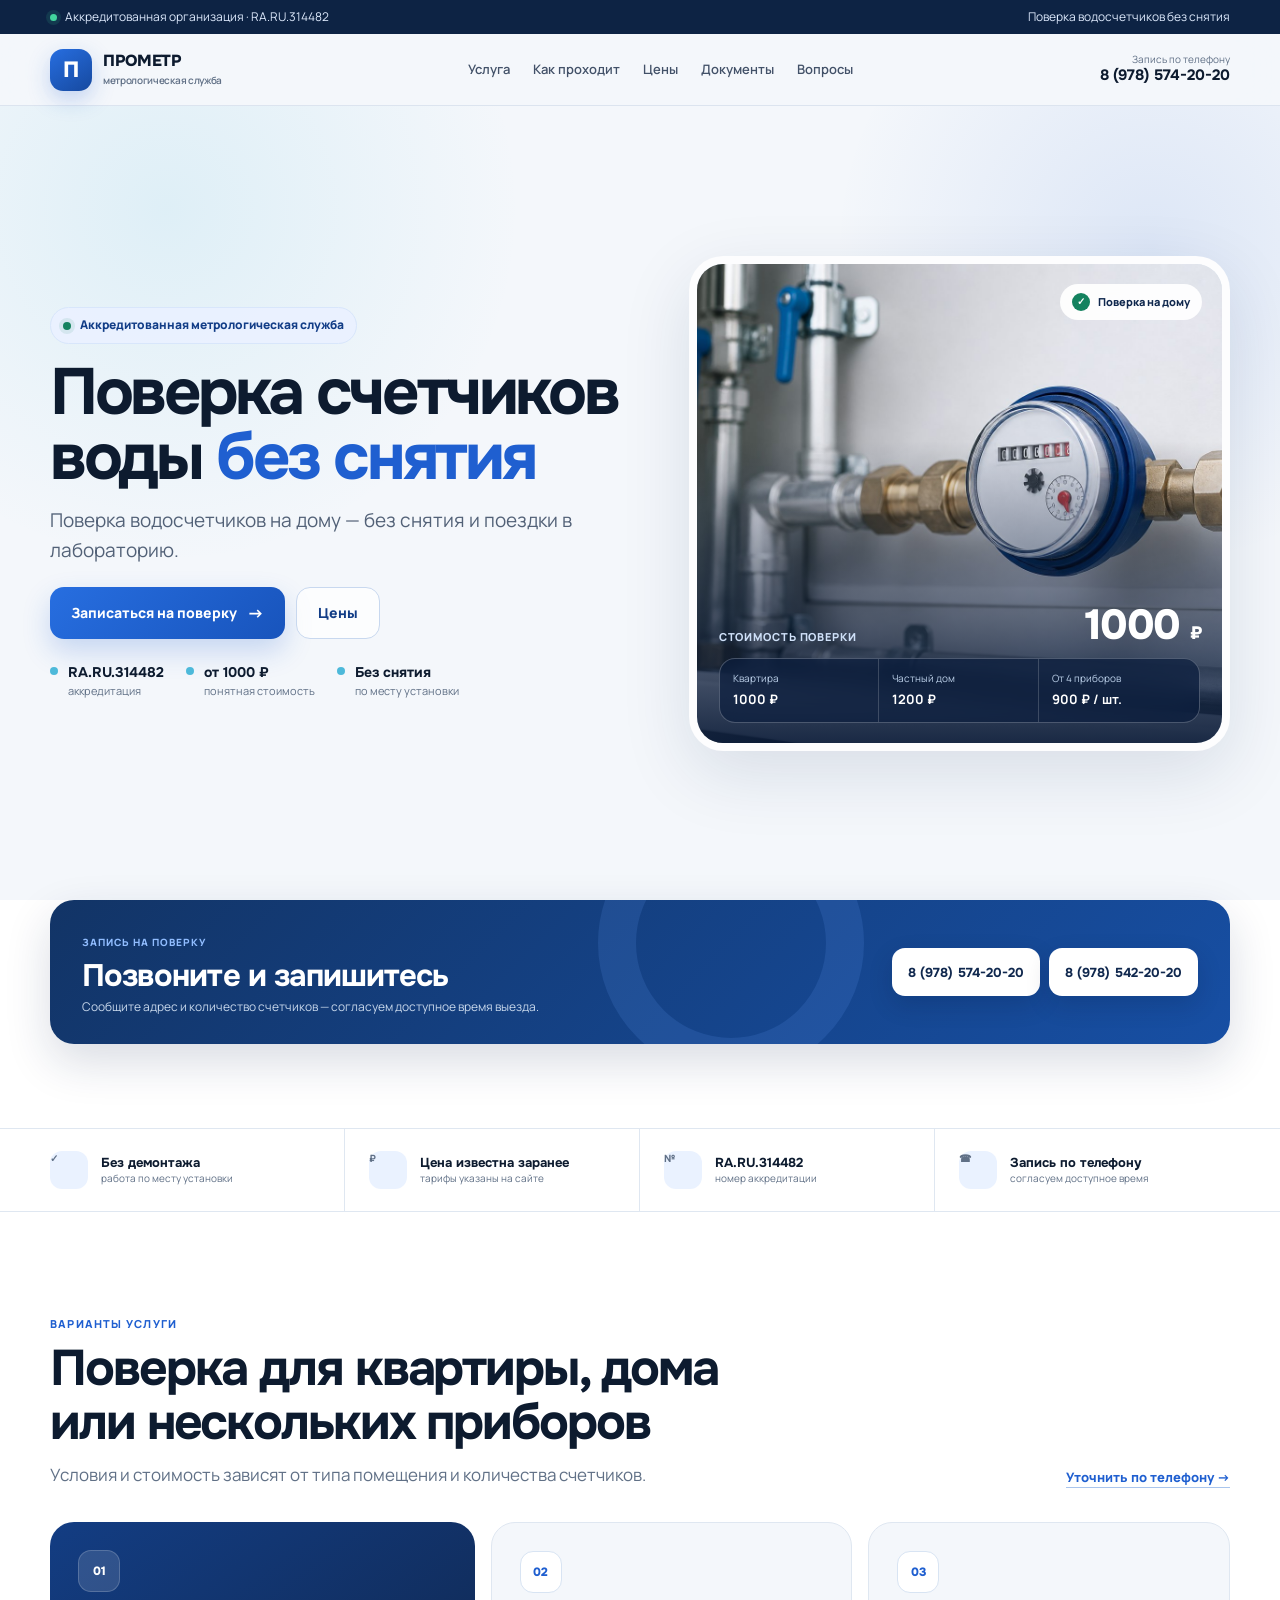
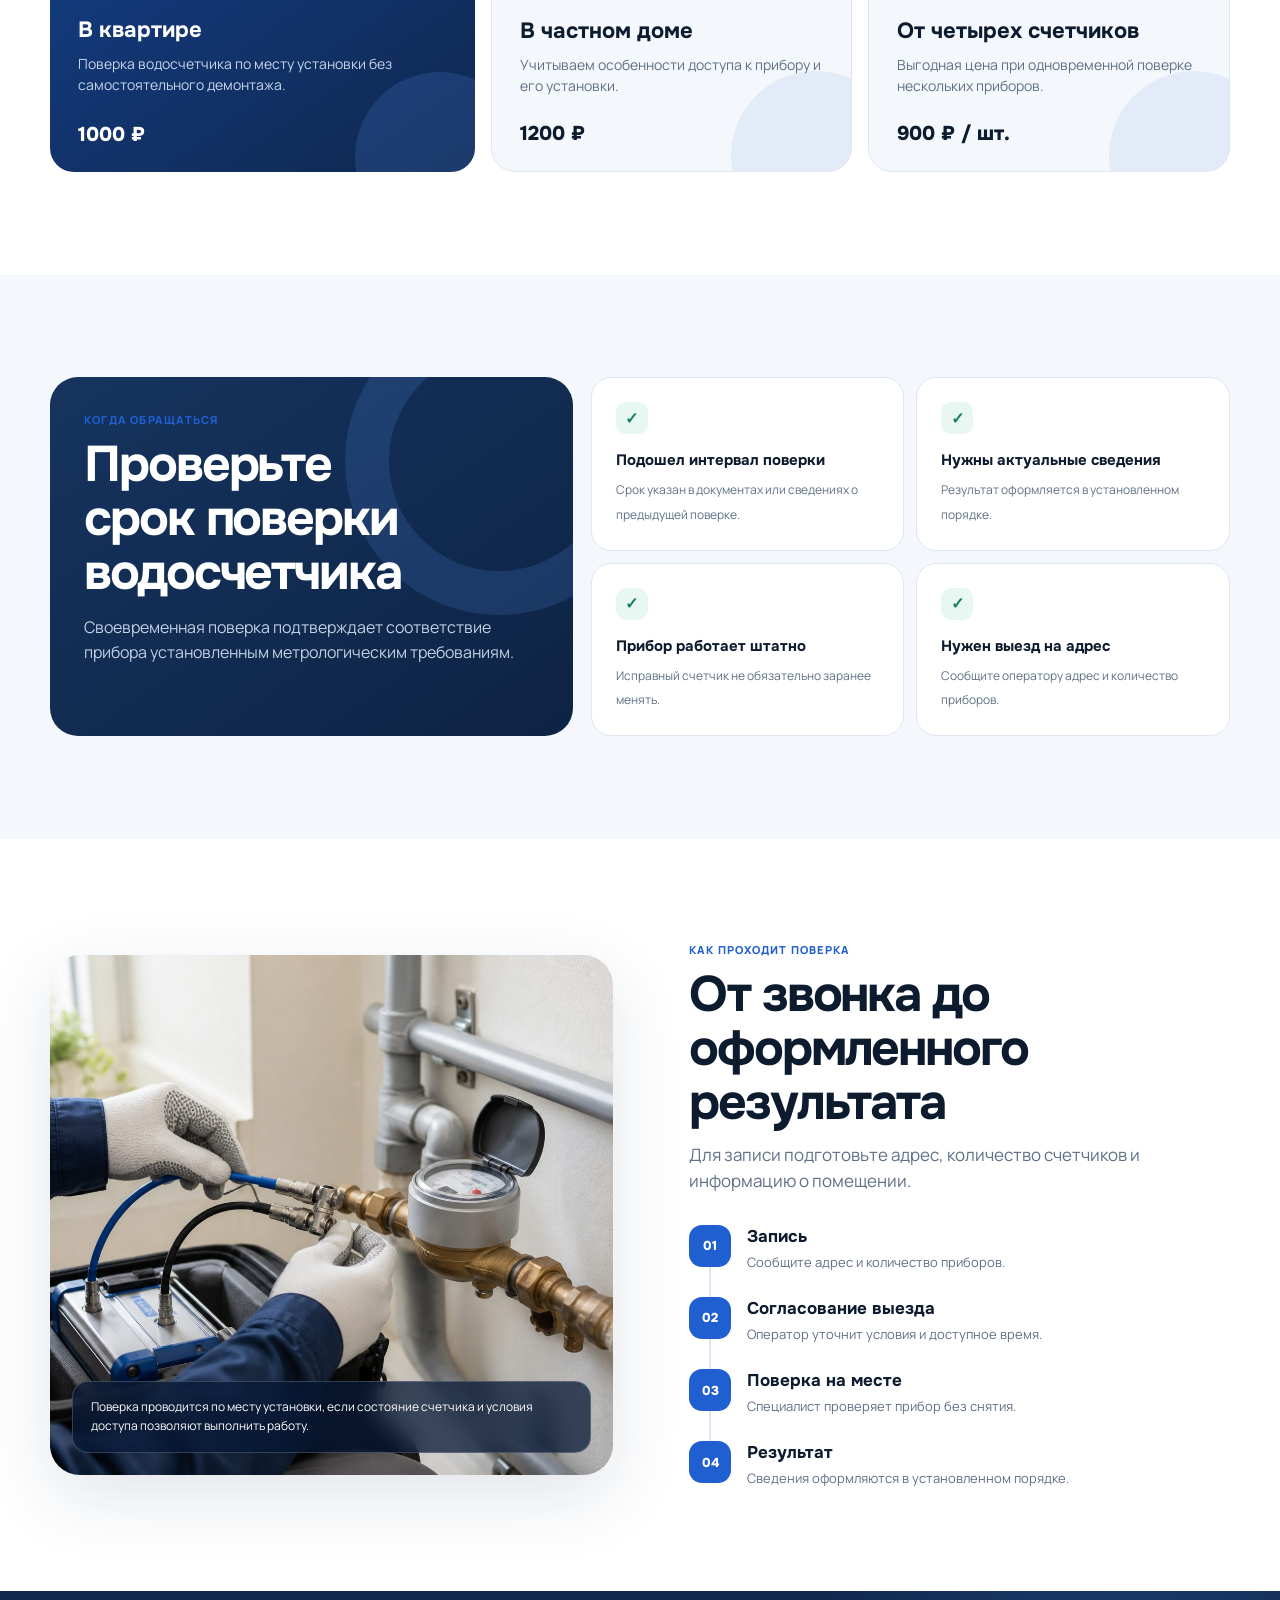
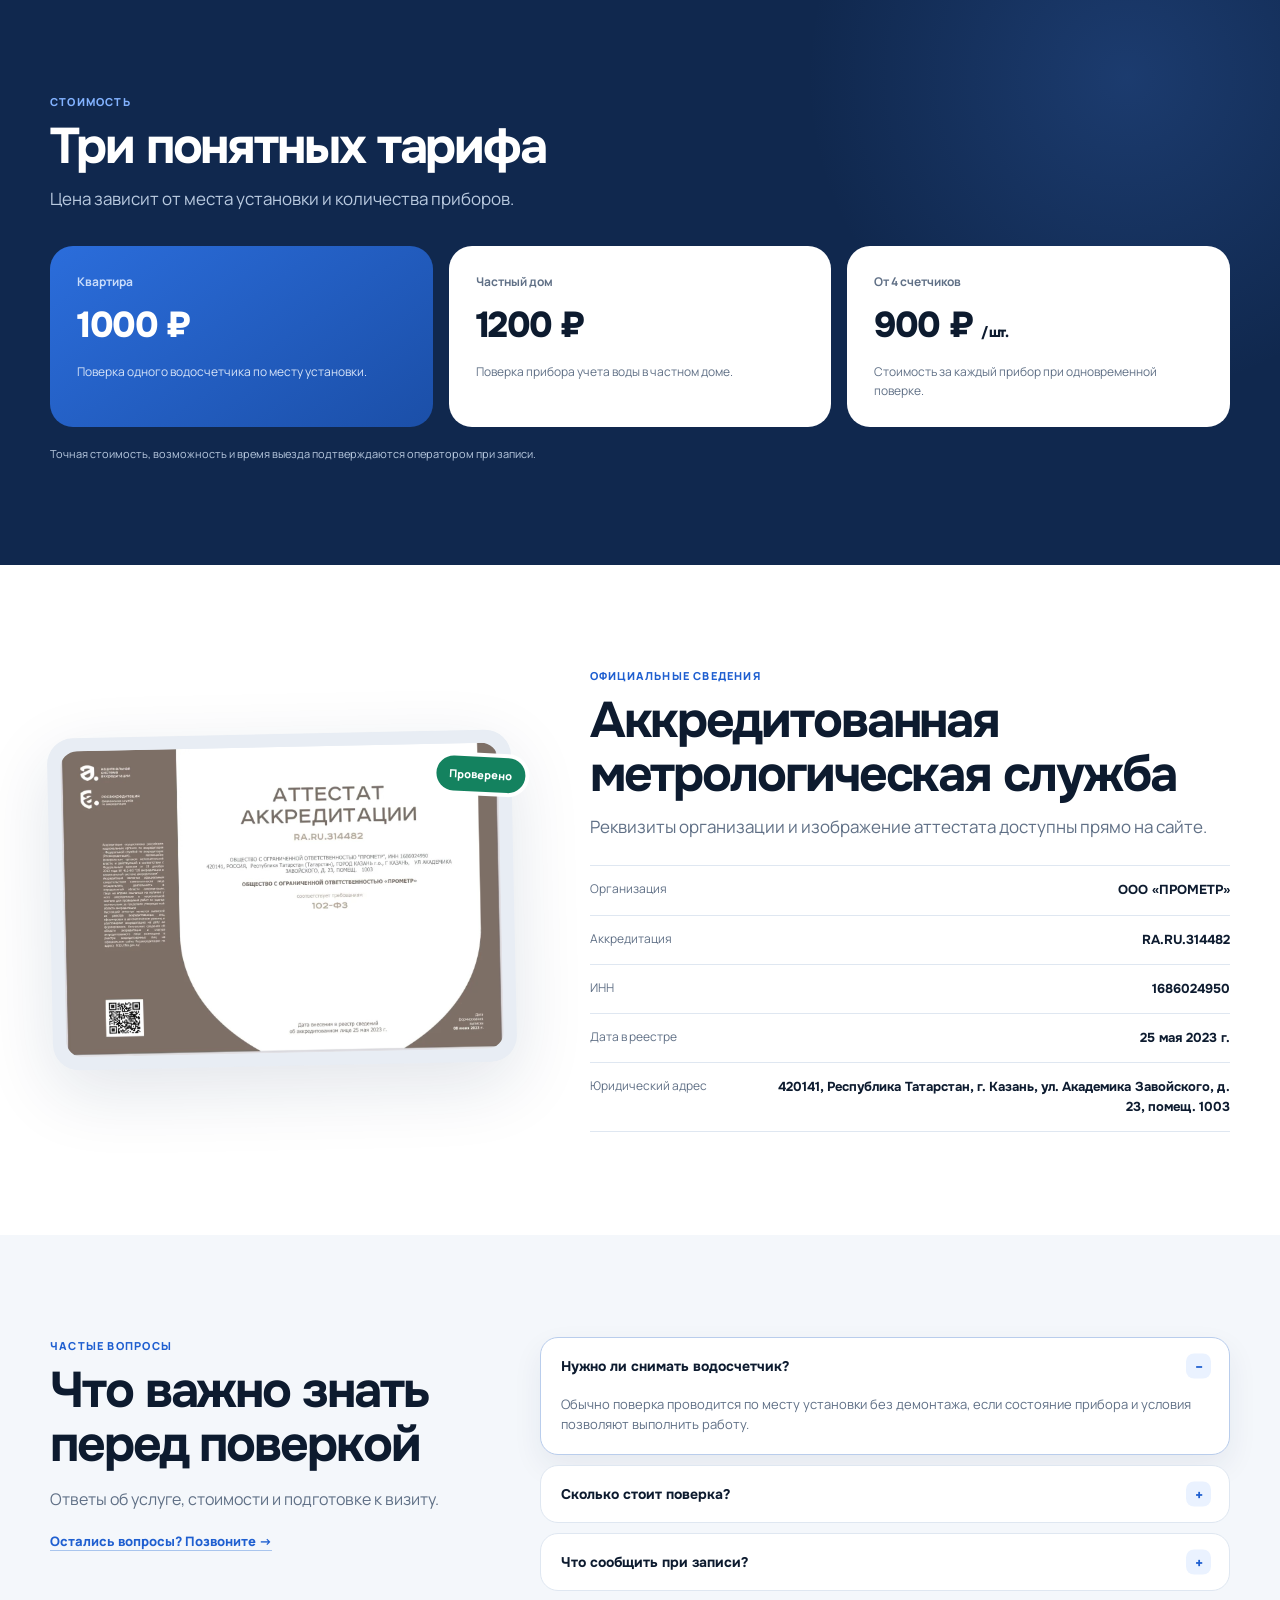
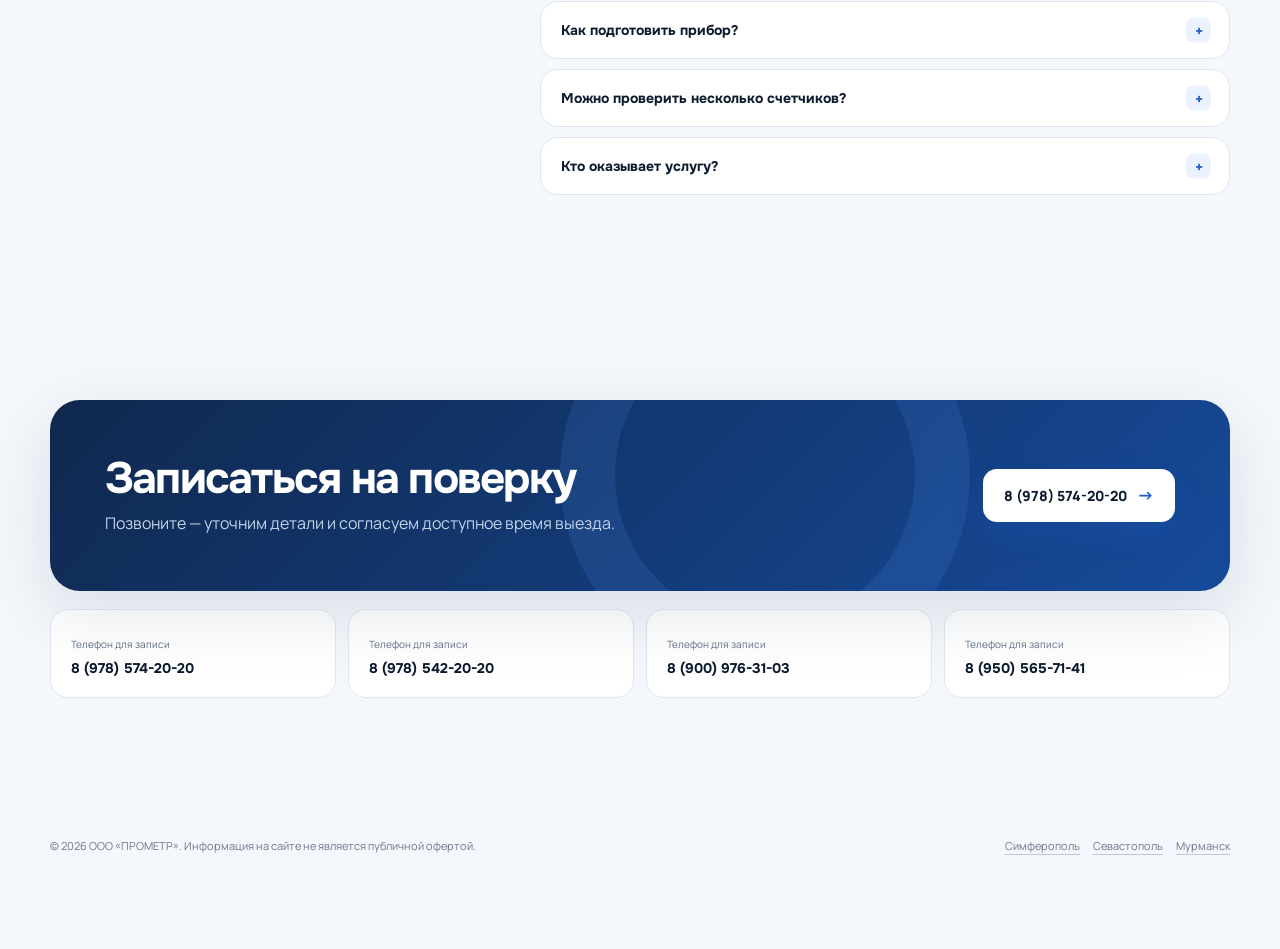
==== commit df702940: "Move booking block below hero" ====
--- a/index.html
+++ b/index.html
@@ -16,11 +16,11 @@
   <main>
     <section class="hero"><div class="wrap hero-grid"><div class="hero-copy"><div class="badge"><span class="dot"></span>Аккредитованная метрологическая служба</div><h1>Поверка счетчиков воды <span>без снятия</span></h1><p class="lead">Поверка водосчетчиков на дому — без снятия и поездки в лабораторию.</p><div class="actions"><a class="btn" href="tel:+79785742020">Записаться на поверку</a><a class="btn ghost" href="#prices">Цены</a></div><div class="hero-facts"><div class="hero-fact"><b>RA.RU.314482</b>аккредитация</div><div class="hero-fact"><b>от 1000 ₽</b>понятная стоимость</div><div class="hero-fact"><b>Без снятия</b>по месту установки</div></div></div><div class="hero-visual"><div class="visual-card"><img src="assets/water-meter-hero.jpg" width="1536" height="1024" alt="Водосчетчик, установленный в квартире" fetchpriority="high"><div class="visual-chip">Поверка на дому</div><div class="price-panel"><div class="price-head"><span>Стоимость поверки</span><strong>1000 <small>₽</small></strong></div><div class="price-grid"><div class="price-item"><span>Квартира</span><b>1000 ₽</b></div><div class="price-item"><span>Частный дом</span><b>1200 ₽</b></div><div class="price-item"><span>От 4 приборов</span><b>900 ₽ / шт.</b></div></div></div></div></div></div></section>
 
+    <section class="quick-section"><div class="wrap"><div class="quick-call"><div class="quick-copy"><span>Запись на поверку</span><h3>Позвоните и запишитесь</h3><p>Сообщите адрес и количество счетчиков — согласуем доступное время выезда.</p></div><div class="quick-phones"><a class="quick-phone" href="tel:+79785742020">8 (978) 574-20-20</a><a class="quick-phone" href="tel:+79785422020">8 (978) 542-20-20</a></div></div></div></section>
+
     <section class="trust-strip"><div class="wrap trust-grid"><div class="trust-item"><span class="trust-icon">✓</span><div><b>Без демонтажа</b><span>работа по месту установки</span></div></div><div class="trust-item"><span class="trust-icon">₽</span><div><b>Цена известна заранее</b><span>тарифы указаны на сайте</span></div></div><div class="trust-item"><span class="trust-icon">№</span><div><b>RA.RU.314482</b><span>номер аккредитации</span></div></div><div class="trust-item"><span class="trust-icon">☎</span><div><b>Запись по телефону</b><span>согласуем доступное время</span></div></div></div></section>
 
     <section class="section white" id="services"><div class="wrap"><div class="section-head"><div class="section-copy"><div class="eyebrow">Варианты услуги</div><h2>Поверка для квартиры, дома или нескольких приборов</h2><p class="sub">Условия и стоимость зависят от типа помещения и количества счетчиков.</p></div><a class="text-link" href="tel:+79785742020">Уточнить по телефону →</a></div><div class="service-grid"><article class="service-card primary"><span class="card-num">01</span><h3>В квартире</h3><p>Поверка водосчетчика по месту установки без самостоятельного демонтажа.</p><div class="service-price">1000 ₽</div></article><article class="service-card"><span class="card-num">02</span><h3>В частном доме</h3><p>Учитываем особенности доступа к прибору и его установки.</p><div class="service-price">1200 ₽</div></article><article class="service-card"><span class="card-num">03</span><h3>От четырех счетчиков</h3><p>Выгодная цена при одновременной поверке нескольких приборов.</p><div class="service-price">900 ₽ / шт.</div></article></div></div></section>
-
-    <section class="quick-section"><div class="wrap"><div class="quick-call"><div class="quick-copy"><span>Запись на поверку</span><h3>Позвоните и запишитесь</h3><p>Сообщите адрес и количество счетчиков — согласуем доступное время выезда.</p></div><div class="quick-phones"><a class="quick-phone" href="tel:+79785742020">8 (978) 574-20-20</a><a class="quick-phone" href="tel:+79785422020">8 (978) 542-20-20</a></div></div></div></section>
 
     <section class="section"><div class="wrap need-grid"><div class="need-intro"><div class="eyebrow">Когда обращаться</div><h2>Проверьте срок поверки водосчетчика</h2><p>Своевременная поверка подтверждает соответствие прибора установленным метрологическим требованиям.</p></div><div class="check-list"><div class="check-item"><i>✓</i><b>Подошел интервал поверки</b><span>Срок указан в документах или сведениях о предыдущей поверке.</span></div><div class="check-item"><i>✓</i><b>Нужны актуальные сведения</b><span>Результат оформляется в установленном порядке.</span></div><div class="check-item"><i>✓</i><b>Прибор работает штатно</b><span>Исправный счетчик не обязательно заранее менять.</span></div><div class="check-item"><i>✓</i><b>Нужен выезд на адрес</b><span>Сообщите оператору адрес и количество приборов.</span></div></div></div></section>
 
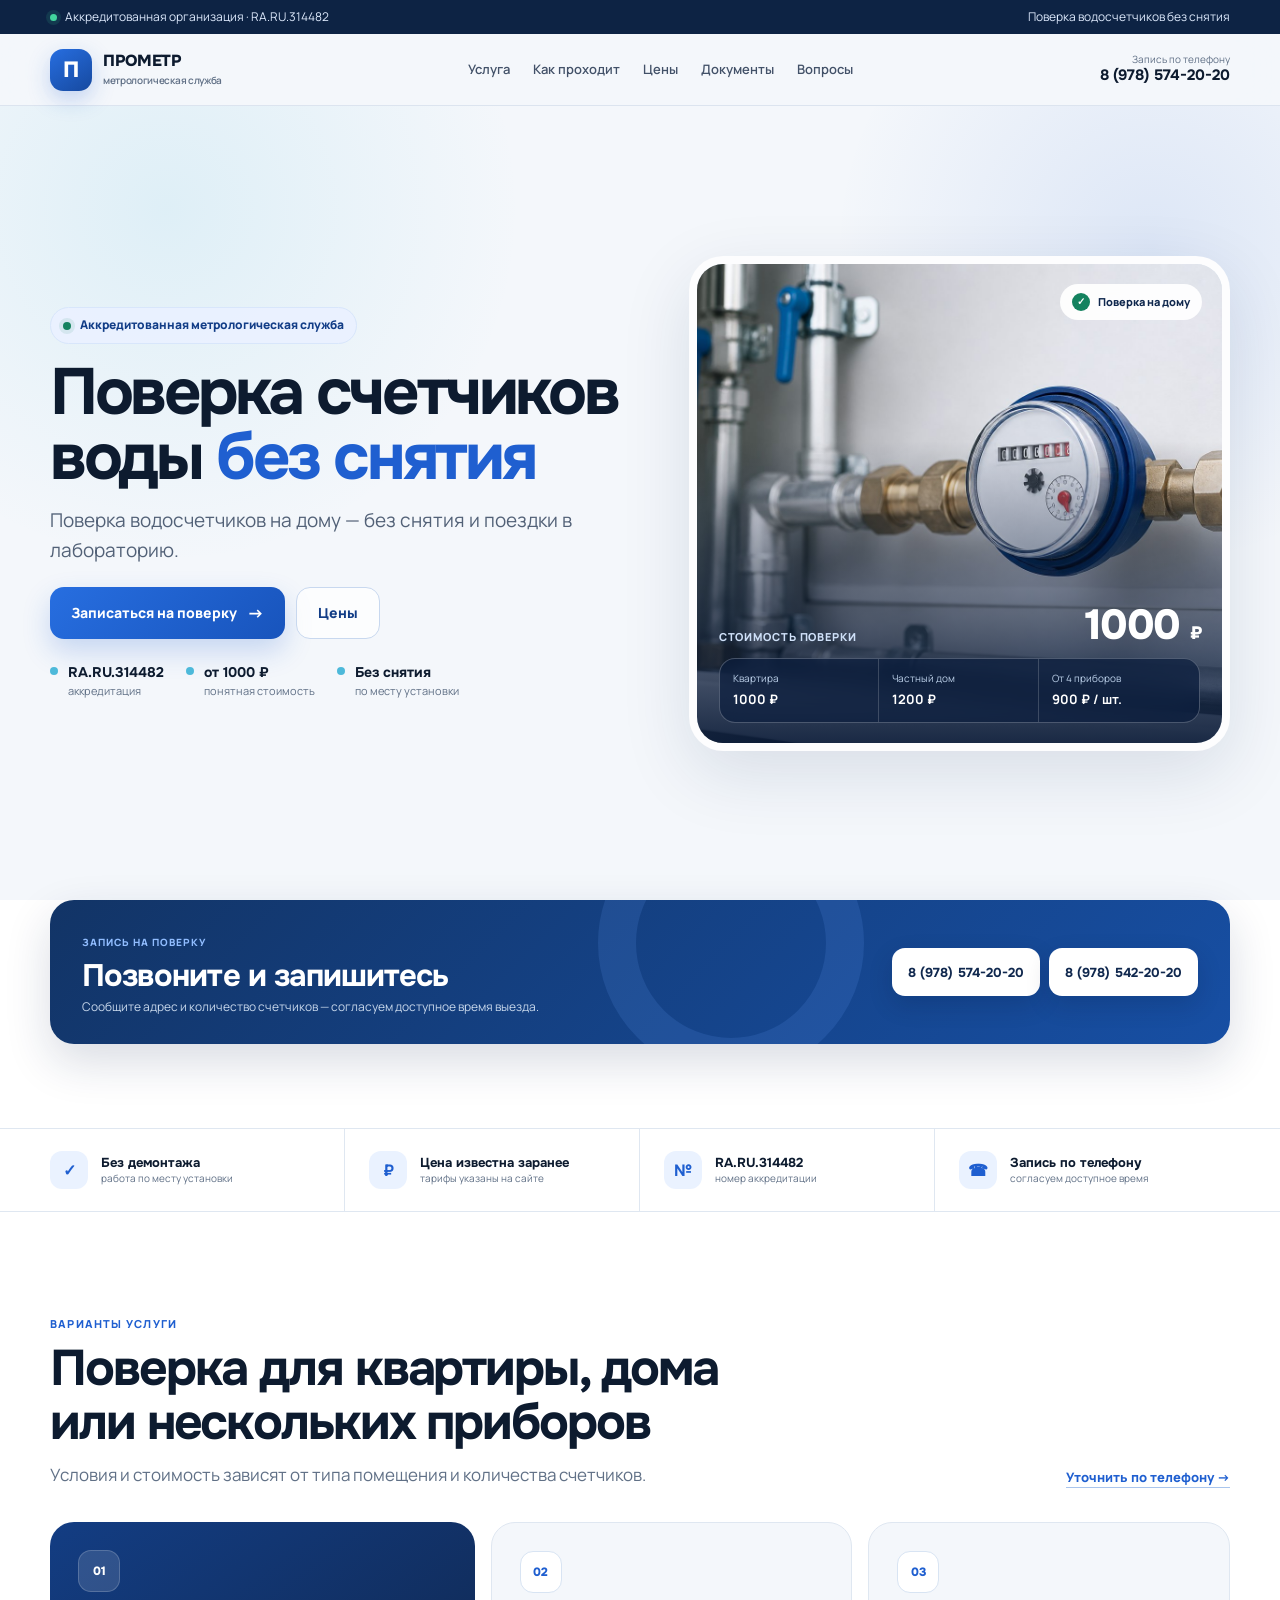
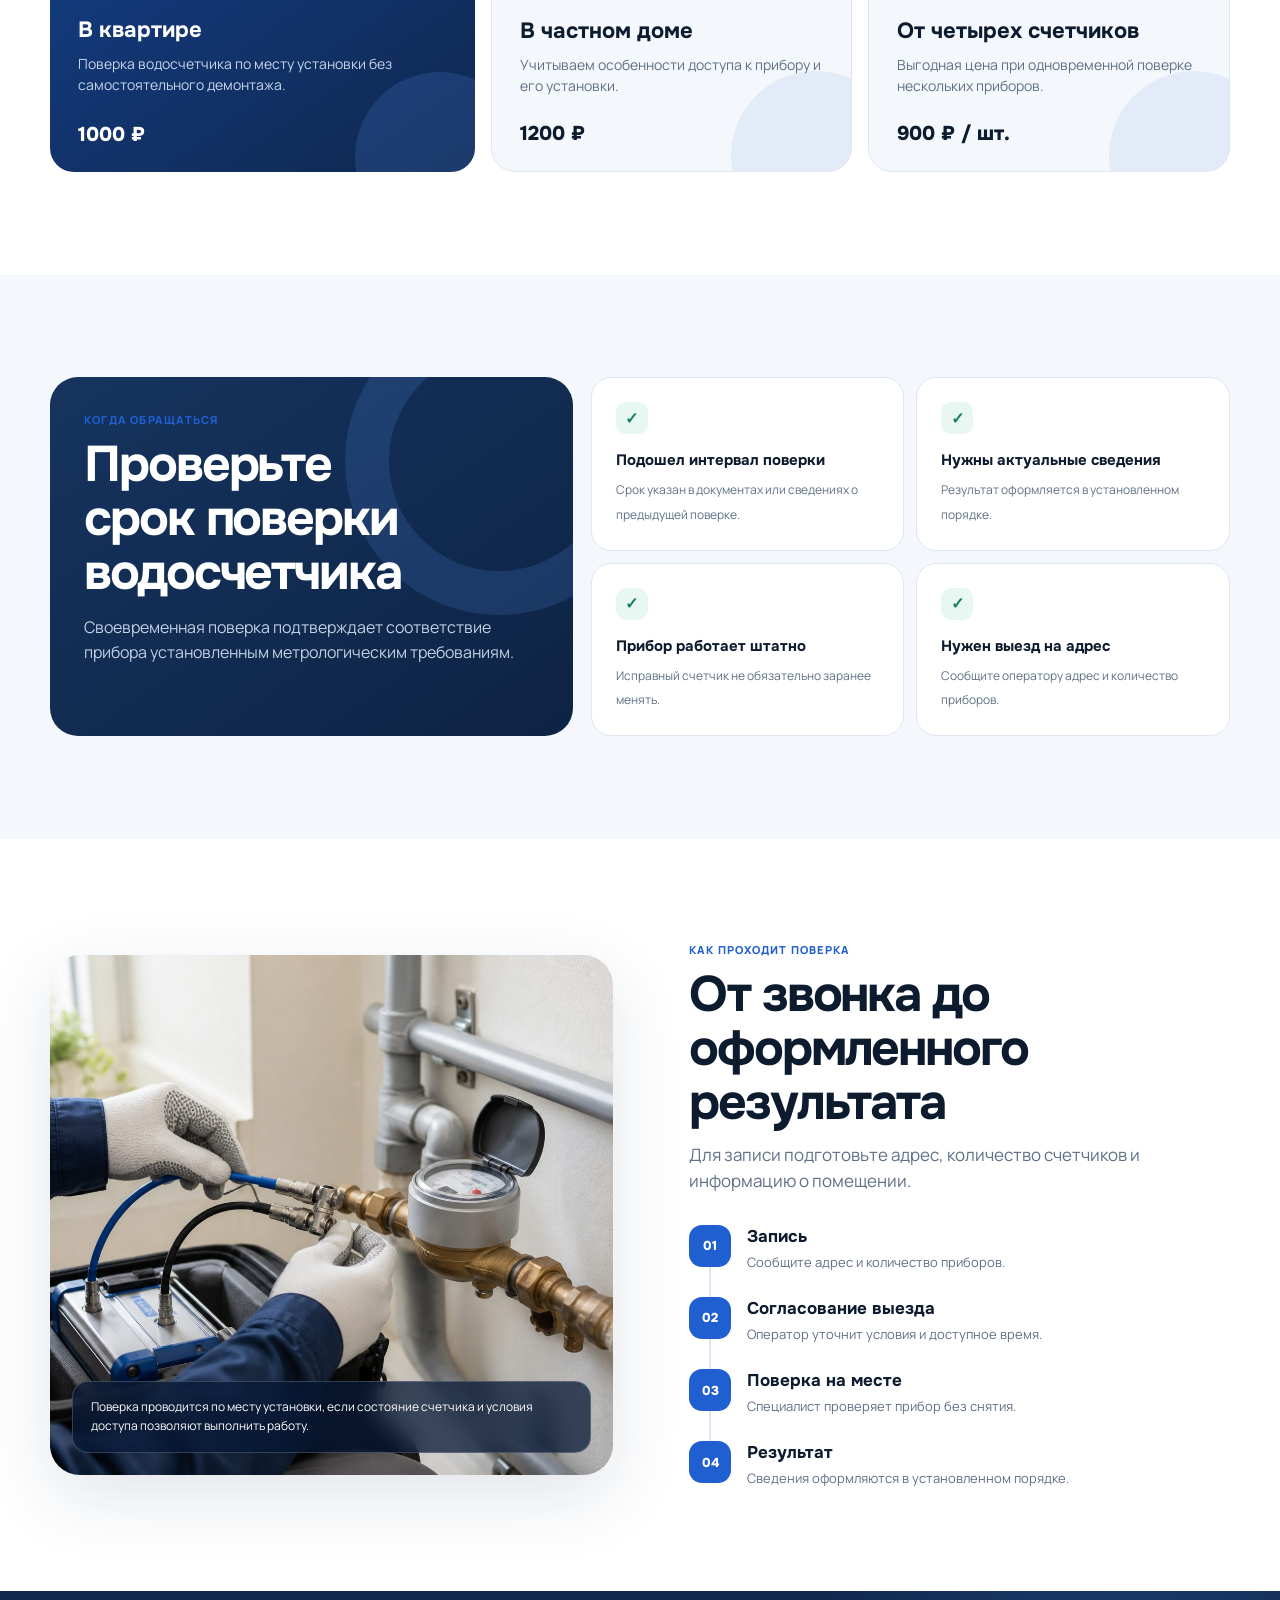
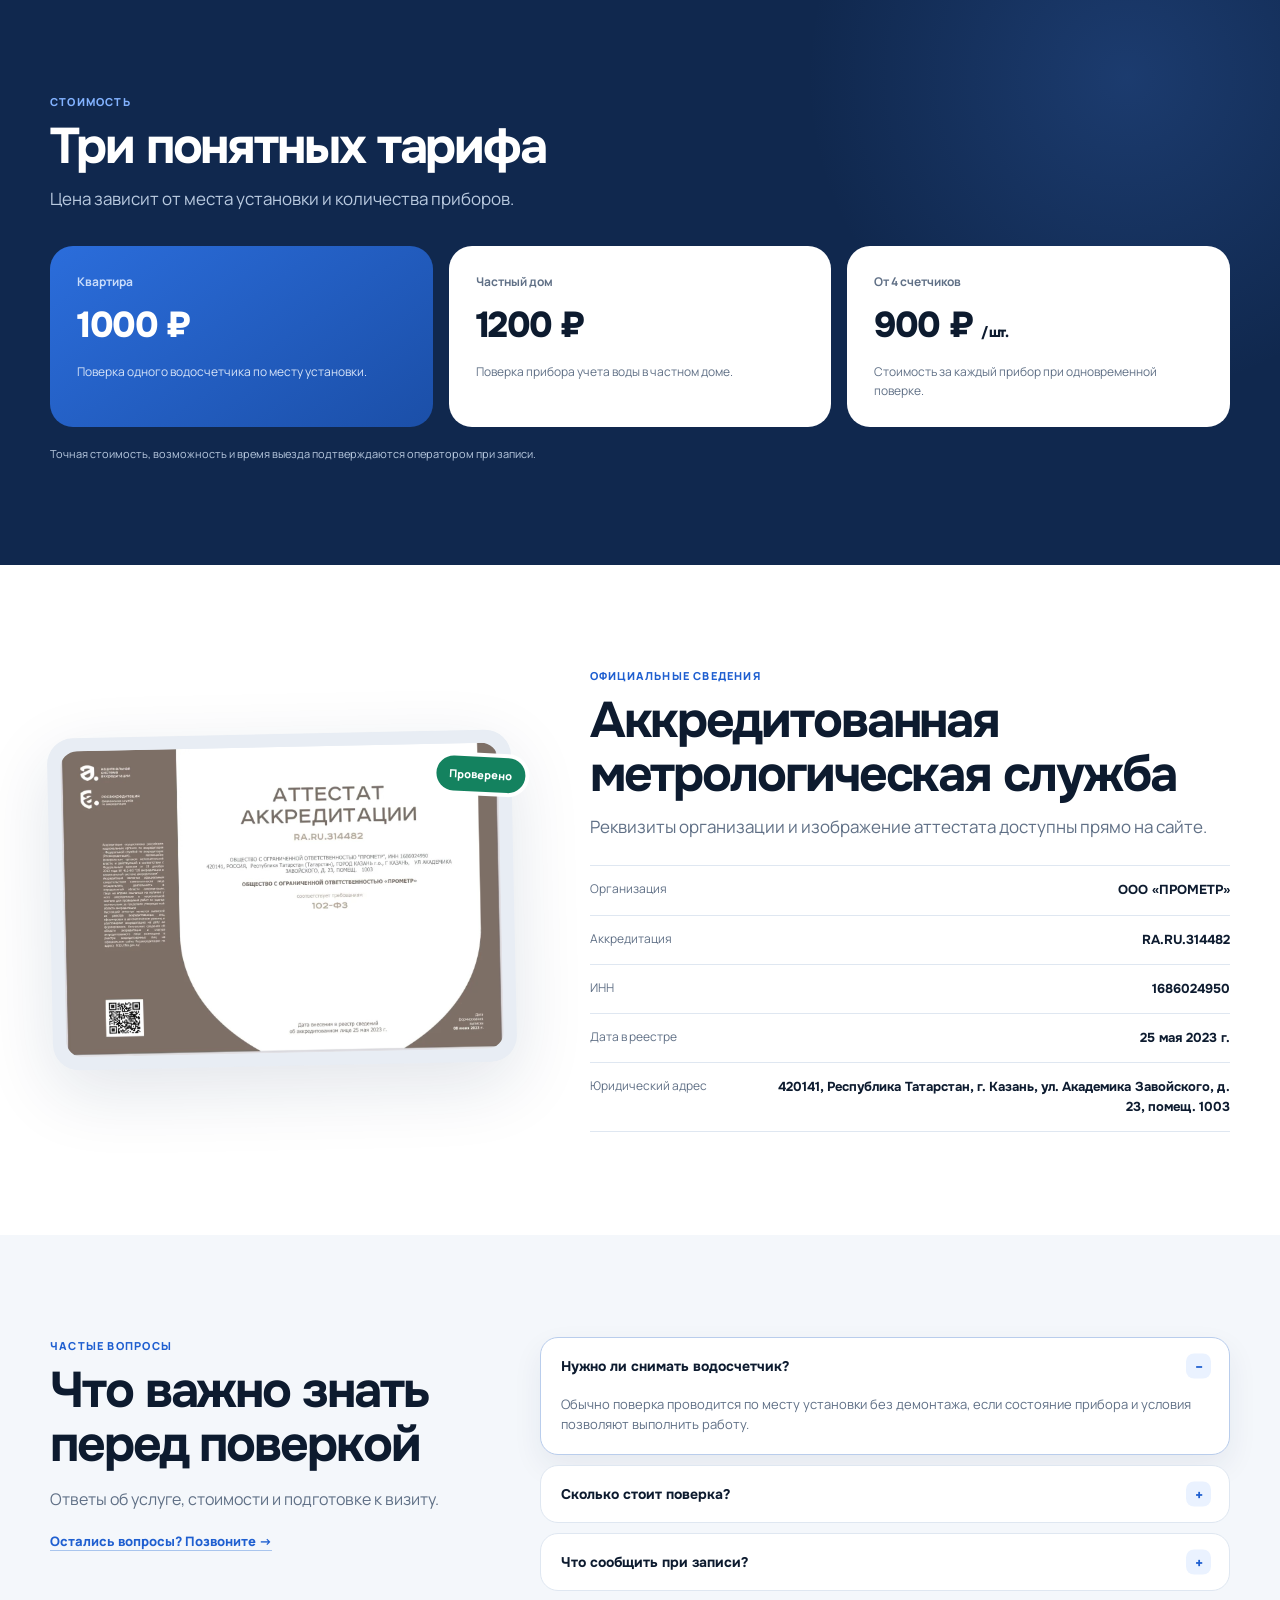
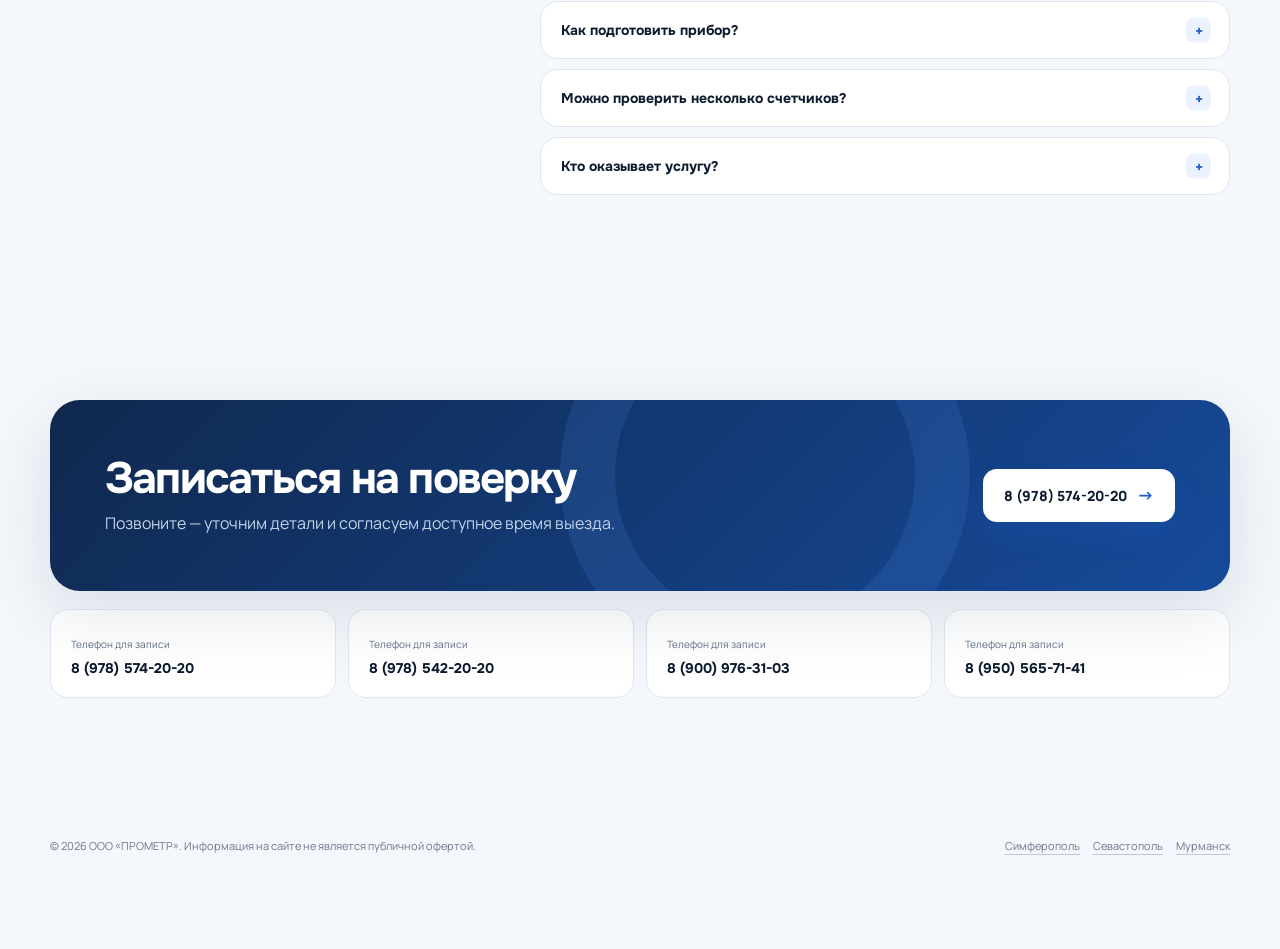
==== commit 83790652: "Fix trust strip icon alignment" ====
--- a/index.html
+++ b/index.html
@@ -7,7 +7,7 @@
   <meta name="description" content="Поверка счетчиков воды без снятия с выездом специалиста. Квартира — 1000 ₽, частный дом — 1200 ₽, от 4 счетчиков — 900 ₽/шт. ООО «ПРОМЕТР», RA.RU.314482.">
   <meta name="robots" content="index,follow"><meta name="theme-color" content="#10284e"><link rel="icon" href="assets/favicon.svg" type="image/svg+xml">
   <meta property="og:title" content="Поверка счетчиков воды без снятия — ООО «ПРОМЕТР»"><meta property="og:description" content="Выезд специалиста и понятная стоимость от 1000 ₽."><meta property="og:type" content="website">
-  <link rel="preload" href="assets/water-meter-hero.jpg" as="image"><link rel="stylesheet" href="assets/style-v2.css?v=5">
+  <link rel="preload" href="assets/water-meter-hero.jpg" as="image"><link rel="stylesheet" href="assets/style-v2.css?v=6">
   <script type="application/ld+json">{"@context":"https://schema.org","@graph":[{"@type":"Organization","name":"ООО ПРОМЕТР","taxID":"1686024950","telephone":"+7 978 574-20-20"},{"@type":"Service","name":"Поверка счетчиков воды без снятия","provider":{"@type":"Organization","name":"ООО ПРОМЕТР"},"offers":[{"@type":"Offer","price":"1000","priceCurrency":"RUB","description":"Поверка счетчика в квартире"},{"@type":"Offer","price":"1200","priceCurrency":"RUB","description":"Поверка счетчика в частном доме"}]},{"@type":"FAQPage","mainEntity":[{"@type":"Question","name":"Нужно ли снимать счетчик?","acceptedAnswer":{"@type":"Answer","text":"Поверка обычно проводится по месту установки без демонтажа прибора, если состояние счетчика и условия позволяют выполнить работу."}},{"@type":"Question","name":"Сколько стоит поверка?","acceptedAnswer":{"@type":"Answer","text":"В квартире — 1000 рублей, в частном доме — 1200 рублей, от четырех счетчиков — 900 рублей за каждый."}}]}]}</script>
 </head>
 <body>
--- a/assets/style-v2.css
+++ b/assets/style-v2.css
@@ -7,7 +7,7 @@
 .btn{min-height:50px;display:inline-flex;align-items:center;justify-content:center;gap:10px;padding:13px 21px;color:#fff;background:linear-gradient(135deg,#276ee0,#1854bc);border:0;border-radius:14px;box-shadow:0 12px 28px rgba(31,95,208,.22);font-size:14px;font-weight:800;transition:.2s}.btn:after{content:"→";font-size:17px}.btn:hover{transform:translateY(-2px);box-shadow:0 16px 34px rgba(31,95,208,.3)}.btn.ghost{color:var(--blue2);background:rgba(255,255,255,.72);border:1px solid #c8d8ef;box-shadow:none}.btn.ghost:after{display:none}.btn.white{color:var(--ink);background:#fff}.btn.white:after{color:var(--blue)}
 .hero{min-height:calc(100svh - var(--top) - var(--head));display:flex;align-items:center;padding:clamp(24px,4vh,44px) 0;overflow:clip;background:radial-gradient(circle at 13% 13%,rgba(77,185,218,.13),transparent 27%),radial-gradient(circle at 90% 18%,rgba(31,95,208,.11),transparent 24%)}.hero-grid{display:grid;grid-template-columns:minmax(0,1.03fr) minmax(420px,.97fr);align-items:center;gap:clamp(32px,5vw,68px)}.badge{display:inline-flex;align-items:center;gap:9px;padding:8px 12px;color:var(--blue2);background:rgba(234,242,255,.94);border:1px solid #d8e6fb;border-radius:999px;font-size:12px;font-weight:800}.dot{width:8px;height:8px;border-radius:50%;background:var(--green);box-shadow:0 0 0 4px rgba(20,130,95,.1)}.hero h1{max-width:720px;margin:17px 0 16px;font:700 clamp(42px,5.1vw,66px)/.99 "Onest";letter-spacing:-.052em;text-wrap:balance}.hero h1 span{color:var(--blue)}.lead{max-width:670px;margin:0 0 22px;color:#526177;font-size:clamp(16px,1.55vw,19px)}.actions{display:flex;flex-wrap:wrap;gap:11px}.hero-facts{display:flex;flex-wrap:wrap;gap:22px;margin-top:24px}.hero-fact{position:relative;padding-left:18px;color:var(--muted);font-size:11px;line-height:1.3}.hero-fact:before{content:"";position:absolute;left:0;top:4px;width:8px;height:8px;border-radius:50%;background:#4db9da}.hero-fact b{display:block;margin-bottom:3px;color:var(--ink);font:700 14px "Onest"}
 .hero-visual{min-width:0}.visual-card{position:relative;height:clamp(390px,55vh,500px);min-height:390px;overflow:hidden;border:8px solid rgba(255,255,255,.94);border-radius:34px;background:#dbe6f2;box-shadow:var(--shadow)}.visual-card>img{width:100%;height:100%;object-fit:cover;object-position:58% center}.visual-card:after{content:"";position:absolute;inset:0;background:linear-gradient(to top,rgba(7,24,53,.92),rgba(7,24,53,.46) 35%,transparent 63%)}.visual-chip{position:absolute;z-index:3;top:20px;right:20px;display:flex;align-items:center;gap:8px;padding:9px 12px;color:var(--night);background:rgba(255,255,255,.91);border-radius:999px;font-size:11px;font-weight:800;backdrop-filter:blur(10px)}.visual-chip:before{content:"✓";display:grid;place-items:center;width:18px;height:18px;color:#fff;background:var(--green);border-radius:50%;font-size:10px}.price-panel{position:absolute;z-index:2;left:22px;right:22px;bottom:20px;color:#fff}.price-head{display:flex;align-items:end;justify-content:space-between;gap:16px;margin-bottom:13px}.price-head span{color:#cfe0f8;font-size:11px;font-weight:800;letter-spacing:.08em;text-transform:uppercase}.price-head strong{font:800 42px/.9 "Onest";letter-spacing:-.04em;white-space:nowrap}.price-head small{font-size:18px}.price-grid{display:grid;grid-template-columns:repeat(3,1fr);overflow:hidden;border:1px solid rgba(255,255,255,.24);border-radius:16px;background:rgba(7,26,58,.64);backdrop-filter:blur(13px)}.price-item{min-width:0;padding:12px 13px;border-right:1px solid rgba(255,255,255,.18)}.price-item:last-child{border:0}.price-item span{display:block;overflow:hidden;color:#bcd0e9;font-size:10px;white-space:nowrap;text-overflow:ellipsis}.price-item b{display:block;margin-top:3px;font-size:13px;white-space:nowrap}
-.trust-strip{background:#fff;border-block:1px solid var(--line)}.trust-grid{display:grid;grid-template-columns:repeat(4,1fr)}.trust-item{display:flex;align-items:center;gap:13px;padding:22px 24px;border-right:1px solid var(--line)}.trust-item:first-child{padding-left:0}.trust-item:last-child{border:0;padding-right:0}.trust-icon{width:38px;height:38px;flex:none;display:grid;place-items:center;color:var(--blue);background:var(--soft);border-radius:12px;font-weight:900}.trust-item b{display:block;font:700 13px "Onest"}.trust-item span{display:block;color:var(--muted);font-size:10px}
+.trust-strip{background:#fff;border-block:1px solid var(--line)}.trust-grid{display:grid;grid-template-columns:repeat(4,1fr)}.trust-item{display:flex;align-items:center;gap:13px;padding:22px 24px;border-right:1px solid var(--line)}.trust-item:first-child{padding-left:0}.trust-item:last-child{border:0;padding-right:0}.trust-icon{width:38px;height:38px;flex:none;display:grid;place-items:center;color:var(--blue);background:var(--soft);border-radius:12px;font-size:16px;font-weight:900;line-height:1}.trust-item b{display:block;font:700 13px "Onest"}.trust-item>div>span{display:block;color:var(--muted);font-size:10px}
 .section{padding:clamp(66px,8vw,104px) 0}.section.white{background:#fff}.section.night{color:#fff;background:var(--night)}.section-head{display:flex;align-items:end;justify-content:space-between;gap:30px;margin-bottom:34px}.section-copy{max-width:730px}.eyebrow{color:var(--blue);font-size:11px;font-weight:800;letter-spacing:.11em;text-transform:uppercase}.night .eyebrow{color:#82b2ff}.section h2{max-width:780px;margin:9px 0 13px;font:700 clamp(31px,4vw,50px)/1.08 "Onest";letter-spacing:-.042em;text-wrap:balance}.sub{max-width:730px;margin:0;color:var(--muted);font-size:17px}.night .sub{color:#b9cae0}.text-link{color:var(--blue);border-bottom:1px solid #a9c5ed;font-size:13px;font-weight:800;white-space:nowrap}
 .service-grid{display:grid;grid-template-columns:1.08fr .92fr .92fr;gap:16px}.service-card{min-height:250px;position:relative;overflow:hidden;padding:28px;background:var(--paper);border:1px solid var(--line);border-radius:24px}.service-card.primary{color:#fff;background:linear-gradient(145deg,#133d83,#10274e);border:0}.service-card:after{content:"";position:absolute;right:-50px;bottom:-70px;width:170px;height:170px;border-radius:50%;background:rgba(31,95,208,.08)}.service-card.primary:after{background:rgba(92,155,255,.16)}.card-num{display:grid;place-items:center;width:42px;height:42px;color:var(--blue);background:#fff;border:1px solid #d8e4f3;border-radius:13px;font:800 12px "Onest"}.primary .card-num{color:#fff;background:rgba(255,255,255,.13);border-color:rgba(255,255,255,.18)}.service-card h3{position:relative;z-index:1;margin:26px 0 9px;font:700 22px/1.15 "Onest"}.service-card p{position:relative;z-index:1;margin:0;color:var(--muted);font-size:14px}.service-card.primary p{color:#c6d6ea}.service-price{position:absolute;z-index:1;left:28px;bottom:25px;font:800 20px "Onest"}
 .need-grid{display:grid;grid-template-columns:.9fr 1.1fr;gap:18px}.need-intro{position:relative;overflow:hidden;padding:34px;color:#fff;background:linear-gradient(145deg,#16345f,#0d2344);border-radius:28px}.need-intro:after{content:"";position:absolute;right:-80px;top:-70px;width:220px;height:220px;border:44px solid rgba(93,151,244,.16);border-radius:50%}.need-intro h2,.need-intro p{position:relative;z-index:1}.need-intro p{color:#c1d0e3}.check-list{display:grid;grid-template-columns:1fr 1fr;gap:12px}.check-item{padding:24px;background:#fff;border:1px solid var(--line);border-radius:20px}.check-item i{display:grid;place-items:center;width:32px;height:32px;margin-bottom:16px;color:var(--green);background:#e8f7f1;border-radius:10px;font-style:normal;font-weight:900}.check-item b{display:block;margin-bottom:6px;font:700 15px "Onest"}.check-item span{color:var(--muted);font-size:12px}
